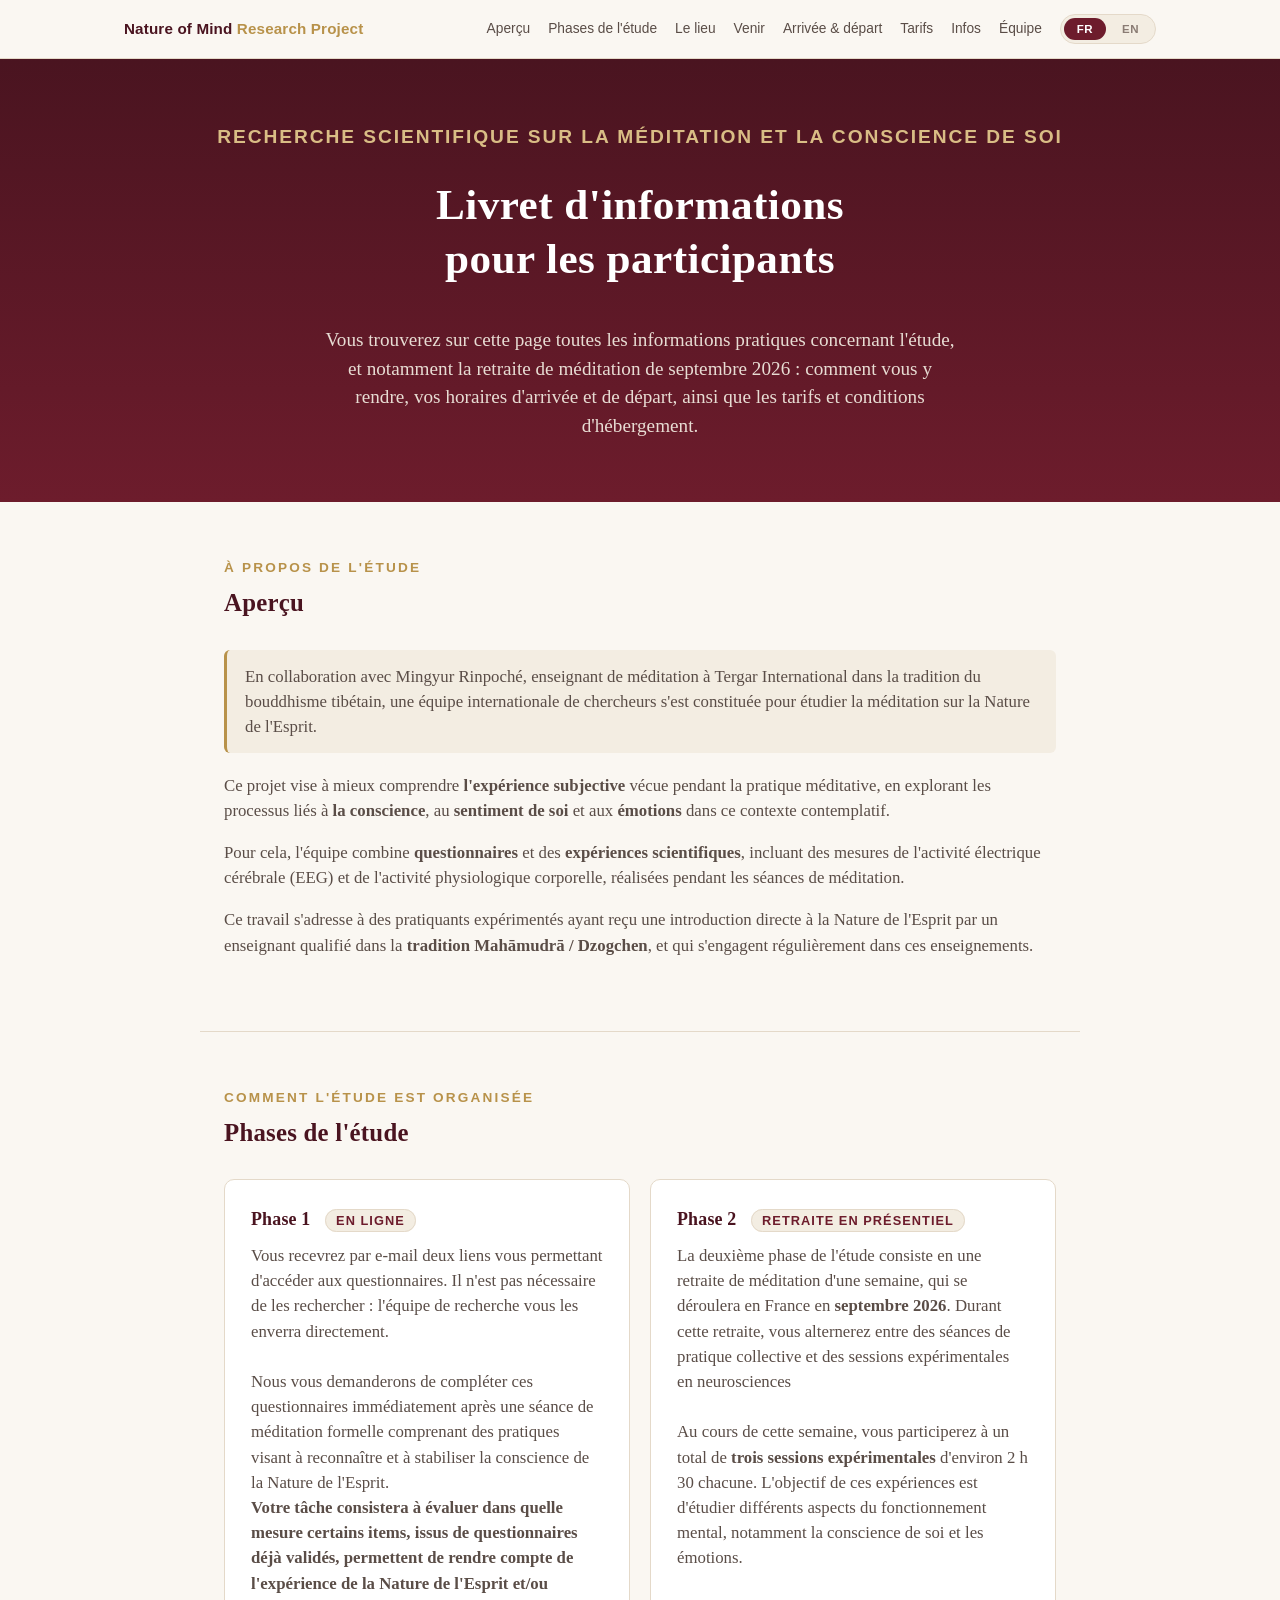
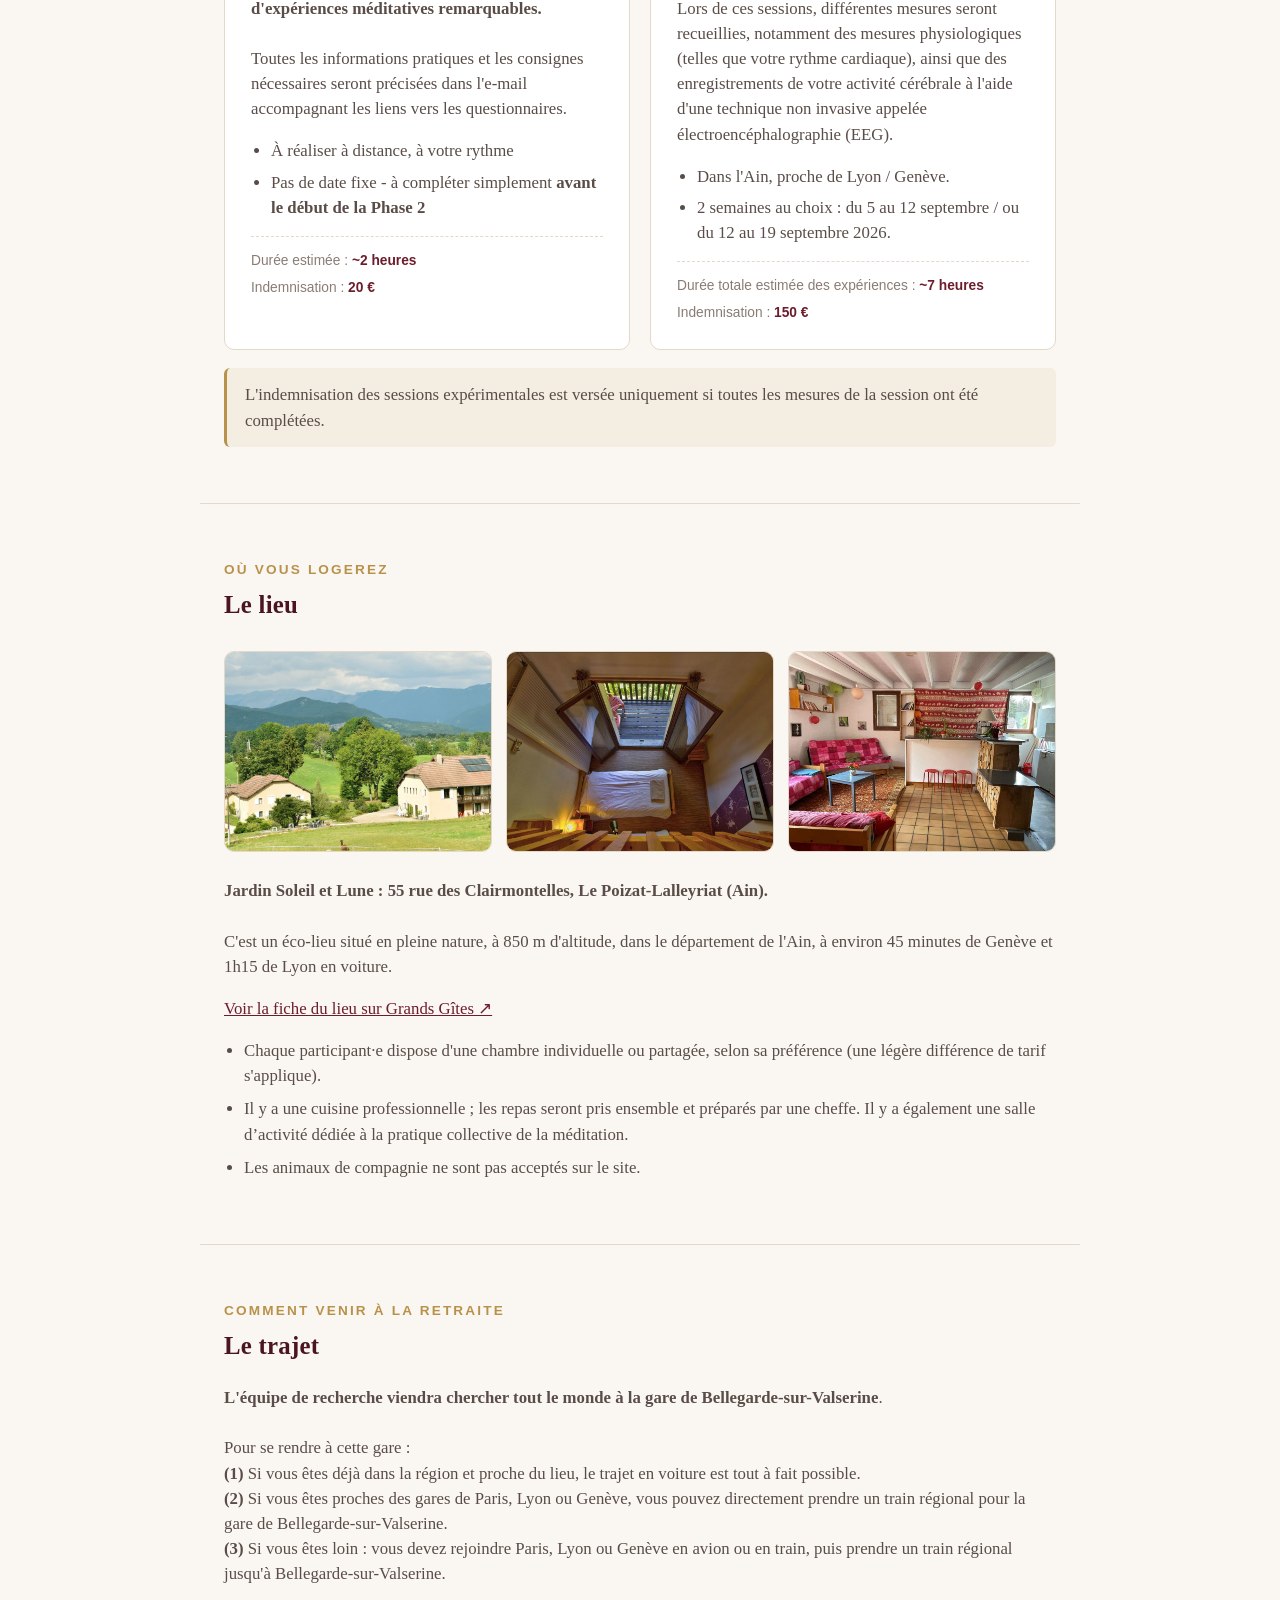
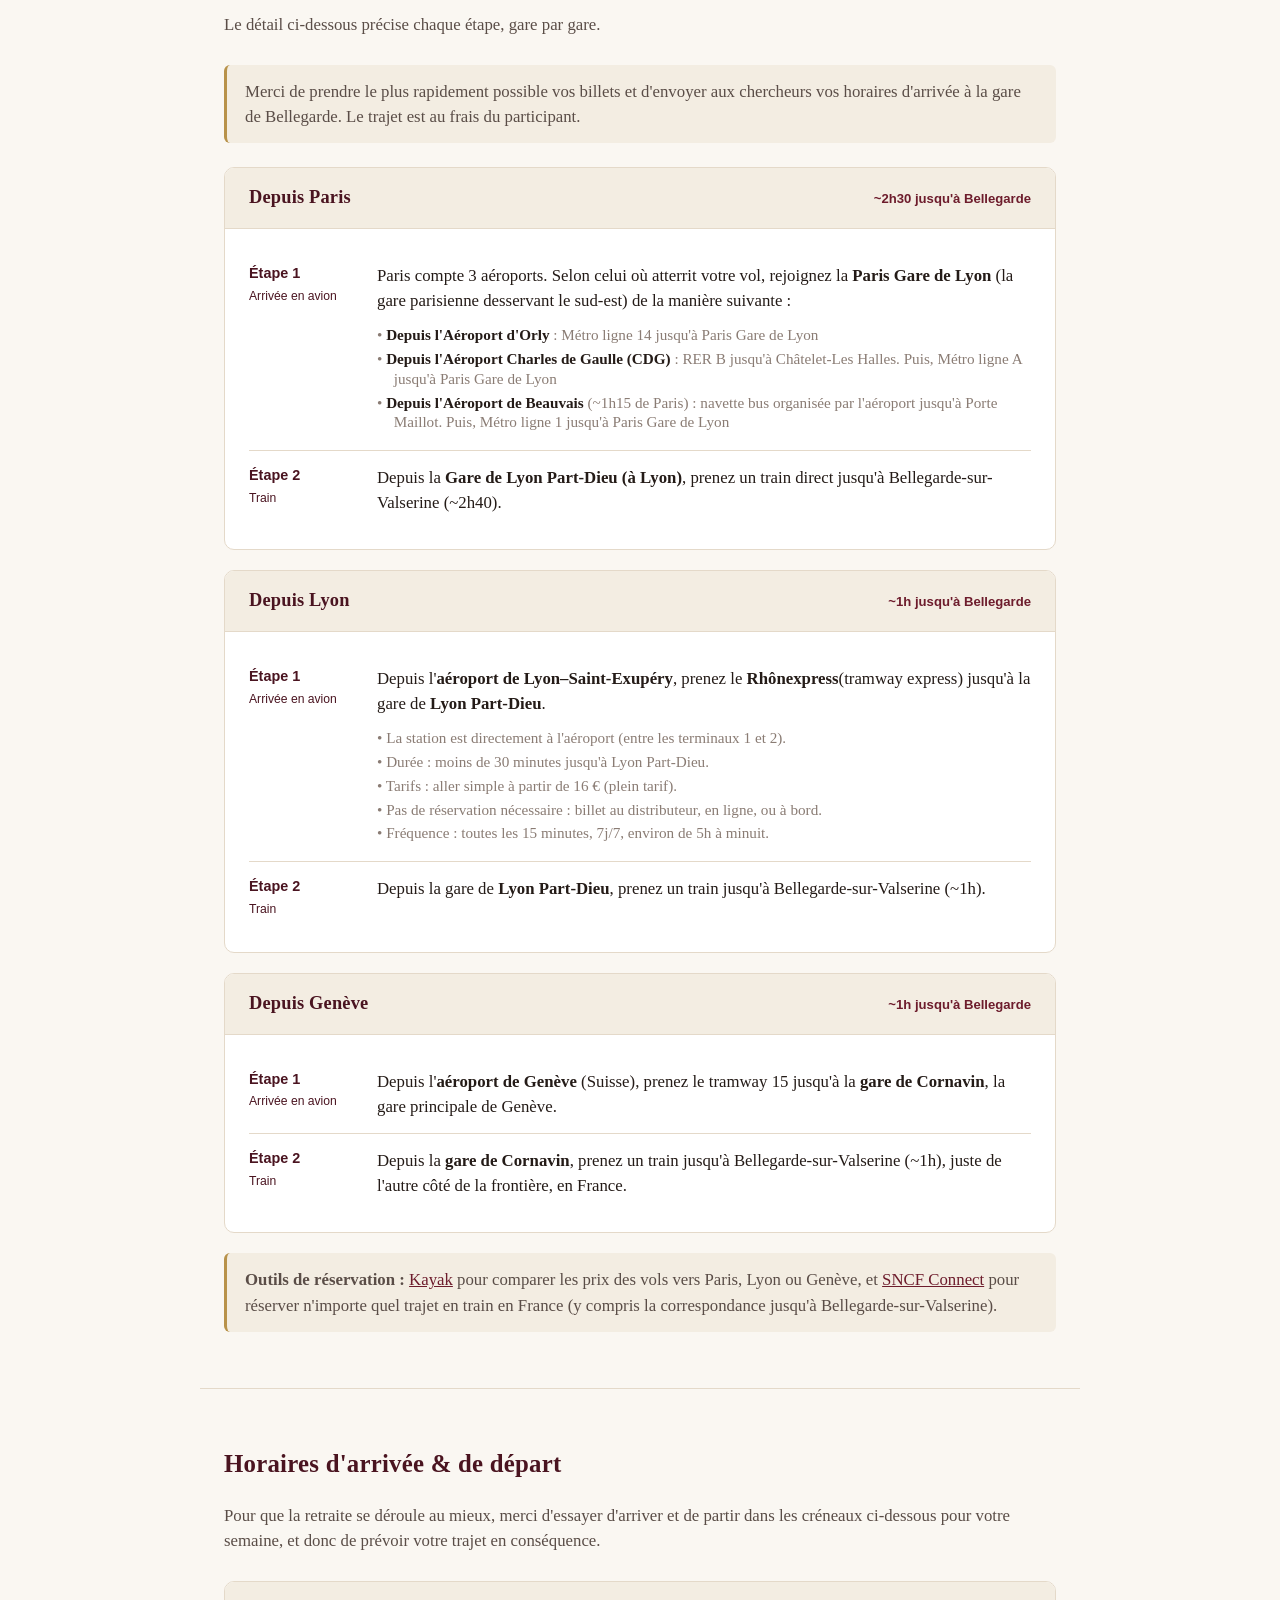
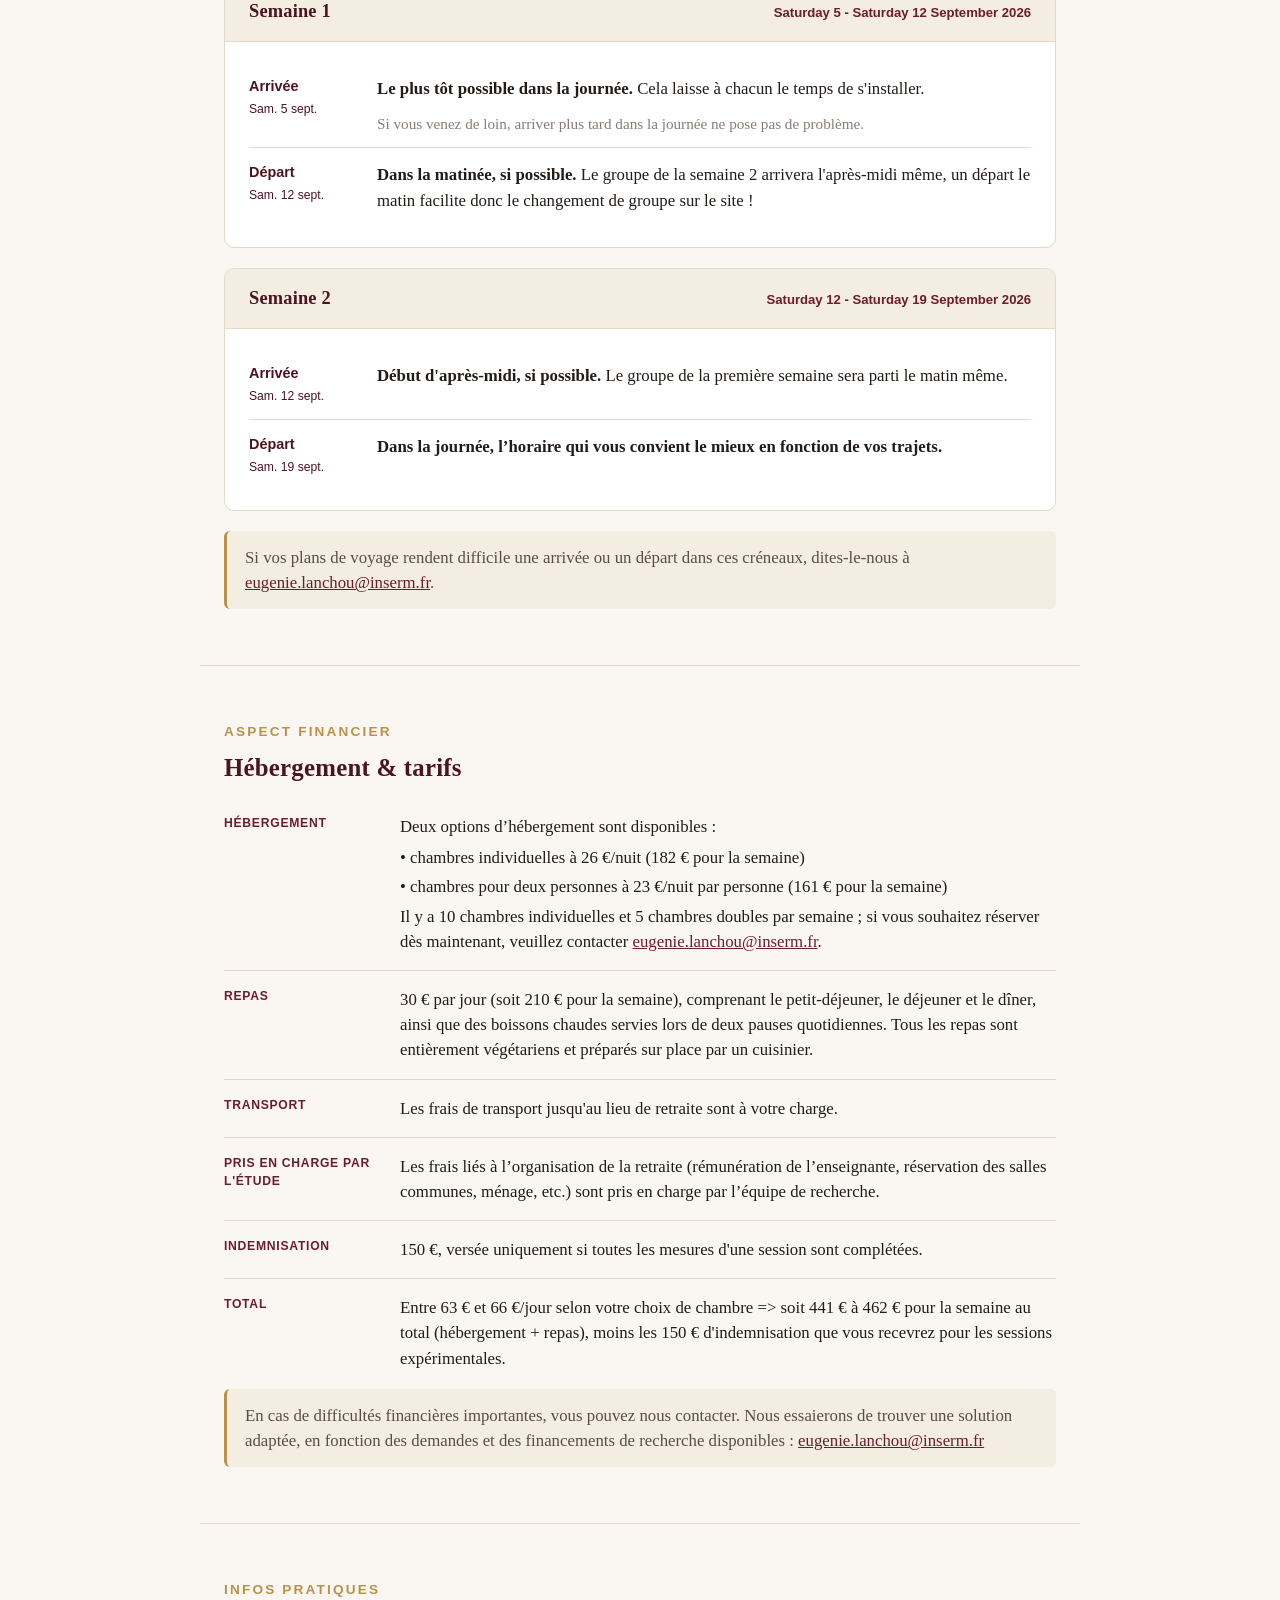
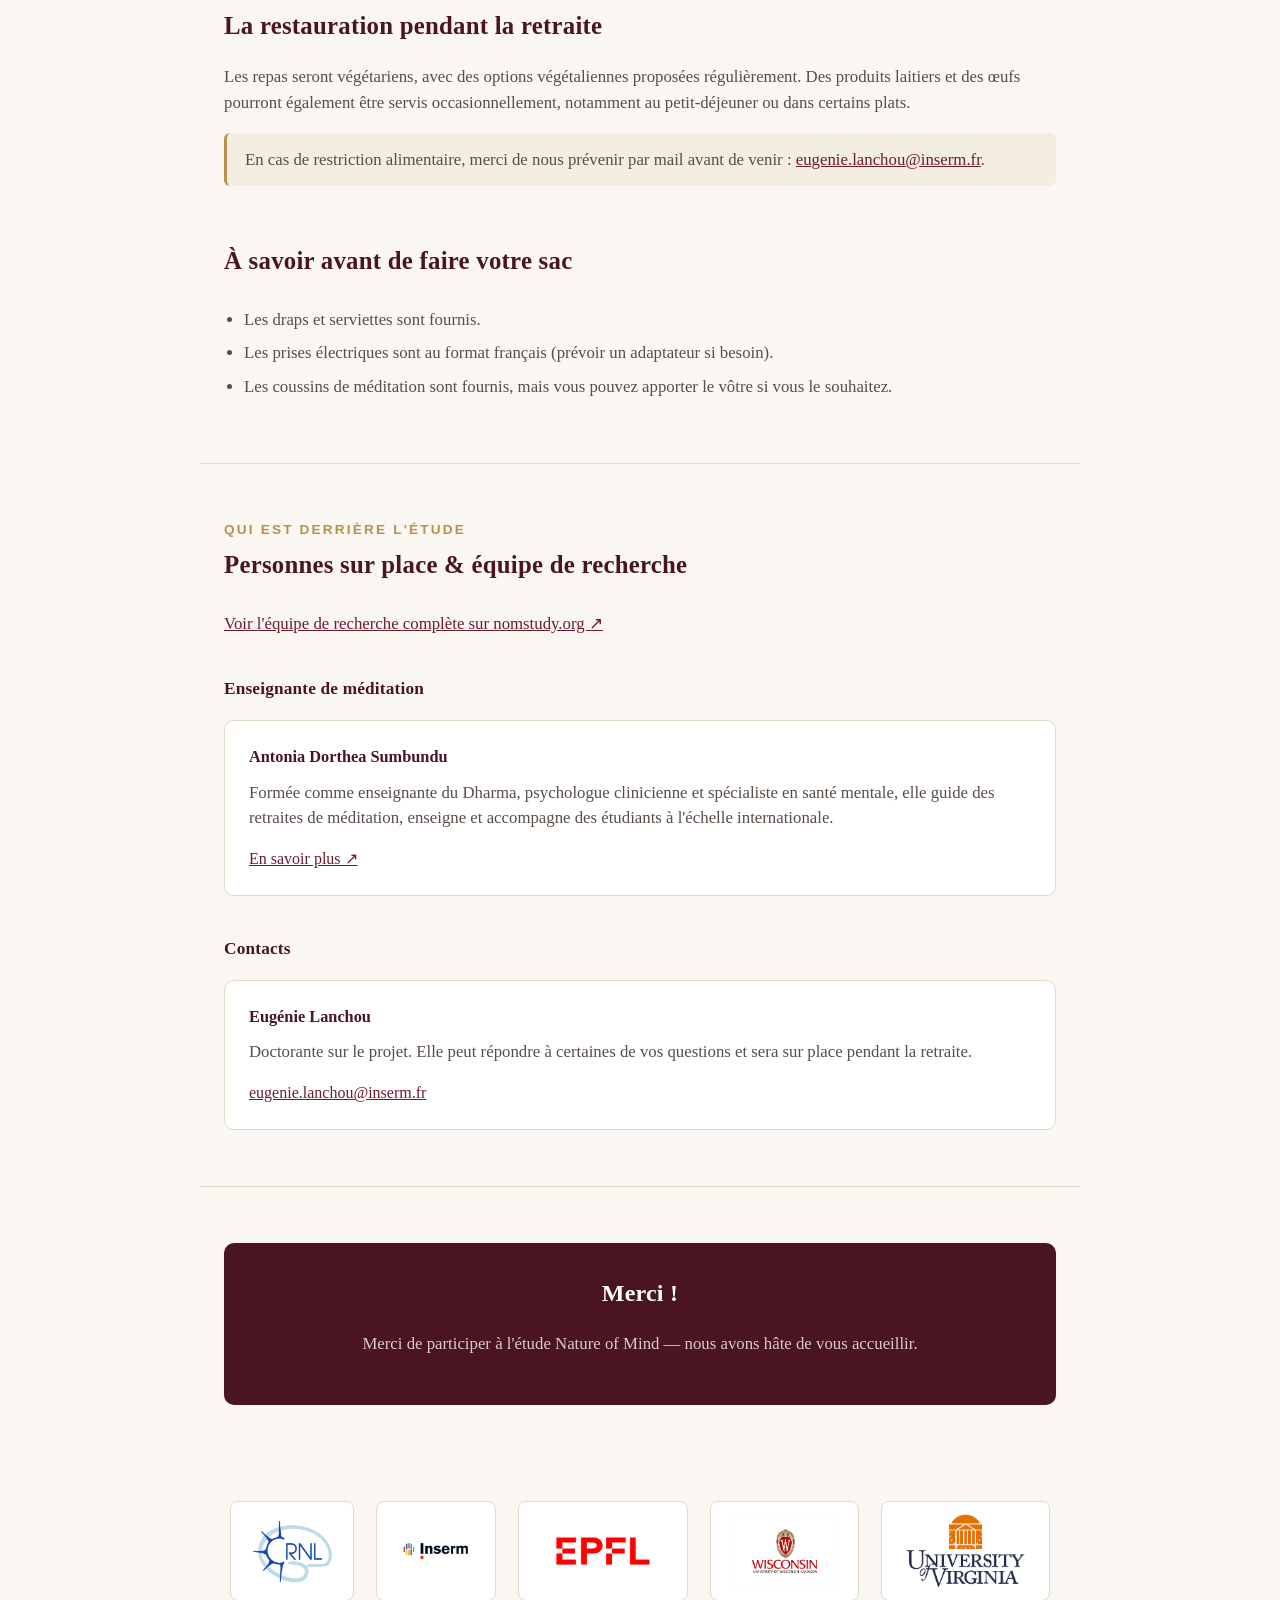
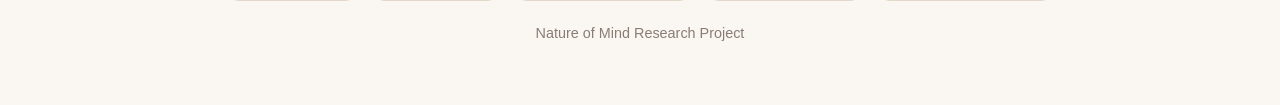
==== index.html @ e98a4f3d "Initial commit: Nature of Mind retreat participant info page Bilingual FR/EN HTML notice for the Nat" ====
<!DOCTYPE html>
<html lang="fr">
<head>
<meta charset="UTF-8">
<meta name="viewport" content="width=device-width, initial-scale=1.0">
<title>Nature of Mind Research Project — Participant Information / Livret d'informations</title>
<style>
  :root {
    --maroon-900: #4a1420;
    --maroon-700: #6d1c2c;
    --maroon-600: #7f2436;
    --gold-500: #b8924a;
    --gold-300: #d9bd85;
    --cream-50: #faf7f2;
    --cream-100: #f3ede2;
    --ink-900: #241b17;
    --ink-600: #5a4d47;
    --ink-400: #8a7c74;
    --line: #e4d9c9;
    --radius: 10px;
  }

  * { box-sizing: border-box; }

  html { scroll-behavior: smooth; }

  body {
    margin: 0;
    font-family: "Iowan Old Style", "Palatino Linotype", Palatino, Georgia, "Times New Roman", serif;
    color: var(--ink-900);
    background: var(--cream-50);
    line-height: 1.5;
  }

  a { color: var(--maroon-700); }

  h1, h2, h3, h4 {
    font-family: "Iowan Old Style", Georgia, "Times New Roman", serif;
    font-weight: 600;
    letter-spacing: 0.01em;
    color: var(--maroon-900);
    margin-top: 0;
  }

  .eyebrow {
    font-family: -apple-system, BlinkMacSystemFont, "Segoe UI", sans-serif;
    text-transform: uppercase;
    letter-spacing: 0.16em;
    font-size: 0.85rem;
    font-weight: 600;
    color: var(--gold-500);
  }

  /* ---------- Language toggle ---------- */
  /* !important: .only-en/.only-fr must always win over any other class's own
     display rule (e.g. .sub, .note both set display:block with higher specificity) */
  body[data-lang="fr"] .only-en { display: none !important; }
  body[data-lang="en"] .only-fr { display: none !important; }

  .lang-switch {
    display: flex;
    gap: 3px;
    background: var(--cream-100);
    border: 1px solid var(--line);
    border-radius: 999px;
    padding: 3px;
  }
  .lang-btn {
    font-family: -apple-system, BlinkMacSystemFont, "Segoe UI", sans-serif;
    font-size: 0.72rem;
    font-weight: 700;
    letter-spacing: 0.04em;
    border: none;
    background: transparent;
    color: var(--ink-400);
    padding: 5px 13px;
    border-radius: 999px;
    cursor: pointer;
  }
  .lang-btn.active { background: var(--maroon-700); color: #fff; }

  /* ---------- Top bar / nav ---------- */
  .topbar {
    position: sticky;
    top: 0;
    z-index: 100;
    background: rgba(250, 247, 242, 0.94);
    backdrop-filter: blur(6px);
    border-bottom: 1px solid var(--line);
  }
  .topbar-inner {
    max-width: 1080px;
    margin: 0 auto;
    padding: 14px 24px;
    display: flex;
    align-items: center;
    justify-content: space-between;
    gap: 16px;
    flex-wrap: wrap;
  }
  .brand {
    font-family: -apple-system, BlinkMacSystemFont, "Segoe UI", sans-serif;
    font-weight: 700;
    font-size: 0.95rem;
    color: var(--maroon-900);
    letter-spacing: 0.01em;
    white-space: nowrap;
  }
  .brand span { color: var(--gold-500); }
  .topbar-right { display: flex; align-items: center; gap: 18px; flex-wrap: wrap; }
  nav.links {
    display: flex;
    gap: 18px;
    flex-wrap: wrap;
    font-family: -apple-system, BlinkMacSystemFont, "Segoe UI", sans-serif;
  }
  nav.links a {
    font-size: 0.86rem;
    text-decoration: none;
    color: var(--ink-600);
    font-weight: 500;
  }
  nav.links a:hover { color: var(--maroon-700); }

  /* ---------- Hero ---------- */
  .hero {
    background: linear-gradient(180deg, var(--maroon-900) 0%, var(--maroon-700) 100%);
    color: var(--cream-100);
    padding: 64px 24px 56px;
  }
  .hero-inner {
    max-width: 880px;
    margin: 0 auto;
    text-align: center;
  }
  .hero .eyebrow { display: block; color: var(--gold-300); margin-bottom: 26px; font-size: 1.2rem; letter-spacing: 0.1em; }
  .hero h1 {
    color: #fff;
    font-size: clamp(1.9rem, 3.4vw, 2.7rem);
    margin-bottom: 40px;
    line-height: 1.25;
  }
  .hero p.lead {
    font-size: 1.2rem;
    color: var(--cream-100);
    max-width: 640px;
    margin: 0 auto 5px;
    opacity: 0.92;
  }

  /* ---------- Sections ---------- */
  section {
    max-width: 880px;
    margin: 0 auto;
    padding: 56px 24px;
  }
  section + section { border-top: 1px solid var(--line); }
  .section-head { margin-bottom: 28px; }
  .section-head h2 { font-size: 1.55rem; }
  .section-head h3 { font-size: 1.5rem; }
  .section-head .eyebrow { margin-bottom: 6px; display: block; }

  p { color: var(--ink-600); font-size: 1.05rem; }

  /* ---------- Cards ---------- */
  .grid-2 {
    display: grid;
    grid-template-columns: 1fr 1fr;
    gap: 20px;
  }
  @media (max-width: 700px) { .grid-2 { grid-template-columns: 1fr; } }

  .card {
    background: #fff;
    border: 1px solid var(--line);
    border-radius: var(--radius);
    padding: 26px;
  }

  .card h3 {
    font-size: 1.12rem;
    margin-bottom: 10px;
    display: flex;
    align-items: center;
    gap: 10px;
  }
  .card .tag {
    font-family: -apple-system, BlinkMacSystemFont, "Segoe UI", sans-serif;
    font-size: 0.8rem;
    text-transform: uppercase;
    letter-spacing: 0.08em;
    font-weight: 700;
    color: var(--maroon-700);
    background: var(--cream-100);
    border: 1px solid var(--line);
    padding: 3px 10px;
    border-radius: 999px;
    margin-left: 10px;
  }
  .card ul { margin: 10px 0 0; padding-left: 20px; color: var(--ink-600); font-size: 1.05rem; }
  .card li { margin-bottom: 6px; }
  .card .meta {
    margin-top: 16px;
    padding-top: 14px;
    border-top: 1px dashed var(--line);
    font-family: -apple-system, BlinkMacSystemFont, "Segoe UI", sans-serif;
    font-size: 0.86rem;
    color: var(--ink-400);
    display: flex;
    flex-direction: column;
    gap: 6px;
  }
  .card .meta b { color: var(--maroon-700); }

  /* ---------- Photo gallery ---------- */
  .photo-grid {
    display: grid;
    grid-template-columns: repeat(3, 1fr);
    gap: 14px;
    margin-bottom: 26px;
  }
  @media (max-width: 700px) { .photo-grid { grid-template-columns: 1fr; } }
  .photo-frame {
    position: relative;
    aspect-ratio: 4 / 3;
    border-radius: var(--radius);
    overflow: hidden;
    background: var(--cream-100);
    border: 1px solid var(--line);
  }
  .photo-frame img { width: 100%; height: 100%; object-fit: cover; display: block; }
  .photo-frame .photo-caption {
    display: none;
    position: absolute;
    inset: 0;
    align-items: center;
    justify-content: center;
    text-align: center;
    padding: 12px;
    font-family: -apple-system, BlinkMacSystemFont, "Segoe UI", sans-serif;
    font-size: 0.76rem;
    color: var(--ink-400);
  }
  .photo-frame.img-missing img { display: none; }
  .photo-frame.img-missing .photo-caption { display: flex; }

  /* ---------- Travel route list ---------- */
  .route-list { list-style: none; margin: 10px 0 0; padding: 0; }
  .route-list li { padding: 10px 0; border-top: 1px solid var(--line); }
  .route-list li:first-child { border-top: none; padding-top: 0; }
  .route-list .route-from { font-weight: 700; color: var(--maroon-900); font-size: 0.95rem; }
  .route-list .route-steps { color: var(--ink-600); font-size: 1.05rem; margin-top: 2px; }

  .plain-list { padding-left: 20px; color: var(--ink-600); margin: 10px 0 0; font-size: 1.05rem; }
  .plain-list li { margin-bottom: 8px; }

  .dash-list { list-style: none; padding-left: 0; margin: 6px 0 0; }
  .dash-list li { padding-left: 1.1em; text-indent: -1.1em; margin-bottom: 4px; }
  .dash-list li::before { content: "\2022\a0"; }

  /* ---------- Arrival / departure timeline ---------- */
  .week-card {
    background: #fff;
    border: 1px solid var(--line);
    border-radius: var(--radius);
    overflow: hidden;
    margin-bottom: 20px;
  }
  .week-card .week-head {
    background: var(--cream-100);
    padding: 16px 24px;
    display: flex;
    justify-content: space-between;
    align-items: baseline;
    flex-wrap: wrap;
    gap: 8px;
    border-bottom: 1px solid var(--line);
  }
  .week-card .week-head h3 { margin: 0; font-size: 1.15rem; }
  .week-card .week-head .dates {
    font-family: -apple-system, BlinkMacSystemFont, "Segoe UI", sans-serif;
    font-size: 0.82rem;
    color: var(--maroon-700);
    font-weight: 600;
  }
  .week-body { padding: 20px 24px; }
  .timeline-row {
    display: grid;
    grid-template-columns: 110px 1fr;
    gap: 18px;
    padding: 14px 0;
  }
  .timeline-row + .timeline-row { border-top: 1px solid var(--line); }
  .timeline-row .point {
    font-family: -apple-system, BlinkMacSystemFont, "Segoe UI", sans-serif;
    font-weight: 700;
    font-size: 0.9rem;
    color: var(--maroon-900);
  }
  .timeline-row .point .sub {
    display: block;
    font-weight: 500;
    color: var(--maroon-900);
    font-size: 0.76rem;
    margin-top: 2px;
  }
  .timeline-row .detail { font-size: 1.05rem; }
  .timeline-row .detail strong { color: var(--ink-900); }
  .timeline-row .detail .note {
    display: block;
    margin-top: 12px;
    font-size: 0.95rem;
    line-height: 1.3;
    color: var(--ink-400);
  }

  .callout {
    background: var(--cream-100);
    border-left: 3px solid var(--gold-500);
    border-radius: 6px;
    padding: 14px 18px;
    font-size: 1.05rem;
    color: var(--ink-600);
    margin-top: 18px;
  }

  /* ---------- Practical info ---------- */
  .info-list {
    list-style: none;
    margin: 0;
    padding: 0;
    display: grid;
    gap: 16px;
  }
  .info-list > li {
    display: grid;
    grid-template-columns: 160px 1fr;
    gap: 16px;
    padding-bottom: 16px;
    border-bottom: 1px solid var(--line);
    font-size: 1.05rem;
  }
  .info-list > li:last-child { border-bottom: none; padding-bottom: 0; }
  .info-list .label {
    font-family: -apple-system, BlinkMacSystemFont, "Segoe UI", sans-serif;
    font-size: 0.76rem;
    text-transform: uppercase;
    letter-spacing: 0.06em;
    font-weight: 700;
    color: var(--maroon-700);
  }
  @media (max-width: 600px) {
    .info-list > li { grid-template-columns: 1fr; gap: 4px; }
  }

  /* ---------- Team ---------- */
  .team-grid {
    display: grid;
    grid-template-columns: 1fr 1fr;
    gap: 14px;
  }
  @media (max-width: 700px) { .team-grid { grid-template-columns: 1fr; } }
  .team-member {
    border: 1px solid var(--line);
    background: #fff;
    border-radius: var(--radius);
    padding: 16px 18px;
  }
  .team-member .name { font-weight: 700; color: var(--maroon-900); font-size: 0.98rem; }
  .team-member .role {
    font-family: -apple-system, BlinkMacSystemFont, "Segoe UI", sans-serif;
    font-size: 0.82rem;
    color: var(--ink-400);
    margin-top: 2px;
  }
  .coordinator-badge {
    display: inline-block;
    margin-top: 8px;
    font-family: -apple-system, BlinkMacSystemFont, "Segoe UI", sans-serif;
    font-size: 0.68rem;
    text-transform: uppercase;
    letter-spacing: 0.06em;
    font-weight: 700;
    color: var(--gold-500);
    border: 1px solid var(--gold-300);
    border-radius: 999px;
    padding: 2px 10px;
  }

  .teacher-card {
    background: #fff;
    border: 1px solid var(--line);
    border-radius: var(--radius);
    padding: 24px;
    margin-top: 18px;
  }
  .teacher-card .name { font-weight: 700; color: var(--maroon-900); font-size: 1.02rem; }
  .teacher-card p { margin-top: 10px; }
  .subhead { margin-top: 40px; margin-bottom: 16px; }
  .subhead h3 { font-size: 1.08rem; }

  /* ---------- Contact ---------- */
  .contact-box {
    background: var(--maroon-900);
    color: var(--cream-100);
    border-radius: var(--radius);
    padding: 32px;
    text-align: center;
  }
  .contact-box h2 { color: #fff; }
  .contact-box p { color: var(--cream-100); opacity: 0.85; }
  .contact-box .btn-row {
    display: flex;
    justify-content: center;
    gap: 12px;
    flex-wrap: wrap;
    margin-top: 14px;
  }
  .contact-box a.btn {
    display: inline-block;
    background: var(--gold-500);
    color: var(--maroon-900);
    font-family: -apple-system, BlinkMacSystemFont, "Segoe UI", sans-serif;
    font-weight: 700;
    font-size: 0.88rem;
    text-decoration: none;
    padding: 11px 26px;
    border-radius: 999px;
  }
  .contact-box a.btn-outline {
    background: transparent;
    color: var(--gold-300);
    border: 1px solid var(--gold-300);
  }

  /* ---------- Footer / logos ---------- */
  footer {
    max-width: 1080px;
    margin: 0 auto;
    padding: 40px 24px 60px;
    text-align: center;
  }
  .logo-row {
    display: flex;
    justify-content: center;
    align-items: center;
    gap: 22px;
    flex-wrap: wrap;
    margin-bottom: 22px;
  }
  .logo-row img {
    height: 100px;
    width: auto;
    object-fit: contain;
    background: #fff;
    padding: 12px 18px;
    border-radius: 8px;
    border: 1px solid var(--line);
  }
  footer .fine-print {
    font-family: -apple-system, BlinkMacSystemFont, "Segoe UI", sans-serif;
    font-size: 0.9rem;
    color: var(--ink-400);
  }
</style>
</head>
<body data-lang="fr">

  <div class="topbar">
    <div class="topbar-inner">
      <div class="brand">Nature of Mind <span>Research Project</span></div>
      <div class="topbar-right">
        <nav class="links">
          <a href="#overview"><span class="only-en">Overview</span><span class="only-fr">Aperçu</span></a>
          <a href="#phases"><span class="only-en">Study Phases</span><span class="only-fr">Phases de l'étude</span></a>
          <a href="#venue"><span class="only-en">Venue</span><span class="only-fr">Le lieu</span></a>
          <a href="#travel"><span class="only-en">Getting There</span><span class="only-fr">Venir</span></a>
          <a href="#schedule"><span class="only-en">Arrival &amp; Departure</span><span class="only-fr">Arrivée &amp; départ</span></a>
          <a href="#costs"><span class="only-en">Costs</span><span class="only-fr">Tarifs</span></a>
          <a href="#practical"><span class="only-en">Info</span><span class="only-fr">Infos</span></a>
          <a href="#team"><span class="only-en">Team</span><span class="only-fr">Équipe</span></a>
        </nav>
        <div class="lang-switch">
          <button type="button" class="lang-btn" data-set-lang="fr">FR</button>
          <button type="button" class="lang-btn" data-set-lang="en">EN</button>
        </div>
      </div>
    </div>
  </div>

  <header class="hero">
    <div class="hero-inner">
      <span class="eyebrow only-en">Scientific Research on Meditation and Self-Awareness</span>
      <span class="eyebrow only-fr">Recherche scientifique sur la méditation et la conscience de soi</span>
      <h1 class="only-en">Participant Information Booklet</h1>
      <h1 class="only-fr">Livret d'informations<br>pour les participants</h1>
      <p class="lead only-en">
        On this page you'll find all the practical information about the study, and in particular the September 2026 meditation retreat: 
        how to get there, your arrival and departure times, as well as rates and accommodation conditions.
      </p>
      <p class="lead only-fr">
        Vous trouverez sur cette page toutes les informations pratiques concernant l'étude, et notamment la retraite de méditation de septembre 2026 : comment vous y rendre, 
        vos horaires d'arrivée et de départ, ainsi que les tarifs et conditions d'hébergement.
      </p>
    </div>
  </header>

  <section id="overview">
    <div class="section-head">
      <span class="eyebrow only-en">About the study</span>
      <span class="eyebrow only-fr">À propos de l'étude</span>
      <h2 class="only-en">Overview</h2>
      <h2 class="only-fr">Aperçu</h2>
    </div>
    <div class="callout" style="margin-top:0; margin-bottom:20px;">
      <span class="only-en">In collaboration with Mingyur Rinpoche, a meditation teacher at Tergar International 
        in the Tibetan Buddhist tradition, an international team of researchers has come together to study meditation on the Nature of Mind.</span>
      <span class="only-fr">En collaboration avec Mingyur Rinpoché, enseignant de méditation à Tergar International dans la tradition du bouddhisme tibétain, 
        une équipe internationale de chercheurs s'est constituée pour étudier la méditation sur la Nature de l'Esprit.</span>
    </div>
    <p class="only-en">
      This project aims to better understand the <strong>subjective experience</strong> during meditative practice,
      exploring processes related to <strong>consciousness</strong>, <strong>sense of self</strong>, and <strong>emotions</strong> within this contemplative context.
    </p>
    <p class="only-fr">
      Ce projet vise à mieux comprendre <strong>l'expérience subjective</strong> vécue pendant la pratique 
      méditative, en explorant les processus liés à <strong>la conscience</strong>, au <strong>sentiment de soi</strong> et aux <strong>émotions</strong> dans ce contexte contemplatif.
    </p>
    <p class="only-en">
      To this end, the team combines <strong>questionnaires</strong> with <strong>scientific experiments</strong>, including 
      measures of brain electrical activity (EEG) and bodily physiological activity, recorded during meditation sessions.
    </p>
    <p class="only-fr">
      Pour cela, l'équipe combine <strong>questionnaires</strong> et des <strong>expériences scientifiques</strong>, 
      incluant des mesures de l'activité électrique cérébrale (EEG) et de l'activité physiologique 
      corporelle, réalisées pendant les séances de méditation.
    </p>
    <p class="only-en">
      This study is aimed at experienced practitioners who have received direct 
      introduction to the Nature of Mind from a qualified teacher in the <strong>Mahāmudrā / Dzogchen</strong> 
      tradition, and who engage regularly in these teachings.
    </p>
    <p class="only-fr">
      Ce travail s'adresse à des pratiquants expérimentés ayant reçu une introduction directe à 
      la Nature de l'Esprit par un enseignant qualifié dans la <strong>tradition Mahāmudrā / Dzogchen</strong>, 
      et qui s'engagent régulièrement dans ces enseignements.
    </p>
  </section>

  <section id="phases">
    <div class="section-head">
      <span class="eyebrow only-en">How the study is organized</span>
      <span class="eyebrow only-fr">Comment l'étude est organisée</span>
      <h2 class="only-en">Study Phases</h2>
      <h2 class="only-fr">Phases de l'étude</h2>
    </div>
    <div class="grid-2">
      <div class="card">
        <h3>
          <span class="only-en">Phase 1 <span class="tag">Online</span></span>
          <span class="only-fr">Phase 1 <span class="tag">En ligne</span></span>
        </h3>
        <p class="only-en" style="margin-top:0;">
          You will receive two emails containing links to the questionnaires. There is no need to look for them, as the research team will send them directly to you.
            <br><br>We will ask you to complete these questionnaires immediately after a formal meditation session involving practices aimed at recognizing and stabilizing awareness of the Nature of Mind.
            <br><strong>Your task will be to evaluate the extent to which selected items from previously validated questionnaires adequately capture the experience of the Nature of Mind and/or other notable meditation experiences.</strong>
            <br><br>All practical information and necessary instructions will be provided in the email accompanying the questionnaire links.

        </p>
        <p class="only-fr" style="margin-top:0;">
          Vous recevrez par e-mail deux liens vous permettant d'accéder aux questionnaires. 
          Il n'est pas nécessaire de les rechercher : l'équipe de recherche vous les enverra directement.
          <br><br>Nous vous demanderons de compléter ces questionnaires immédiatement après une séance de méditation formelle comprenant des 
          pratiques visant à reconnaître et à stabiliser la conscience de la Nature de l'Esprit. 
          <br><strong>Votre tâche consistera à évaluer 
          dans quelle mesure certains items, issus de questionnaires déjà validés, permettent de rendre compte de l'expérience de la Nature de 
          l'Esprit et/ou d'expériences méditatives remarquables.</strong>
          <br><br>Toutes les informations pratiques et les consignes nécessaires seront précisées dans l'e-mail accompagnant les liens vers les questionnaires.
        </p>
        <ul>
          <li class="only-en">Completed remotely, at your own pace</li>
          <li class="only-fr">À réaliser à distance, à votre rythme</li>
          <li class="only-en">No fixed date - simply complete it <strong>before Phase 2</strong> begins</li>
          <li class="only-fr">Pas de date fixe - à compléter simplement <strong>avant le début de la Phase 2</strong></li>
        </ul>
        <div class="meta">
          <span class="only-en">Estimated time: <b>~2 hours</b></span>
          <span class="only-fr">Durée estimée : <b>~2 heures</b></span>
          <span class="only-en">Compensation: <b>€20</b></span>
          <span class="only-fr">Indemnisation : <b>20 €</b></span>
        </div>
      </div>
      <div class="card">
        <h3>
          <span class="only-en">Phase 2 <span class="tag">In-person retreat</span></span>
          <span class="only-fr">Phase 2 <span class="tag">Retraite en présentiel</span></span>
        </h3>
        <p class="only-en" style="margin-top:0;">
          The second phase of the study consists of a one-week meditation retreat, which will take place in France in <strong>September 2026</strong>. 
          During this retreat, you will alternate between group meditation practice sessions and experimental neuroscience sessions.
          <br><br>Over the course of the week, you will take part in a total of <strong>three experimental sessions</strong>, each lasting approximately 2.5 hours. 
          The aim of these experiments is to investigate different aspects of mental functioning, including self-awareness and emotions.
          <br><br>During these sessions, various measurements will be collected, including physiological data (such as your heart rate), as well as recordings of 
          brain activity using a non-invasive technique called electroencephalography (EEG).
        </p>
        <p class="only-fr" style="margin-top:0;">
          La deuxième phase de l'étude consiste en une retraite de méditation d'une semaine, qui se déroulera en France en <strong>septembre 2026</strong>. 
          Durant cette retraite, vous alternerez entre des séances de pratique collective et des sessions expérimentales en neurosciences
          <br><br>Au cours de cette semaine, vous participerez à un total de <strong>trois sessions expérimentales</strong> d'environ 2 h 30 chacune. L'objectif de ces expériences 
          est d'étudier différents aspects du fonctionnement mental, notamment la conscience de soi et les émotions.
          <br><br>Lors de ces sessions, différentes mesures seront recueillies, notamment des mesures physiologiques (telles que votre rythme cardiaque), ainsi que des 
          enregistrements de votre activité cérébrale à l'aide d'une technique non invasive appelée électroencéphalographie (EEG).
          
        </p>
        <ul>
          <li class="only-en">In the Ain (France), near Lyon / Geneva.</li>
          <li class="only-fr">Dans l'Ain, proche de Lyon / Genève.</li>
          <li class="only-en">Two possible weeks: from September 5 to 12 / or from September 12 to 19, 2026.</li>
          <li class="only-fr">2 semaines au choix : du 5 au 12 septembre / ou du 12 au 19 septembre 2026.</li>
        </ul>
        <div class="meta">
          <span class="only-en">Total estimated time of the experiments : <b>~7 hours</b></span>
          <span class="only-fr">Durée totale estimée des expériences : <b>~7 heures </b></span>
          <span class="only-en">Compensation : <b>€150</b></span>
          <span class="only-fr">Indemnisation : <b>150 €</b></span>
        </div>
      </div>
    </div>
    <div class="callout only-en">
      Compensation for the experimental sessions is paid only if all measurements for that
      session are completed.
    </div>
    <div class="callout only-fr">
      L'indemnisation des sessions expérimentales est versée uniquement si toutes les mesures de
      la session ont été complétées.
    </div>
  </section>

  <section id="venue">
    <div class="section-head">
      <span class="eyebrow only-en">Where you'll be staying</span>
      <span class="eyebrow only-fr">Où vous logerez</span>
      <h2 class="only-en">The Venue</h2>
      <h2 class="only-fr">Le lieu</h2>
    </div>

    <div class="photo-grid">
      <div class="photo-frame">
        <img src="assets/venue-landscape.jpg" alt="Vue aérienne du Jardin Soleil et Lune" onerror="this.closest('.photo-frame').classList.add('img-missing')">
        <span class="photo-caption only-en">Photo coming soon</span>
        <span class="photo-caption only-fr">Photo à venir</span>
      </div>
      <div class="photo-frame">
        <img src="assets/venue-room.jpg" alt="Exemple de chambre" onerror="this.closest('.photo-frame').classList.add('img-missing')">
        <span class="photo-caption only-en">Photo coming soon</span>
        <span class="photo-caption only-fr">Photo à venir</span>
      </div>
      <div class="photo-frame">
        <img src="assets/venue-dining.jpg" alt="Salle commune / restaurant" onerror="this.closest('.photo-frame').classList.add('img-missing')">
        <span class="photo-caption only-en">Photo coming soon</span>
        <span class="photo-caption only-fr">Photo à venir</span>
      </div>
    </div>

    <p class="only-en">
      <strong>Jardin Soleil et Lune : 55 rue des Clairmontelles, Le Poizat-Lalleyriat, France (Ain)</strong>. 
      <br><br>It is an eco-friendly retreat center set in open countryside, at 850&nbsp;m of altitude, in the Ain department, roughly 45 minutes from Geneva and 1h15 from Lyon by car.
    </p>
    <p class="only-fr">
      <strong>Jardin Soleil et Lune : 55 rue des Clairmontelles, Le Poizat-Lalleyriat (Ain).</strong> 
      <br><br>C'est un éco-lieu situé en pleine nature, à 850&nbsp;m d'altitude, dans le département de l'Ain, à environ 45 minutes de Genève et 1h15 de Lyon en voiture.
    </p>
    <p>
      <a href="https://www.grandsgites.com/gite-01-jardins-soleil-lune-6982.htm" target="_blank" rel="noopener">
        <span class="only-en">See the venue's listing on Grands Gîtes ↗</span>
        <span class="only-fr">Voir la fiche du lieu sur Grands Gîtes ↗</span>
      </a>
    </p>
    <ul class="plain-list only-en">
      <li>Each participant has a single or shared room, depending on their preference (a slight price difference applies).</li>
      <li>There is a professional kitchen; meals will be shared and prepared by a cook. There is also a dedicated activity room for group meditation practice.</li>
      <li>Pets are not allowed on the premises.</li>
    </ul>
    <ul class="plain-list only-fr">
      <li>Chaque participant·e dispose d'une chambre individuelle ou partagée, selon sa préférence (une légère différence de tarif s'applique).</li>
      <li>Il y a une cuisine professionnelle ; les repas seront pris ensemble et préparés par une cheffe. Il y a également une salle d’activité dédiée à la pratique collective de la méditation.</li>
      <li>Les animaux de compagnie ne sont pas acceptés sur le site.</li>
    </ul>
  </section>

  <section id="travel">
    <div class="section-head">
      <span class="eyebrow only-en">Getting to the Retreat</span>
      <span class="eyebrow only-fr">Comment venir à la retraite</span>
      <h2 class="only-en">Directions</h2>
      <h2 class="only-fr">Le trajet</h2>
      <p class="only-en">
        <strong>The research team will pick everyone up at Bellegarde-sur-Valserine train station.</strong>
        <br><br> To get to this station: <br> 
        <strong>(1)</strong> If you are already in the region and nearby, traveling by car is entirely possible. <br>
        <strong>(2)</strong> If you are near Paris, Lyon, or Geneva train stations, you can take a regional train directly to Bellegarde-sur-Valserine station. <br>
        <strong>(3)</strong> If you are coming from farther away: you should first travel to Paris, Lyon, or Geneva by plane or train, and then take a regional train to Bellegarde-sur-Valserine.
        <br><br>The details below outline each step, station by station.
      </p>
      <p class="only-fr">
        <strong>L'équipe de recherche viendra chercher tout le monde à la gare de Bellegarde-sur-Valserine</strong>. 
        <br><br> Pour se rendre à cette gare : <br> 
        <strong>(1)</strong> Si vous êtes déjà dans la région et proche du lieu, le trajet en voiture est tout à fait possible. <br>
        <strong>(2)</strong> Si vous êtes proches des gares de Paris, Lyon ou Genève, vous pouvez directement prendre un train régional pour la gare de Bellegarde-sur-Valserine. <br>
        <strong>(3)</strong> Si vous êtes loin : vous devez rejoindre Paris, Lyon ou Genève en avion ou en train, puis prendre un train régional jusqu'à Bellegarde-sur-Valserine.
        <br><br>Le détail ci-dessous précise chaque étape, gare par gare.
      </p>
    </div>

    <div class="callout only-en" style="margin-bottom:24px;">
      Please book your tickets as soon as possible and send the research team your arrival time
      at the station. Travel costs are covered by the participant.
    </div>
    <div class="callout only-fr" style="margin-bottom:24px;">
      Merci de prendre le plus rapidement possible vos billets et d'envoyer aux chercheurs vos horaires d'arrivée à la gare de Bellegarde. Le trajet est au frais du participant.
    </div>

    <div class="week-card">
      <div class="week-head">
        <h3><span class="only-en">Coming from Paris</span><span class="only-fr">Depuis Paris</span></h3>
        <span class="dates only-en">~2h30 to Bellegarde</span>
        <span class="dates only-fr">~2h30 jusqu'à Bellegarde</span>
      </div>
      <div class="week-body">
        <div class="timeline-row">
          <div class="point"><span class="only-en">Step 1</span><span class="only-fr">Étape 1</span><span class="sub only-en">Arrival by plane</span><span class="sub only-fr">Arrivée en avion</span></div>
          <div class="detail only-en">
            Paris has 3 airports. Depending on where your flight lands, here's how to reach <strong>Gare de Lyon</strong> (the Paris train station serving the southeast):
            <ul class="note dash-list">
              <li><strong>From Orly Airport</strong> : Metro line 14 (subway) to Paris Gare de Lyon station</li>
              <li><strong>From Charles de Gaulle Airport (CDG)</strong> : RER B (suburban express train) to Châtelet-Les Halles. Then, Metro line A (subway) to Paris Gare de Lyon station</li>
              <li><strong>From Beauvais Airport</strong> (~1h15 outside Paris): shuttle bus organized by the airport to Porte Maillot. Then, Metro line 1 (subway) to Paris Gare de Lyon station.</li>
            </ul>
          </div>
          <div class="detail only-fr">
            Paris compte 3 aéroports. Selon celui où atterrit votre vol, rejoignez la <strong>Paris Gare de Lyon</strong> (la gare parisienne desservant le sud-est) de la manière suivante :
            <ul class="note dash-list">
              <li><strong>Depuis l'Aéroport d'Orly</strong> : Métro ligne 14 jusqu'à Paris Gare de Lyon</li>
              <li><strong>Depuis l'Aéroport Charles de Gaulle (CDG)</strong> : RER B jusqu'à Châtelet-Les Halles. Puis, Métro ligne A jusqu'à Paris Gare de Lyon</li>
              <li><strong>Depuis l'Aéroport de Beauvais</strong> (~1h15 de Paris) : navette bus organisée par l'aéroport jusqu'à Porte Maillot. Puis, Métro ligne 1 jusqu'à Paris Gare de Lyon</li>
            </ul>
          </div>
        </div>
        <div class="timeline-row">
          <div class="point"><span class="only-en">Step 2</span><span class="only-fr">Étape 2</span><span class="sub only-en">Train</span><span class="sub only-fr">Train</span></div>
          <div class="detail only-en">
            From <strong>Gare de Lyon Part-Dieu (in Lyon)</strong>, take a direct train to Bellegarde-sur-Valserine (~2h40).
          </div>
          <div class="detail only-fr">
            Depuis la <strong>Gare de Lyon Part-Dieu (à Lyon)</strong>, prenez un train direct jusqu'à
            Bellegarde-sur-Valserine (~2h40).
          </div>
        </div>
      </div>
    </div>

    <div class="week-card">
      <div class="week-head">
        <h3><span class="only-en">Coming from Lyon</span><span class="only-fr">Depuis Lyon</span></h3>
        <span class="dates only-en">~1h to Bellegarde</span>
        <span class="dates only-fr">~1h jusqu'à Bellegarde</span>
      </div>
      <div class="week-body">
        <div class="timeline-row">
          <div class="point"><span class="only-en">Step 1</span><span class="only-fr">Étape 1</span><span class="sub only-en">Arrival by plane</span><span class="sub only-fr">Arrivée en avion</span></div>
          <div class="detail only-en">
            From <strong>Lyon–Saint-Exupéry Airport</strong>, take the <strong>Rhônexpress</strong>(an express tram service) to <strong>Lyon Part-Dieu</strong> train station.
            <ul class="note dash-list">
              <li>The station is directly at the airport (between terminals 1 and 2).</li>
              <li>Duration: less than 30 minutes to Lyon Part-Dieu.</li>
              <li>Fares: one-way from €16 (full fare).</li>
              <li>No reservation needed: buy your ticket at the machine, online, or on board.</li>
              <li>Frequency: every 15 minutes, 7 days a week, roughly from 5am to midnight.</li>
            </ul>
          </div>
          <div class="detail only-fr">
            Depuis l'<strong>aéroport de Lyon–Saint-Exupéry</strong>, prenez le <strong>Rhônexpress</strong>(tramway express) jusqu'à la gare de <strong>Lyon Part-Dieu</strong>.
            <ul class="note dash-list">
              <li>La station est directement à l'aéroport (entre les terminaux 1 et 2).</li>
              <li>Durée : moins de 30 minutes jusqu'à Lyon Part-Dieu.</li>
              <li>Tarifs : aller simple à partir de 16 € (plein tarif).</li>
              <li>Pas de réservation nécessaire : billet au distributeur, en ligne, ou à bord.</li>
              <li>Fréquence : toutes les 15 minutes, 7j/7, environ de 5h à minuit.</li>
            </ul>
          </div>
        </div>
        <div class="timeline-row">
          <div class="point"><span class="only-en">Step 2</span><span class="only-fr">Étape 2</span><span class="sub only-en">Train</span><span class="sub only-fr">Train</span></div>
          <div class="detail only-en">
            From <strong>Lyon Part-Dieu</strong> station, take a train to Bellegarde-sur-Valserine
            (~1h).
          </div>
          <div class="detail only-fr">
            Depuis la gare de <strong>Lyon Part-Dieu</strong>, prenez un train jusqu'à
            Bellegarde-sur-Valserine (~1h).
          </div>
        </div>
      </div>
    </div>

    <div class="week-card">
      <div class="week-head">
        <h3><span class="only-en">Coming from Geneva</span><span class="only-fr">Depuis Genève</span></h3>
        <span class="dates only-en">~1h to Bellegarde</span>
        <span class="dates only-fr">~1h jusqu'à Bellegarde</span>
      </div>
      <div class="week-body">
        <div class="timeline-row">
          <div class="point"><span class="only-en">Step 1</span><span class="only-fr">Étape 1</span><span class="sub only-en">Arrival by plane</span><span class="sub only-fr">Arrivée en avion</span></div>
          <div class="detail only-en">
            From <strong>Geneva Airport</strong> (Switzerland), take Tram 15 (tramway) to
            <strong>Gare de Cornavin</strong>, Geneva's main train station.
          </div>
          <div class="detail only-fr">
            Depuis l'<strong>aéroport de Genève</strong> (Suisse), prenez le tramway 15 jusqu'à la
            <strong>gare de Cornavin</strong>, la gare principale de Genève.
          </div>
        </div>
        <div class="timeline-row">
          <div class="point"><span class="only-en">Step 2</span><span class="only-fr">Étape 2</span><span class="sub only-en">Train</span><span class="sub only-fr">Train</span></div>
          <div class="detail only-en">
            From <strong>Gare de Cornavin</strong>, take a train to Bellegarde-sur-Valserine
            (~1h), it's just across the border in France.
          </div>
          <div class="detail only-fr">
            Depuis la <strong>gare de Cornavin</strong>, prenez un train jusqu'à
            Bellegarde-sur-Valserine (~1h), juste de l'autre côté de la frontière, en France.
          </div>
        </div>
      </div>
    </div>

    <div class="callout only-en">
      <strong>Booking tools:</strong>
      <a href="https://www.kayak.fr" target="_blank" rel="noopener">Kayak</a> to compare flight
      prices into Paris, Lyon, or Geneva, and
      <a href="https://www.sncf-connect.com" target="_blank" rel="noopener">SNCF Connect</a> to
      book any train in France (including the connection to Bellegarde-sur-Valserine). 
    </div>
    <div class="callout only-fr">
      <strong>Outils de réservation :</strong>
      <a href="https://www.kayak.fr" target="_blank" rel="noopener">Kayak</a> pour comparer les
      prix des vols vers Paris, Lyon ou Genève, et
      <a href="https://www.sncf-connect.com" target="_blank" rel="noopener">SNCF Connect</a> pour
      réserver n'importe quel trajet en train en France (y compris la correspondance jusqu'à
      Bellegarde-sur-Valserine). 
    </div>
  </section>


  <section id="schedule">
    <div class="section-head">
      <h2 class="only-en">Arrival &amp; Departure Schedule</h2>
      <h2 class="only-fr">Horaires d'arrivée &amp; de départ</h2>
      <p class="only-en">To ensure the retreat runs smoothly, please try to arrive and depart within the time slots 
        listed below for your week, and plan your travel accordingly.</p>
      <p class="only-fr">Pour que la retraite se déroule au mieux, merci d'essayer d'arriver et de partir dans les créneaux ci-dessous 
        pour votre semaine, et donc de prévoir votre trajet en conséquence.</p>
    </div>

    <div class="week-card">
      <div class="week-head">
        <h3><span class="only-en">Week 1</span><span class="only-fr">Semaine 1</span></h3>
        <span class="dates">Saturday 5 - Saturday 12 September 2026</span>
      </div>
      <div class="week-body">
        <div class="timeline-row">
          <div class="point"><span class="only-en">Arrival</span><span class="only-fr">Arrivée</span><span class="sub only-en">Sat 5 Sept</span><span class="sub only-fr">Sam. 5 sept.</span></div>
          <div class="detail">
            <strong class="only-en">As early as possible in the day.</strong>
            <strong class="only-fr">Le plus tôt possible dans la journée.</strong>
            <span class="only-en"> This gives everyone time to settle in.</span>
            <span class="only-fr"> Cela laisse à chacun le temps de s'installer.</span>
            <span class="note only-en">If you are travelling from far away, arriving later in the day
              is fine too. </span>
            <span class="note only-fr">Si vous venez de loin, arriver plus tard dans la journée
              ne pose pas de problème. </span>
          </div>
        </div>
        <div class="timeline-row">
          <div class="point"><span class="only-en">Departure</span><span class="only-fr">Départ</span><span class="sub only-en">Sat 12 Sept</span><span class="sub only-fr">Sam. 12 sept.</span></div>
          <div class="detail">
            <strong class="only-en">In the morning, if possible.</strong>
            <strong class="only-fr">Dans la matinée, si possible.</strong>
            <span class="only-en"> The Week 2 group will be arriving that same
            afternoon, so a morning departure helps with the changeover at the venue !</span>
            <span class="only-fr"> Le groupe de la semaine 2 arrivera l'après-midi même, un
            départ le matin facilite donc le changement de groupe sur le site !</span>
          </div>
        </div>
      </div>
    </div>

    <div class="week-card">
      <div class="week-head">
        <h3><span class="only-en">Week 2</span><span class="only-fr">Semaine 2</span></h3>
        <span class="dates">Saturday 12 - Saturday 19 September 2026</span>
      </div>
      <div class="week-body">
        <div class="timeline-row">
          <div class="point"><span class="only-en">Arrival</span><span class="only-fr">Arrivée</span><span class="sub only-en">Sat 12 Sept</span><span class="sub only-fr">Sam. 12 sept.</span></div>
          <div class="detail">
            <strong class="only-en">Early afternoon, if possible.</strong>
            <strong class="only-fr">Début d'après-midi, si possible.</strong>
            <span class="only-en"> The first week group will have departed that same
            morning.</span>
            <span class="only-fr"> Le groupe de la première semaine sera parti le matin même.</span>
          </div>
        </div>
        <div class="timeline-row">
          <div class="point"><span class="only-en">Departure</span><span class="only-fr">Départ</span><span class="sub only-en">Sat 19 Sept</span><span class="sub only-fr">Sam. 19 sept.</span></div>
          <div class="detail">
            <strong class="only-en">During the day, at the time that best suits your travel plans.</strong>
            <strong class="only-fr">Dans la journée, l’horaire qui vous convient le mieux en fonction de vos trajets.</strong>
          </div>
        </div>
      </div>
    </div>

    <div class="callout only-en">
      If your travel plans make it difficult to arrive or depart within these windows, let us know at
      <a href="mailto:eugenie.lanchou@inserm.fr">eugenie.lanchou@inserm.fr</a>.
    </div>
    <div class="callout only-fr">
      Si vos plans de voyage rendent difficile une arrivée ou un départ dans ces créneaux, dites-le-nous à
      <a href="mailto:eugenie.lanchou@inserm.fr">eugenie.lanchou@inserm.fr</a>.
    </div>
  </section>
  <section id="costs">
    <div class="section-head">
      <span class="eyebrow only-en">Financial aspect</span>
      <span class="eyebrow only-fr">Aspect financier</span>
      <h2 class="only-en">Accommodation &amp; Costs</h2>
      <h2 class="only-fr">Hébergement &amp; tarifs</h2>
    </div>

    <ul class="info-list" style="margin-top:20px;">
      <li>
        <span class="label only-en">Accomodation</span><span class="label only-fr">Hébergement</span>
        <div class="only-en">
          Two accommodation options are available:
          <ul class="dash-list">
            <li>single rooms at €26/night (€182 for the week)</li>
            <li>double rooms at €23/night per person (€161 for the week)</li>
          </ul>
          There are 10 single rooms and 5 double rooms available per week, so if you would like to book in advance, please contact <a href="mailto:eugenie.lanchou@inserm.fr">eugenie.lanchou@inserm.fr</a>.
        </div>
        <div class="only-fr">
          Deux options d’hébergement sont disponibles :
          <ul class="dash-list">
            <li>chambres individuelles à 26 €/nuit (182 € pour la semaine)</li>
            <li>chambres pour deux personnes à 23 €/nuit par personne (161 € pour la semaine)</li>
          </ul>
          Il y a 10 chambres individuelles et 5 chambres doubles par semaine ; si vous souhaitez réserver dès maintenant, veuillez contacter <a href="mailto:eugenie.lanchou@inserm.fr">eugenie.lanchou@inserm.fr</a>.
        </div>
      </li>
      <li>
        <span class="label only-en">Meals</span><span class="label only-fr">Repas</span>
        <span class="only-en">€30 per day (€210 for the week) including breakfast, lunch, and dinner, as well as hot drinks served during two daily breaks. All meals are fully vegetarian and prepared on site by a cook.</span>
        <span class="only-fr">30 € par jour (soit 210 € pour la semaine), comprenant le petit-déjeuner, le déjeuner et le dîner, ainsi que des boissons chaudes servies lors de deux pauses quotidiennes. Tous les repas sont entièrement végétariens et préparés sur place par un cuisinier.</span>
      </li>
      <li>
        <span class="label only-en">Travel</span><span class="label only-fr">Transport</span>
        <span class="only-en">Travel costs to and from the venue are at your own expense.</span>
        <span class="only-fr">Les frais de transport jusqu'au lieu de retraite sont à votre charge.</span>
      </li>
      <li>
        <span class="label only-en">Covered by the study</span><span class="label only-fr">Pris en charge par l'étude</span>
        <span class="only-en">The costs related to organizing the retreat (compensation for the teacher, booking of shared spaces, cleaning, etc.) are covered by the research team.</span>
        <span class="only-fr">Les frais liés à l’organisation de la retraite (rémunération de l’enseignante, réservation des salles communes, ménage, etc.) sont pris en charge par l’équipe de recherche.</span>
      </li>
      <li>
        <span class="label only-en">Compensation</span><span class="label only-fr">Indemnisation</span>
        <span class="only-en">€150 for the experimental sessions, paid only once all measurements for a session are completed.</span>
        <span class="only-fr">150 €, versée uniquement si toutes les mesures d'une session sont complétées.</span>
      </li>
      <li>
        <span class="label only-en">Total</span><span class="label only-fr">Total</span>
        <span class="only-en">Between €63 and €66/day depending on your room choice => €441 to €462 for the week in total (accommodation + meals), minus the €150 compensation you will receive for the experimental sessions.</span>
        <span class="only-fr">Entre 63 € et 66 €/jour selon votre choix de chambre => soit 441 € à 462 € pour la semaine au total (hébergement + repas), moins les 150 € d'indemnisation que vous recevrez pour les sessions expérimentales.</span>
      </li>
    </ul>

    <div class="callout only-en">
      In the event of significant financial difficulties, you may contact us. We will try to find a suitable solution, depending on the requests and the available 
      research funding : <a href="mailto:eugenie.lanchou@inserm.fr">eugenie.lanchou@inserm.fr</a>
    </div>
    <div class="callout only-fr">
      En cas de difficultés financières importantes, vous pouvez nous contacter. Nous essaierons de trouver une solution adaptée, en fonction des demandes 
      et des financements de recherche disponibles : <a href="mailto:eugenie.lanchou@inserm.fr">eugenie.lanchou@inserm.fr</a>
    </div>
  </section>

  <section id="practical">
    <div class="section-head" style="margin-bottom:14px;">
      <span class="eyebrow only-en">Practical Information</span>
      <span class="eyebrow only-fr">Infos pratiques</span>
      <h2 class="only-en">Food during the retreat</h2>
      <h2 class="only-fr">La restauration pendant la retraite</h2>
    </div>
    <p class="only-en">
      Meals are mostly vegetarian, with vegan options offered regularly. Dairy and eggs may
      occasionally appear, particularly at breakfast or in certain dishes.
    </p>
    <p class="only-fr">
      Les repas seront végétariens, avec des options végétaliennes proposées
      régulièrement. Des produits laitiers et des œufs pourront également être servis
      occasionnellement, notamment au petit-déjeuner ou dans certains plats.
    </p>
    <div class="callout only-en">
      If you have any dietary restrictions, please let us know by email before you arrive: <a href="mailto:eugenie.lanchou@inserm.fr">eugenie.lanchou@inserm.fr</a>.
    </div>
    <div class="callout only-fr">
      En cas de restriction alimentaire, merci de nous prévenir par mail avant de venir : <a href="mailto:eugenie.lanchou@inserm.fr">eugenie.lanchou@inserm.fr</a>.
    </div>

    <div class="section-head" style="margin-top:56px;">
      <h2 class="only-en">Good to know before you pack</h2>
      <h2 class="only-fr">À savoir avant de faire votre sac</h2>
    </div>
    <ul class="plain-list">
      <li><span class="only-en">Bed linens and towels are provided.</span><span class="only-fr">Les draps et serviettes sont fournis.</span></li>
      <li><span class="only-en">Electrical outlets are the standard French/European type : bring an adapter if your devices need one.</span><span class="only-fr">Les prises électriques sont au format français (prévoir un adaptateur si besoin).</span></li>
      <li><span class="only-en">Meditation cushions are provided, but you are welcome to bring your own if you prefer.</span><span class="only-fr">Les coussins de méditation sont fournis, mais vous pouvez apporter le vôtre si vous le souhaitez.</span></li>
    </ul>
  </section>

  <section id="team">
    <div class="section-head">
      <span class="eyebrow only-en">Who is behind the study</span>
      <span class="eyebrow only-fr">Qui est derrière l'étude</span>
      <h2 class="only-en">People on Site &amp; Research Team</h2>
      <h2 class="only-fr">Personnes sur place &amp; équipe de recherche</h2>
    </div>

    <p>
      <a href="https://www.nomstudy.org/en/team/" target="_blank" rel="noopener">
        <span class="only-en">See the full research team on nomstudy.org ↗</span>
        <span class="only-fr">Voir l'équipe de recherche complète sur nomstudy.org ↗</span>
      </a>
    </p>

    <div class="subhead">
      <h3 class="only-en">Meditation Teacher</h3>
      <h3 class="only-fr">Enseignante de méditation</h3>
    </div>
    <div class="teacher-card">
      <div class="name">Antonia Dorthea Sumbundu</div>
      <p class="only-en">
        Trained as a Dharma teacher, clinical psychologist, and mental health specialist, she
        leads meditation retreats, and teaches and mentors students internationally.
      </p>
      <p class="only-fr">
        Formée comme enseignante du Dharma, psychologue clinicienne et spécialiste en santé
        mentale, elle guide des retraites de méditation, enseigne et accompagne des étudiants à
        l'échelle internationale.
      </p>
      <a href="https://www.nomstudy.org/person/antonia-dorthea-sumbundu/" target="_blank" rel="noopener">
        <span class="only-en">Read more ↗</span><span class="only-fr">En savoir plus ↗</span>
      </a>
    </div>

    <div class="subhead">
      <h3>Contacts</h3>
    </div>
    <div class="teacher-card">
      <div class="name">Eugénie Lanchou</div>
      <p class="only-en">
        PhD student on the project. She can answer some of your questions and will be on site
        during the retreat.
      </p>
      <p class="only-fr">
        Doctorante sur le projet. Elle peut répondre à certaines de vos questions et sera sur
        place pendant la retraite.
      </p>
      <a href="mailto:eugenie.lanchou@inserm.fr">eugenie.lanchou@inserm.fr</a>
    </div>
  </section>

  <section>
    <div class="contact-box">
      <h2 class="only-en">Thank you!</h2>
      <h2 class="only-fr">Merci !</h2>
      <p class="only-en">Thank you for taking part in the Nature of Mind study — we look forward to welcoming you.</p>
      <p class="only-fr">Merci de participer à l'étude Nature of Mind — nous avons hâte de vous accueillir.</p>
    </div>
  </section>

  <footer>
    <div class="logo-row">
      <img src="assets/logo-crnl.png" alt="Lyon Neuroscience Research Center (CRNL)" onerror="this.style.display='none'">
      <img src="assets/logo-inserm.png" alt="Inserm" onerror="this.style.display='none'">
      <img src="assets/logo-epfl.png" alt="EPFL" onerror="this.style.display='none'">
      <img src="assets/logo-wisconsin.png" alt="University of Wisconsin–Madison" onerror="this.style.display='none'">
      <img src="assets/logo-uva.png" alt="University of Virginia" onerror="this.style.display='none'">
    </div>
    <div class="fine-print">
      <span class="only-en">Nature of Mind Research Project.</span>
      <span class="only-fr">Nature of Mind Research Project</span>
    </div>
  </footer>

  <script>
    (function () {
      var buttons = document.querySelectorAll('.lang-btn');
      function applyLang(lang) {
        document.body.setAttribute('data-lang', lang);
        document.documentElement.setAttribute('lang', lang);
        buttons.forEach(function (b) {
          b.classList.toggle('active', b.getAttribute('data-set-lang') === lang);
        });
        localStorage.setItem('nom-lang', lang);
      }
      buttons.forEach(function (b) {
        b.addEventListener('click', function () { applyLang(b.getAttribute('data-set-lang')); });
      });
      var saved = localStorage.getItem('nom-lang');
      applyLang(saved === 'en' ? 'en' : 'fr');
    })();
  </script>

</body>
</html>
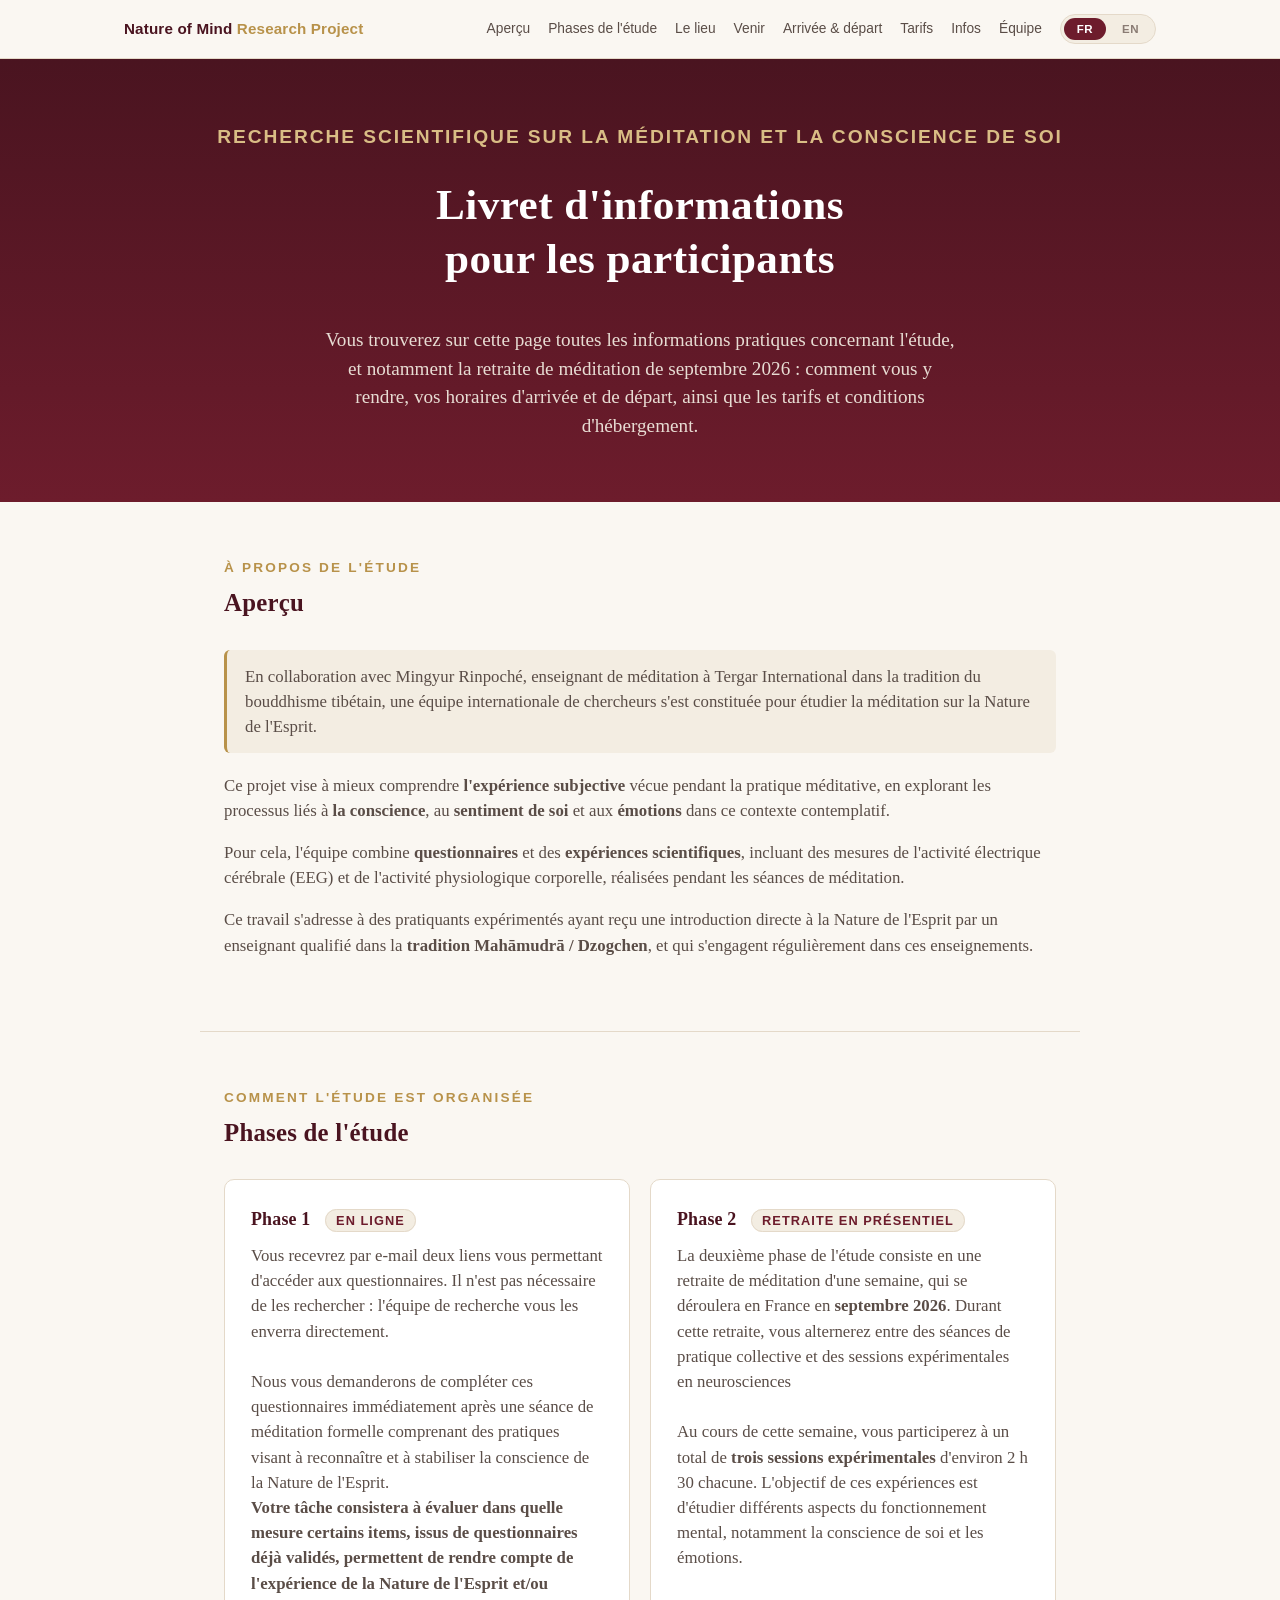
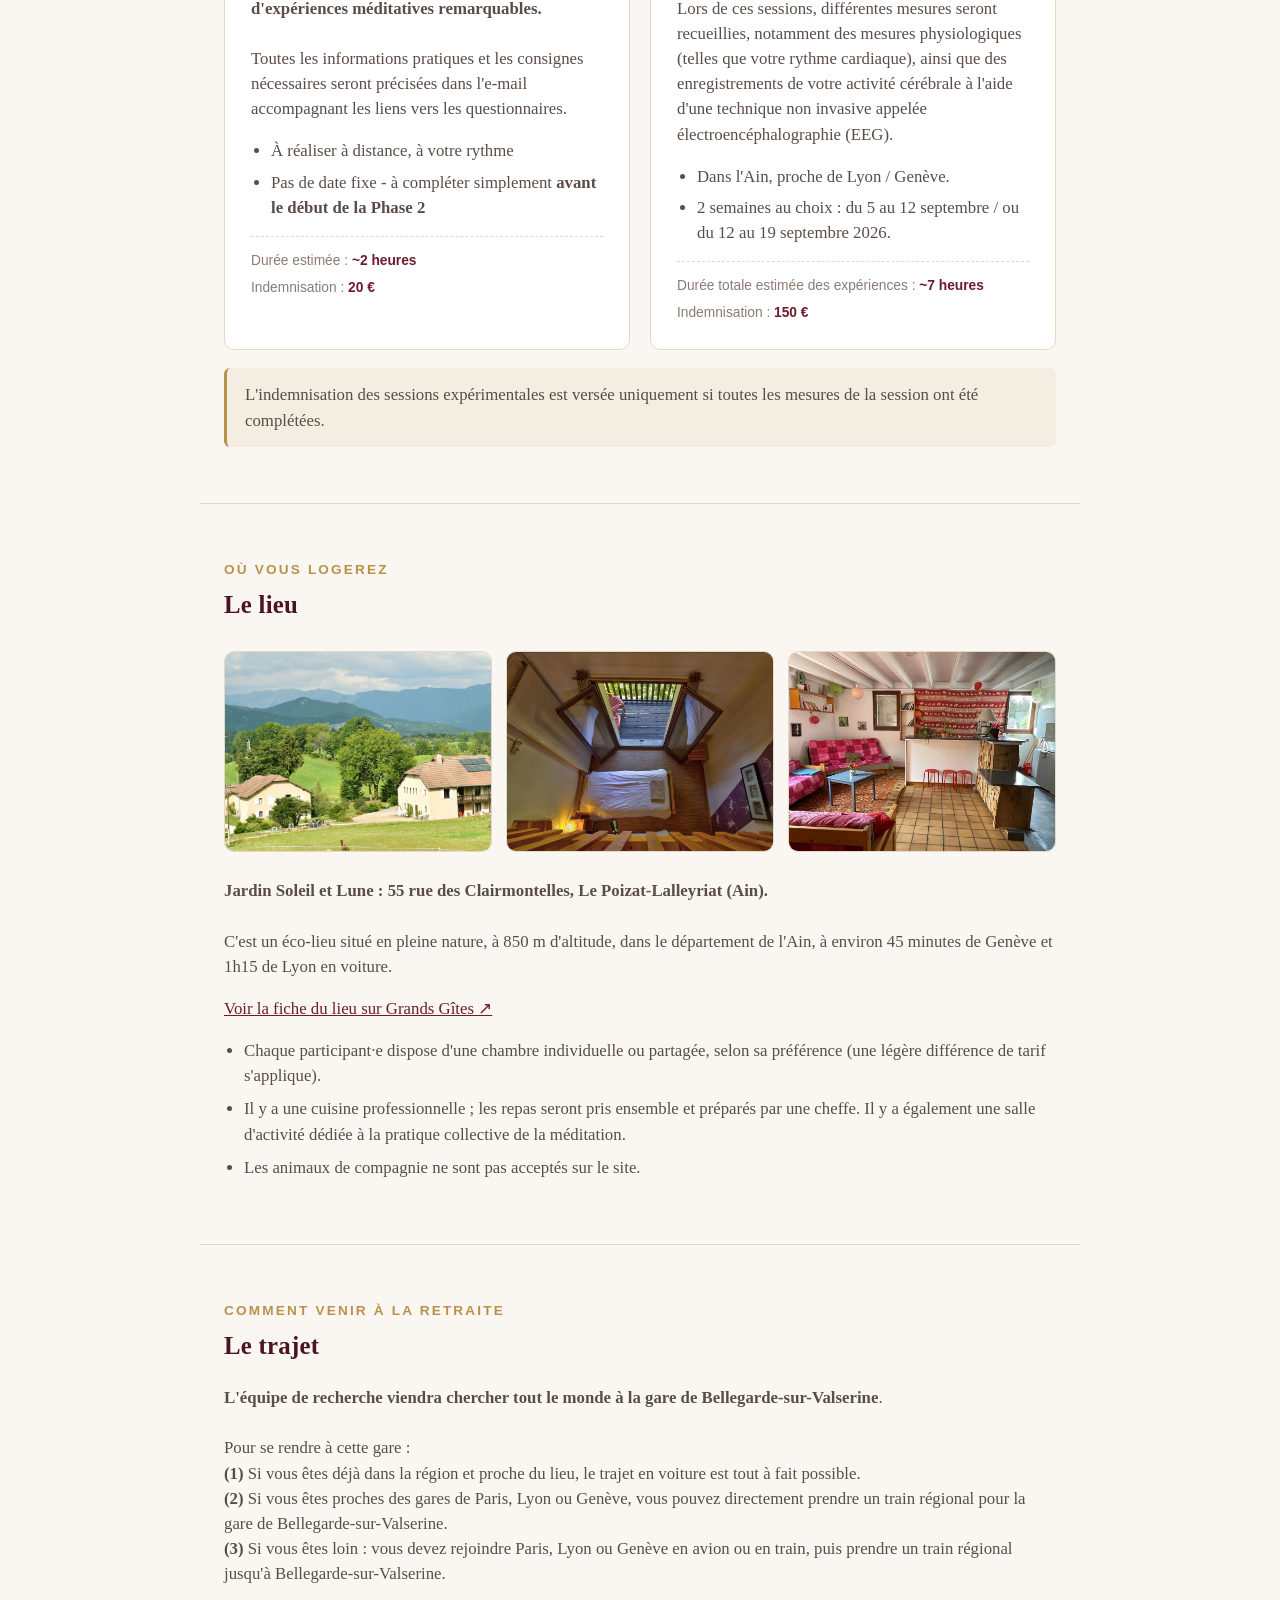
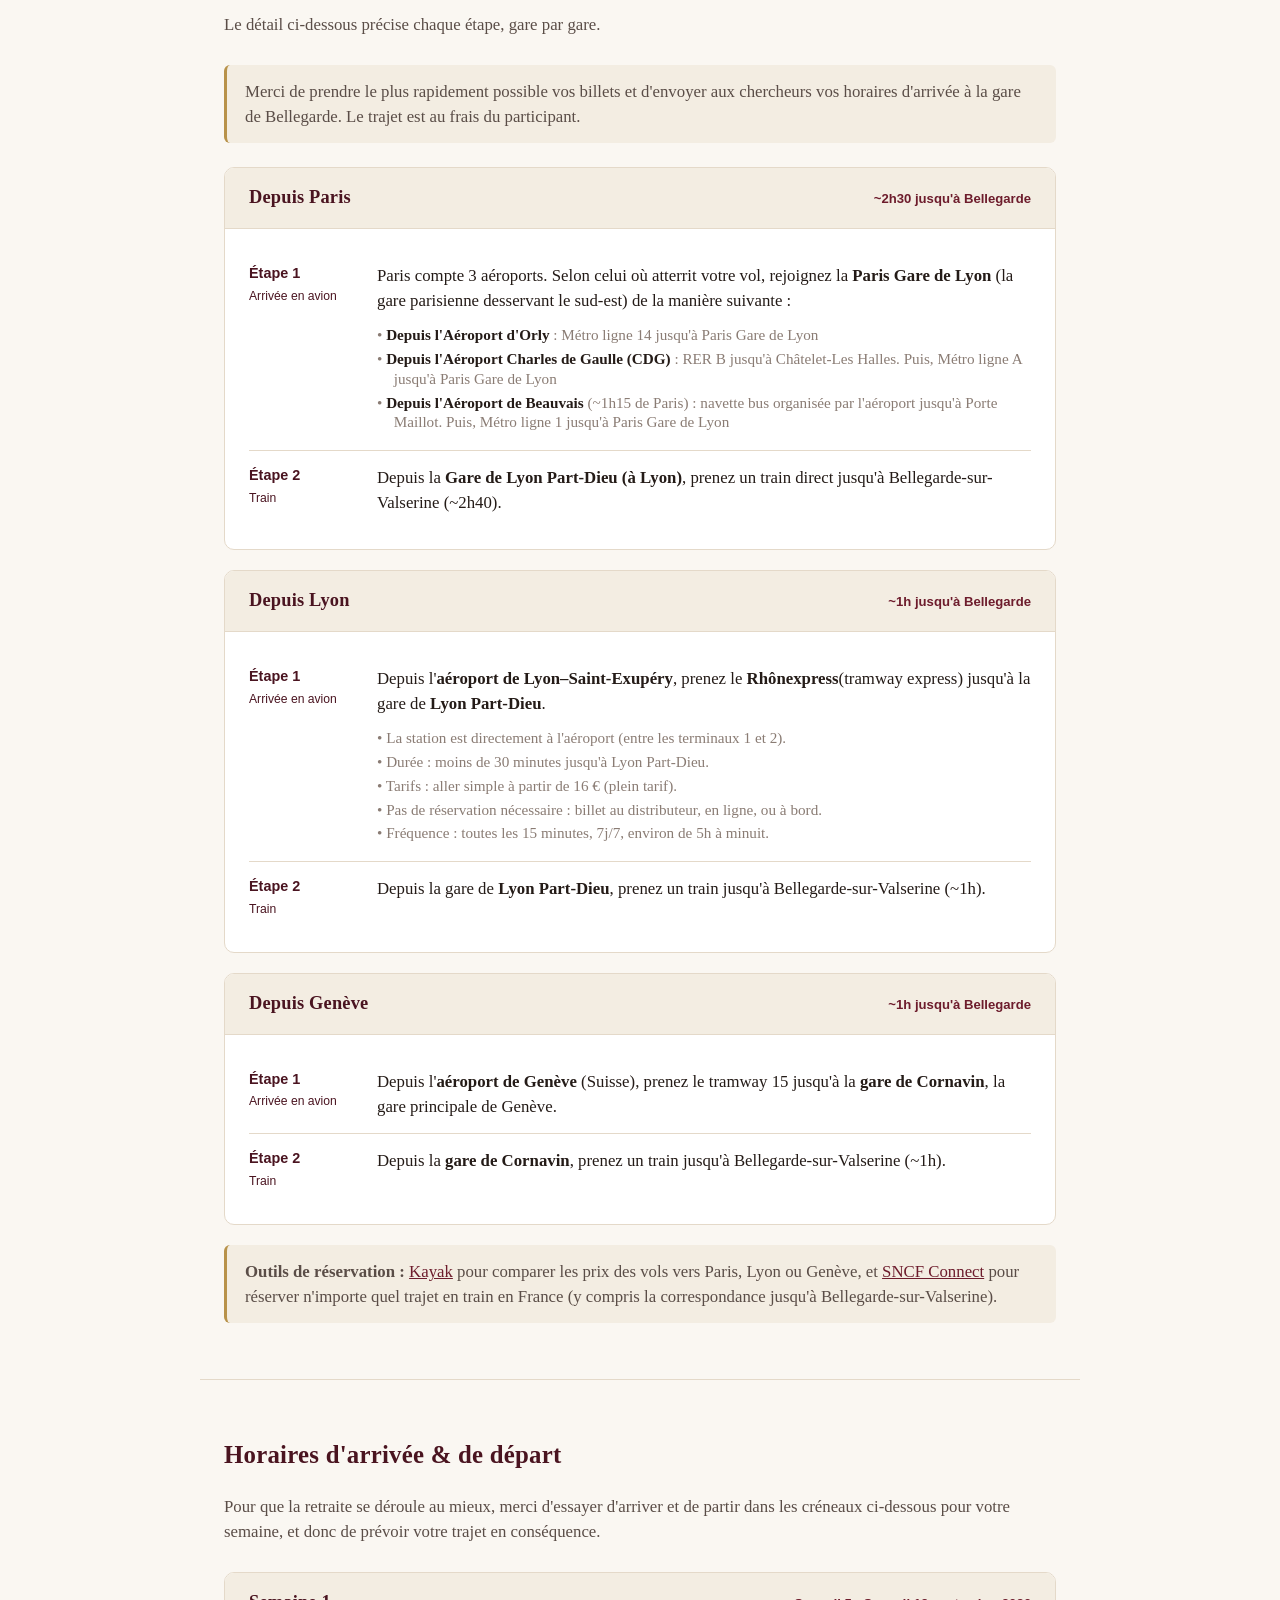
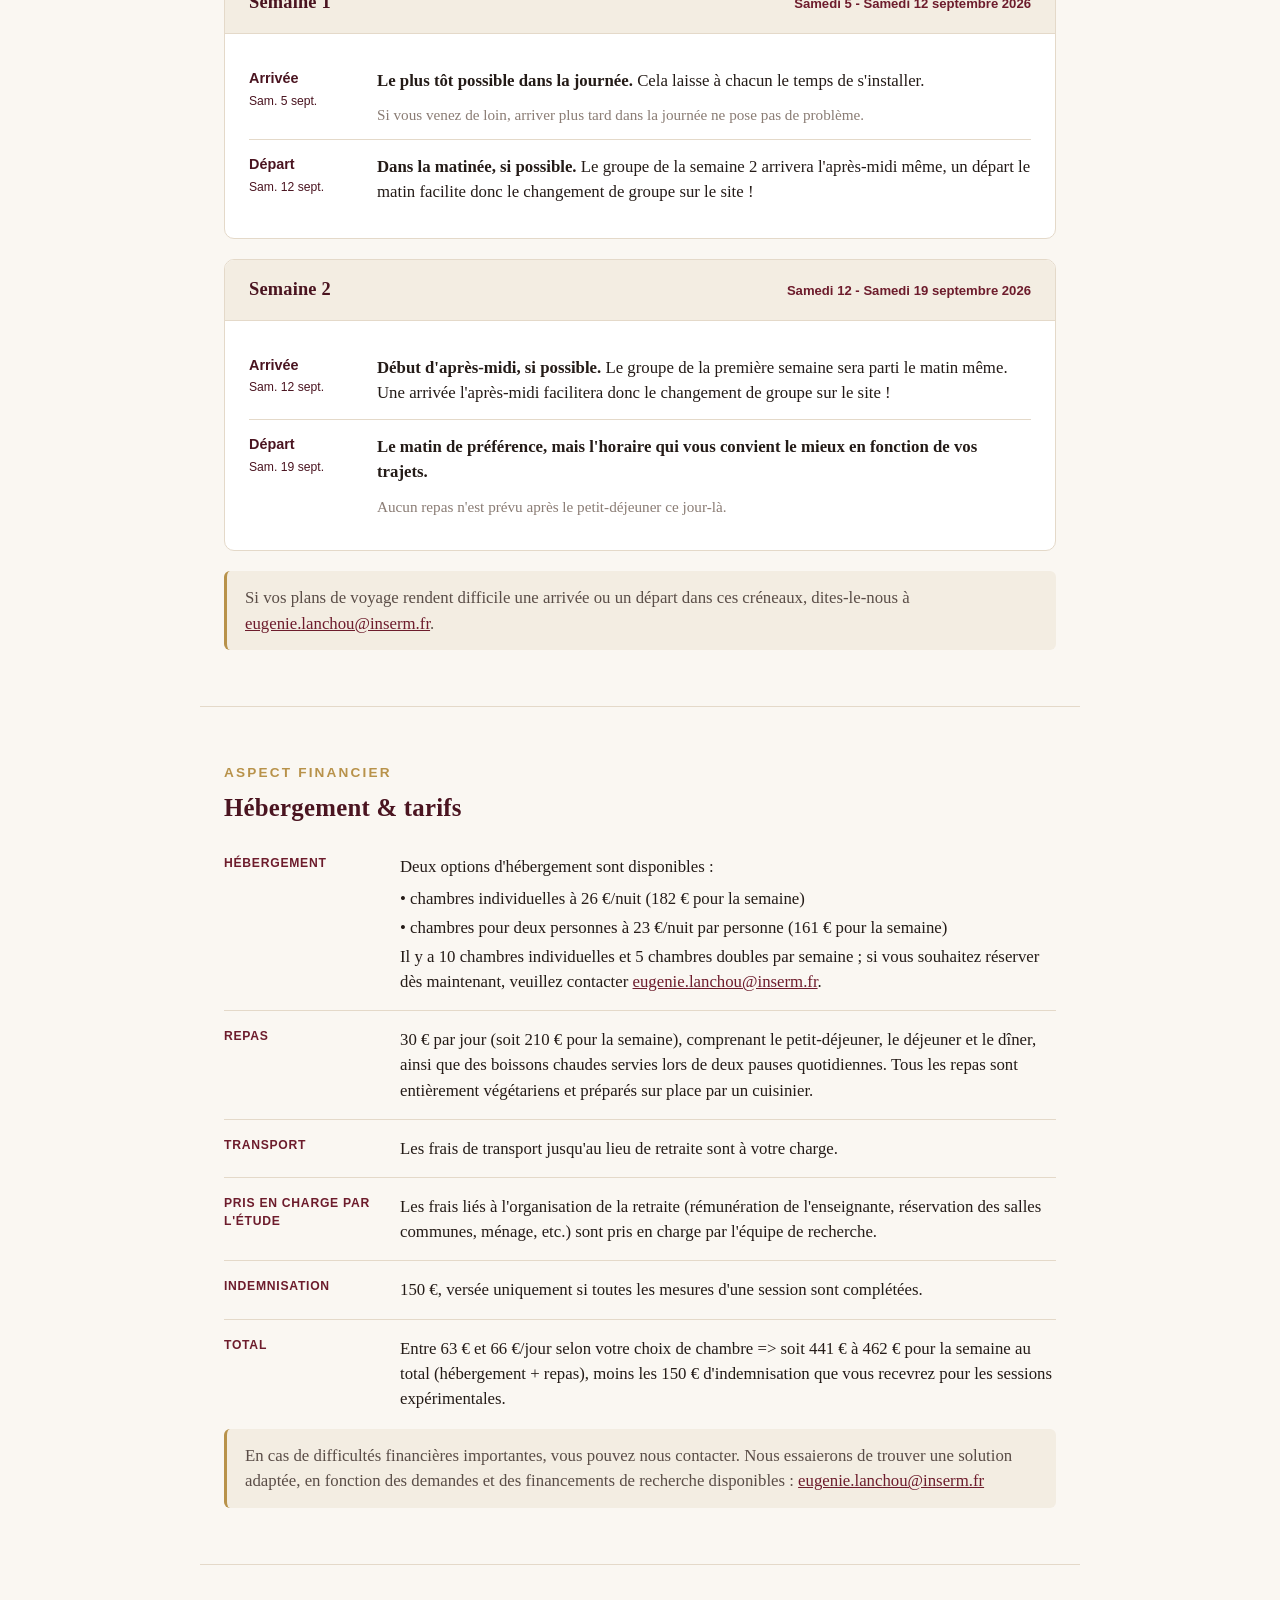
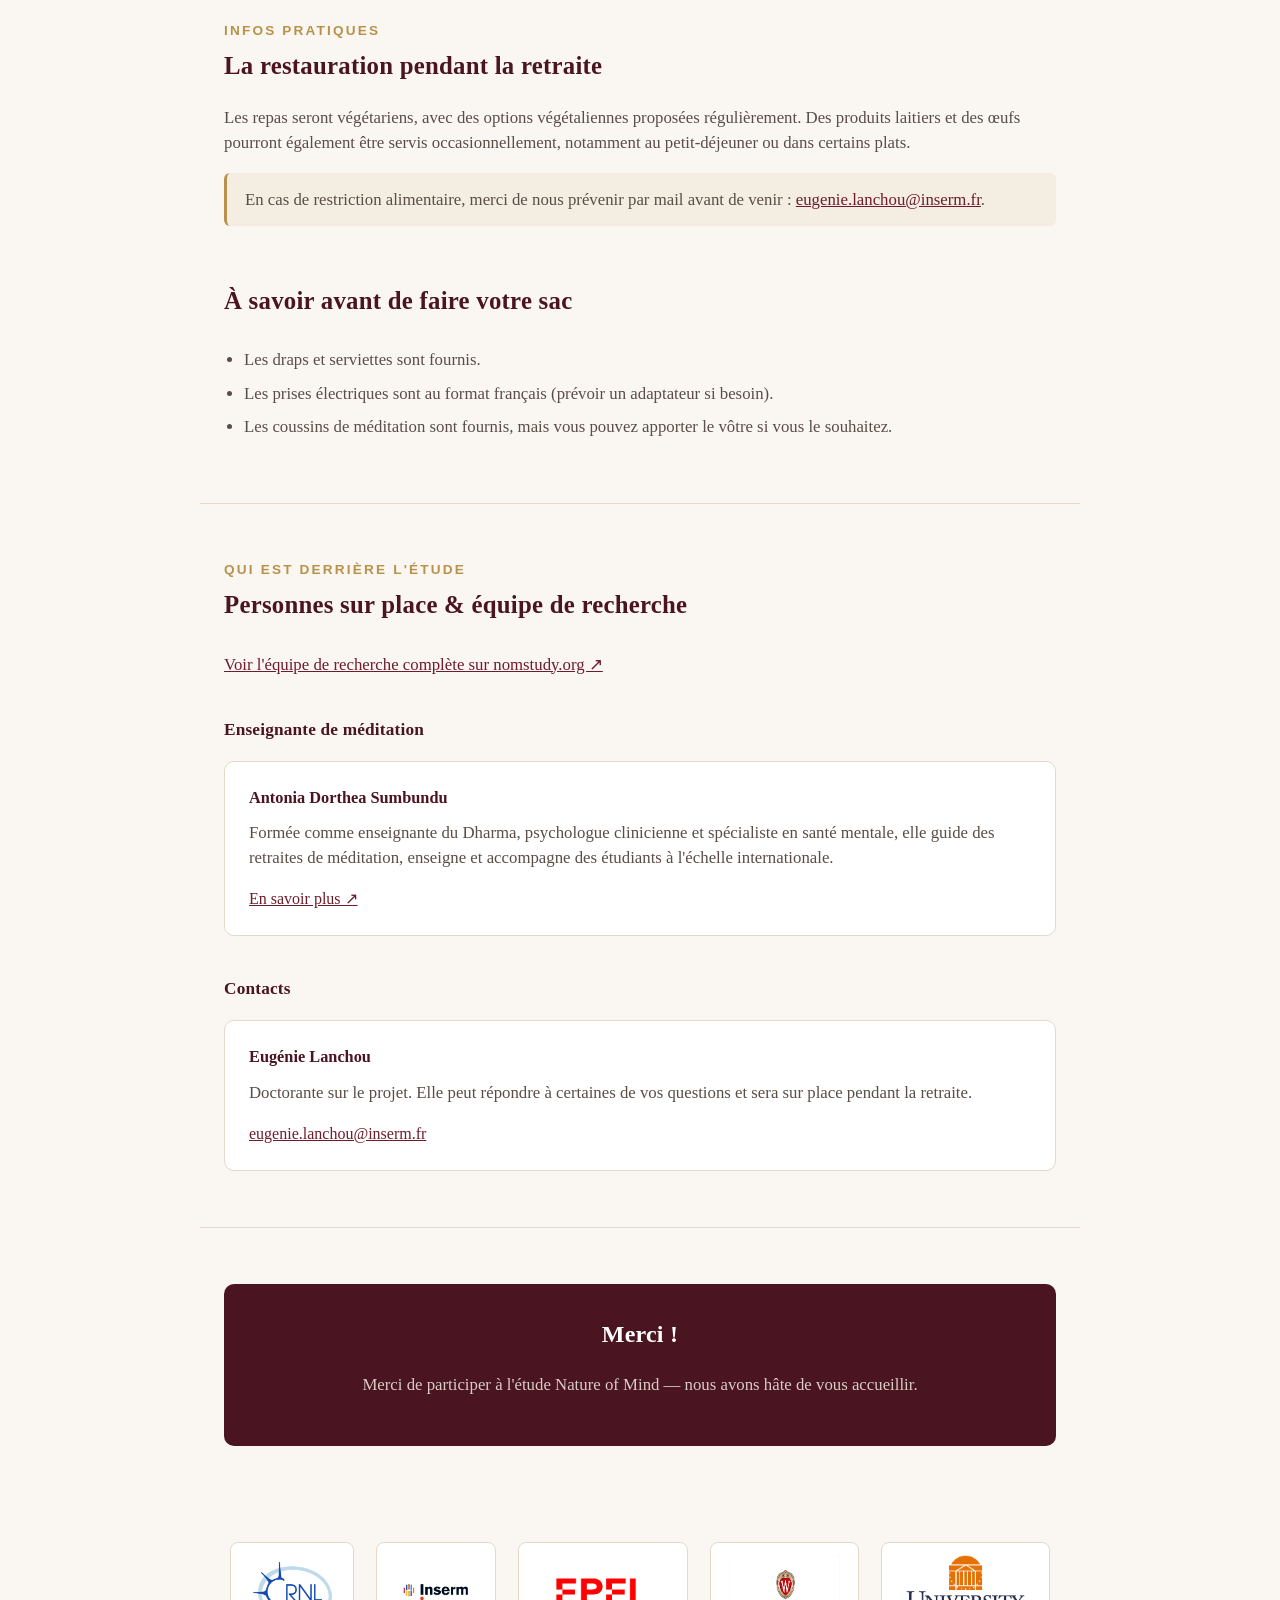
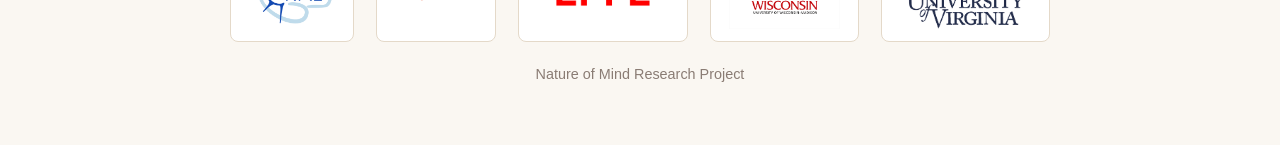
==== commit 7ff9381a: "Fix FR typography, add missing FR dates, and refine week-2 arrival/departure copy Co-Authored-By: Cl" ====
--- a/index.html
+++ b/index.html
@@ -481,7 +481,7 @@
           <a href="#team"><span class="only-en">Team</span><span class="only-fr">Équipe</span></a>
         </nav>
         <div class="lang-switch">
-          <button type="button" class="lang-btn" data-set-lang="fr">FR</button>
+          <button type="button" class="lang-btn active" data-set-lang="fr">FR</button>
           <button type="button" class="lang-btn" data-set-lang="en">EN</button>
         </div>
       </div>
@@ -683,7 +683,7 @@
     </ul>
     <ul class="plain-list only-fr">
       <li>Chaque participant·e dispose d'une chambre individuelle ou partagée, selon sa préférence (une légère différence de tarif s'applique).</li>
-      <li>Il y a une cuisine professionnelle ; les repas seront pris ensemble et préparés par une cheffe. Il y a également une salle d’activité dédiée à la pratique collective de la méditation.</li>
+      <li>Il y a une cuisine professionnelle ; les repas seront pris ensemble et préparés par une cheffe. Il y a également une salle d'activité dédiée à la pratique collective de la méditation.</li>
       <li>Les animaux de compagnie ne sont pas acceptés sur le site.</li>
     </ul>
   </section>
@@ -825,11 +825,11 @@
           <div class="point"><span class="only-en">Step 2</span><span class="only-fr">Étape 2</span><span class="sub only-en">Train</span><span class="sub only-fr">Train</span></div>
           <div class="detail only-en">
             From <strong>Gare de Cornavin</strong>, take a train to Bellegarde-sur-Valserine
-            (~1h), it's just across the border in France.
+            (~1h).
           </div>
           <div class="detail only-fr">
             Depuis la <strong>gare de Cornavin</strong>, prenez un train jusqu'à
-            Bellegarde-sur-Valserine (~1h), juste de l'autre côté de la frontière, en France.
+            Bellegarde-sur-Valserine (~1h).
           </div>
         </div>
       </div>
@@ -866,7 +866,8 @@
     <div class="week-card">
       <div class="week-head">
         <h3><span class="only-en">Week 1</span><span class="only-fr">Semaine 1</span></h3>
-        <span class="dates">Saturday 5 - Saturday 12 September 2026</span>
+        <span class="dates only-en">Saturday 5 - Saturday 12 September 2026</span>
+        <span class="dates only-fr">Samedi 5 - Samedi 12 septembre 2026</span>
       </div>
       <div class="week-body">
         <div class="timeline-row">
@@ -899,7 +900,8 @@
     <div class="week-card">
       <div class="week-head">
         <h3><span class="only-en">Week 2</span><span class="only-fr">Semaine 2</span></h3>
-        <span class="dates">Saturday 12 - Saturday 19 September 2026</span>
+        <span class="dates only-en">Saturday 12 - Saturday 19 September 2026</span>
+        <span class="dates only-fr">Samedi 12 - Samedi 19 septembre 2026</span>
       </div>
       <div class="week-body">
         <div class="timeline-row">
@@ -908,15 +910,17 @@
             <strong class="only-en">Early afternoon, if possible.</strong>
             <strong class="only-fr">Début d'après-midi, si possible.</strong>
             <span class="only-en"> The first week group will have departed that same
-            morning.</span>
-            <span class="only-fr"> Le groupe de la première semaine sera parti le matin même.</span>
+            morning, so an afternoon arrival helps with the changeover at the venue!</span>
+            <span class="only-fr"> Le groupe de la première semaine sera parti le matin même. Une arrivée l'après-midi facilitera donc le changement de groupe sur le site !</span>
           </div>
         </div>
         <div class="timeline-row">
           <div class="point"><span class="only-en">Departure</span><span class="only-fr">Départ</span><span class="sub only-en">Sat 19 Sept</span><span class="sub only-fr">Sam. 19 sept.</span></div>
           <div class="detail">
-            <strong class="only-en">During the day, at the time that best suits your travel plans.</strong>
-            <strong class="only-fr">Dans la journée, l’horaire qui vous convient le mieux en fonction de vos trajets.</strong>
+            <strong class="only-en">In the morning if possible, but whatever time best suits your travel plans.</strong>
+            <strong class="only-fr">Le matin de préférence, mais l'horaire qui vous convient le mieux en fonction de vos trajets.</strong>
+            <span class="note only-en">No meal is served after breakfast that day.</span>
+            <span class="note only-fr">Aucun repas n'est prévu après le petit-déjeuner ce jour-là.</span>
           </div>
         </div>
       </div>
@@ -951,7 +955,7 @@
           There are 10 single rooms and 5 double rooms available per week, so if you would like to book in advance, please contact <a href="mailto:eugenie.lanchou@inserm.fr">eugenie.lanchou@inserm.fr</a>.
         </div>
         <div class="only-fr">
-          Deux options d’hébergement sont disponibles :
+          Deux options d'hébergement sont disponibles :
           <ul class="dash-list">
             <li>chambres individuelles à 26 €/nuit (182 € pour la semaine)</li>
             <li>chambres pour deux personnes à 23 €/nuit par personne (161 € pour la semaine)</li>
@@ -972,7 +976,7 @@
       <li>
         <span class="label only-en">Covered by the study</span><span class="label only-fr">Pris en charge par l'étude</span>
         <span class="only-en">The costs related to organizing the retreat (compensation for the teacher, booking of shared spaces, cleaning, etc.) are covered by the research team.</span>
-        <span class="only-fr">Les frais liés à l’organisation de la retraite (rémunération de l’enseignante, réservation des salles communes, ménage, etc.) sont pris en charge par l’équipe de recherche.</span>
+        <span class="only-fr">Les frais liés à l'organisation de la retraite (rémunération de l'enseignante, réservation des salles communes, ménage, etc.) sont pris en charge par l'équipe de recherche.</span>
       </li>
       <li>
         <span class="label only-en">Compensation</span><span class="label only-fr">Indemnisation</span>
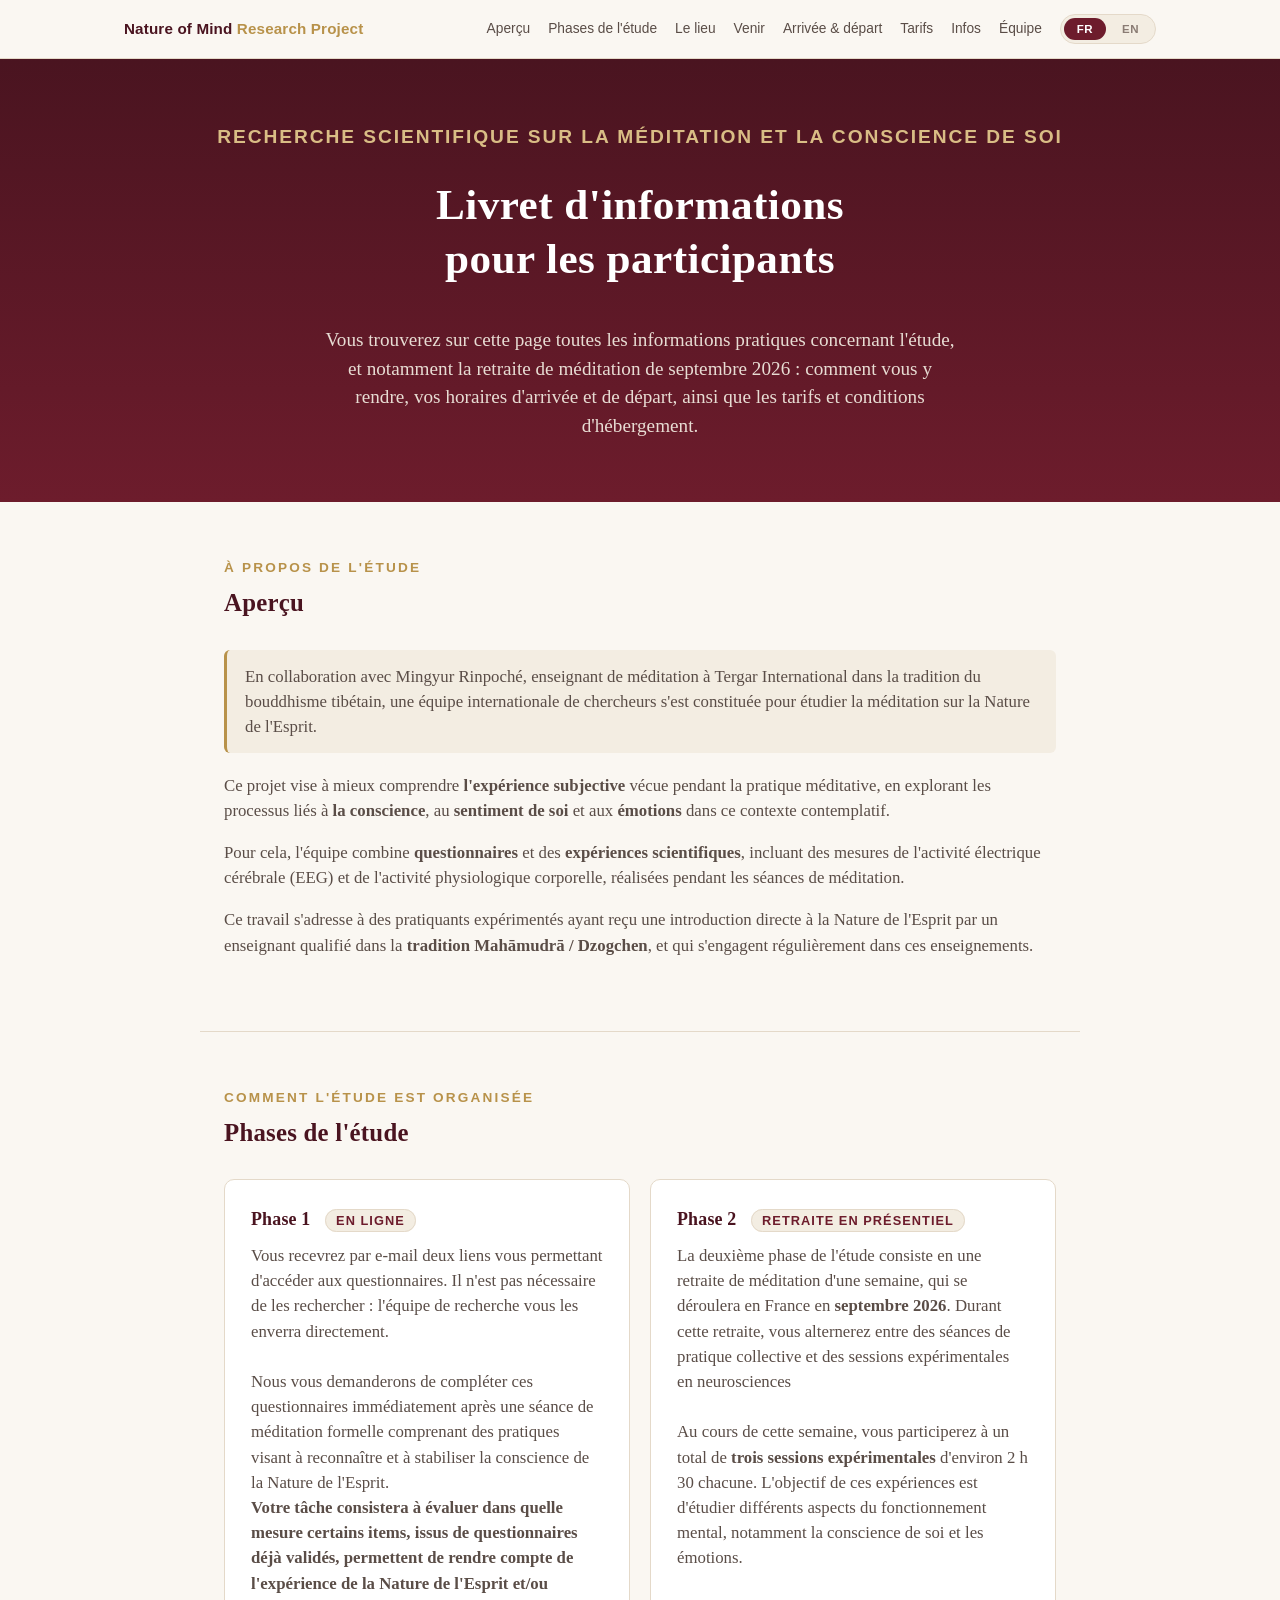
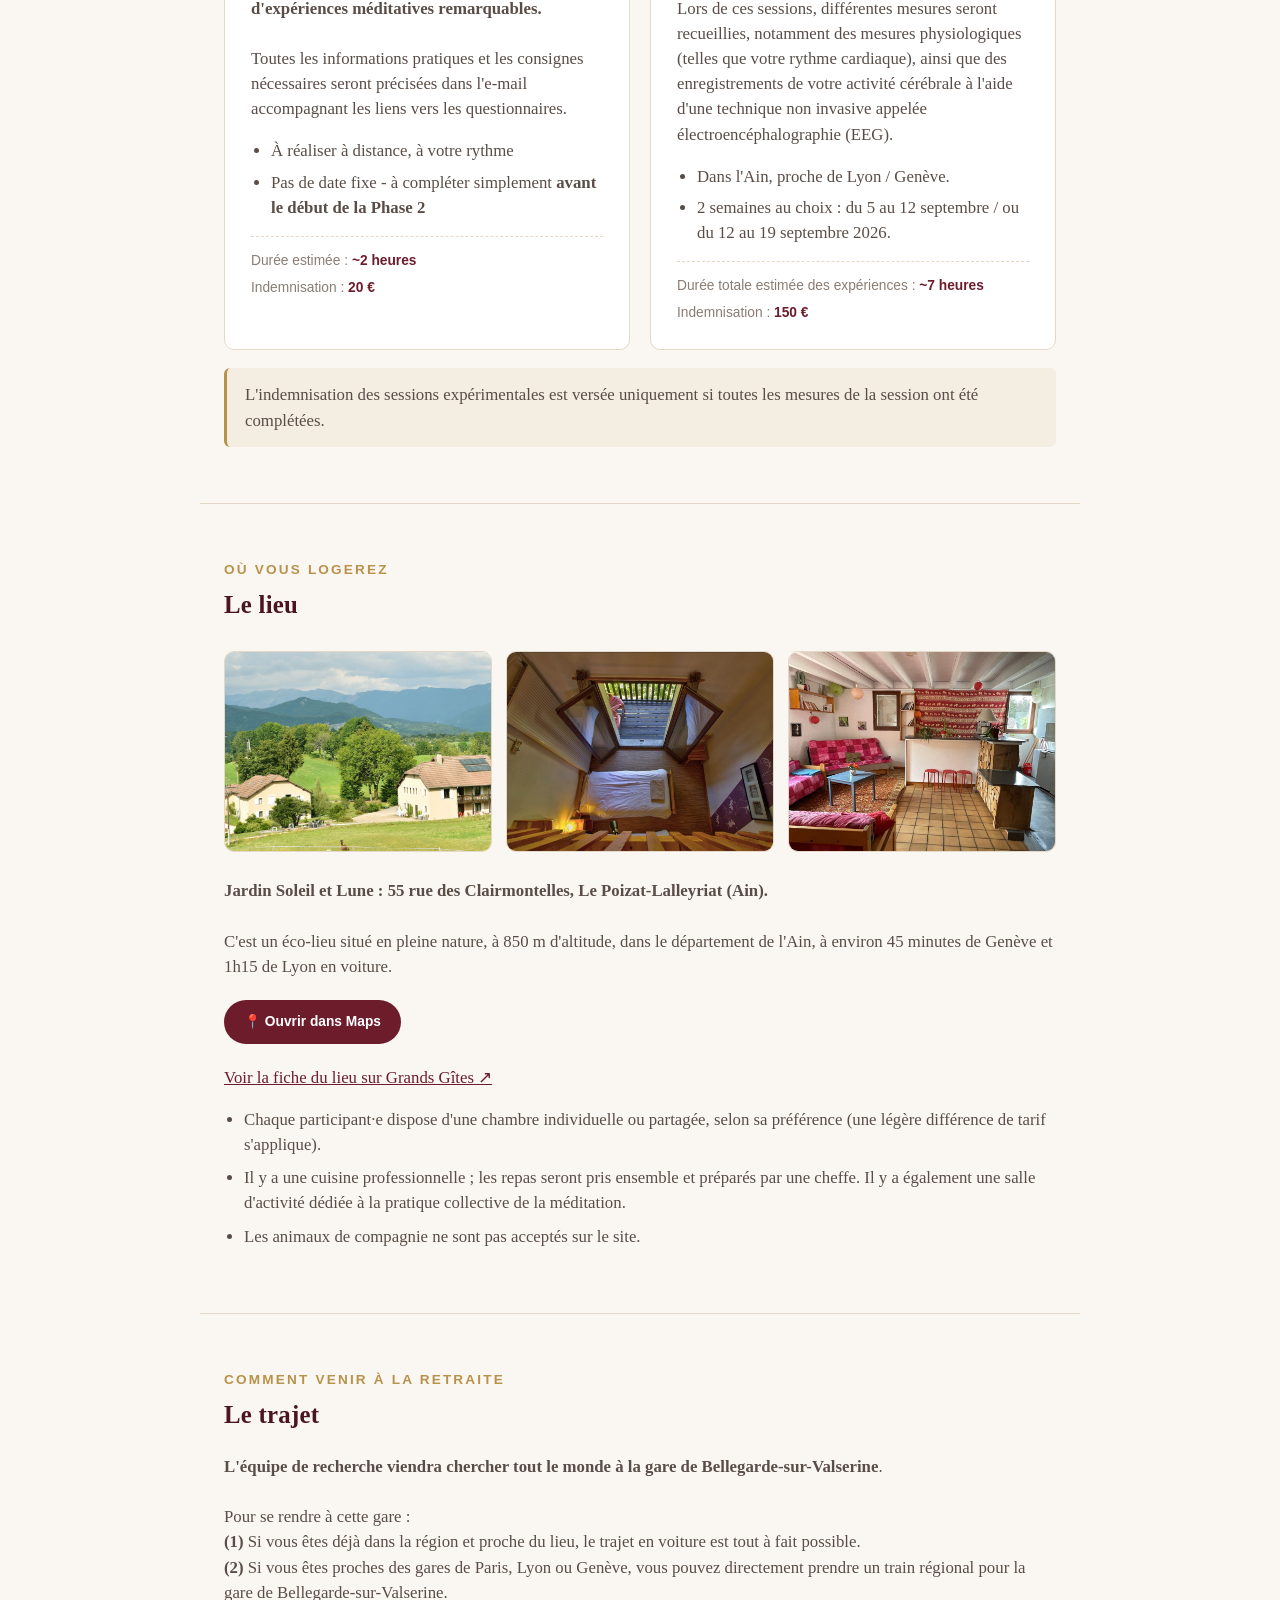
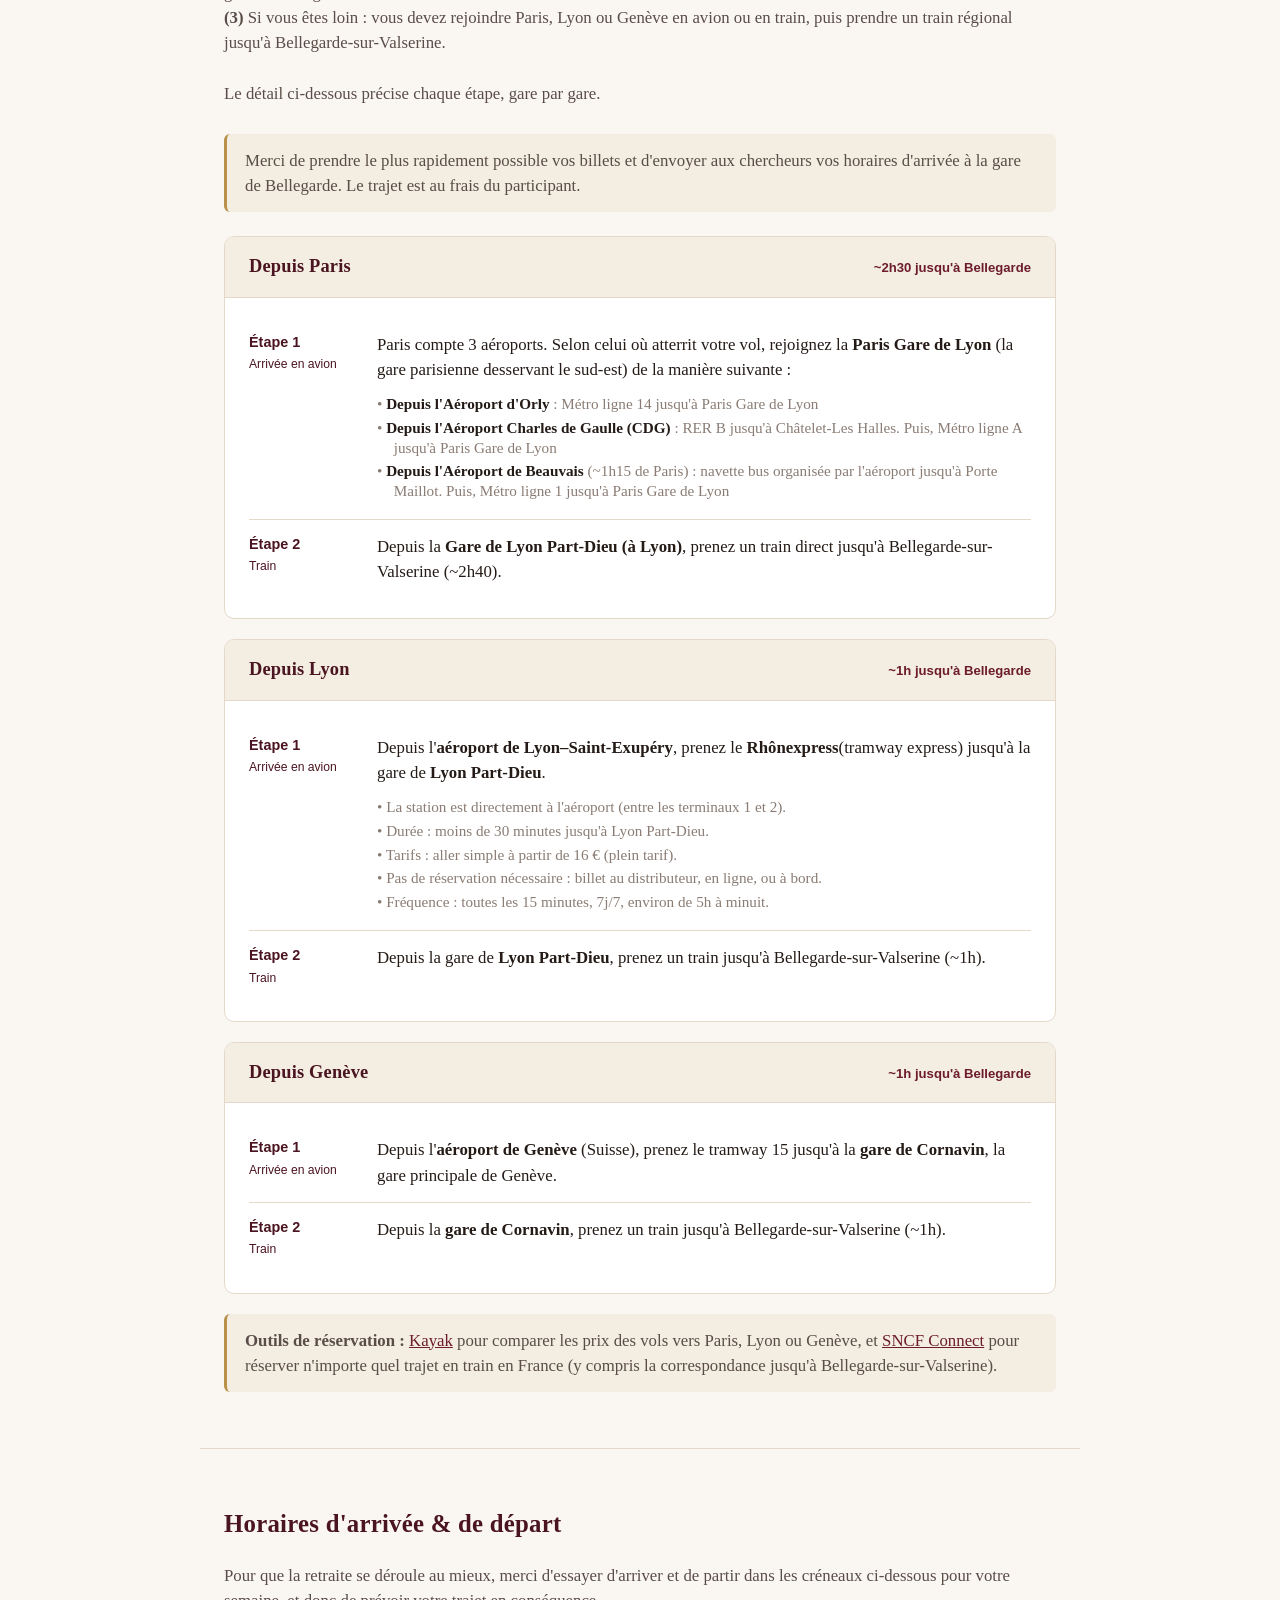
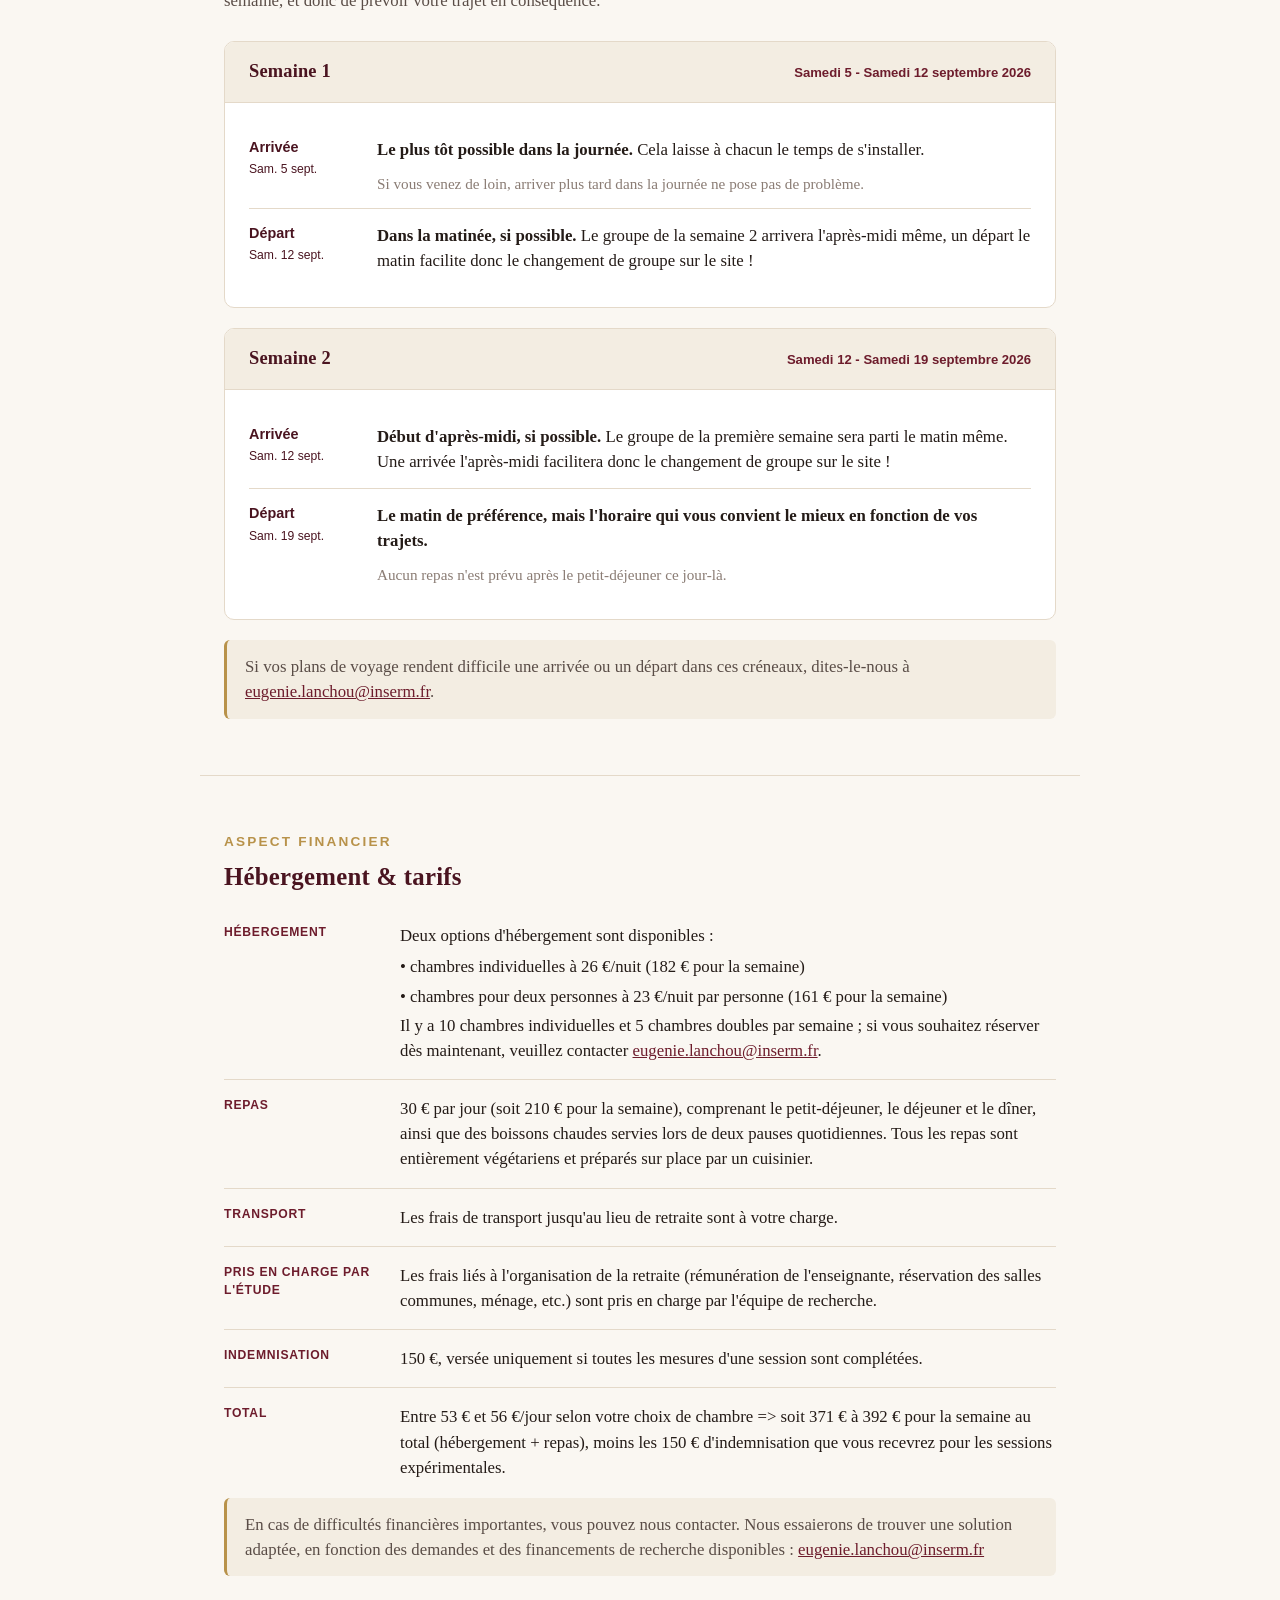
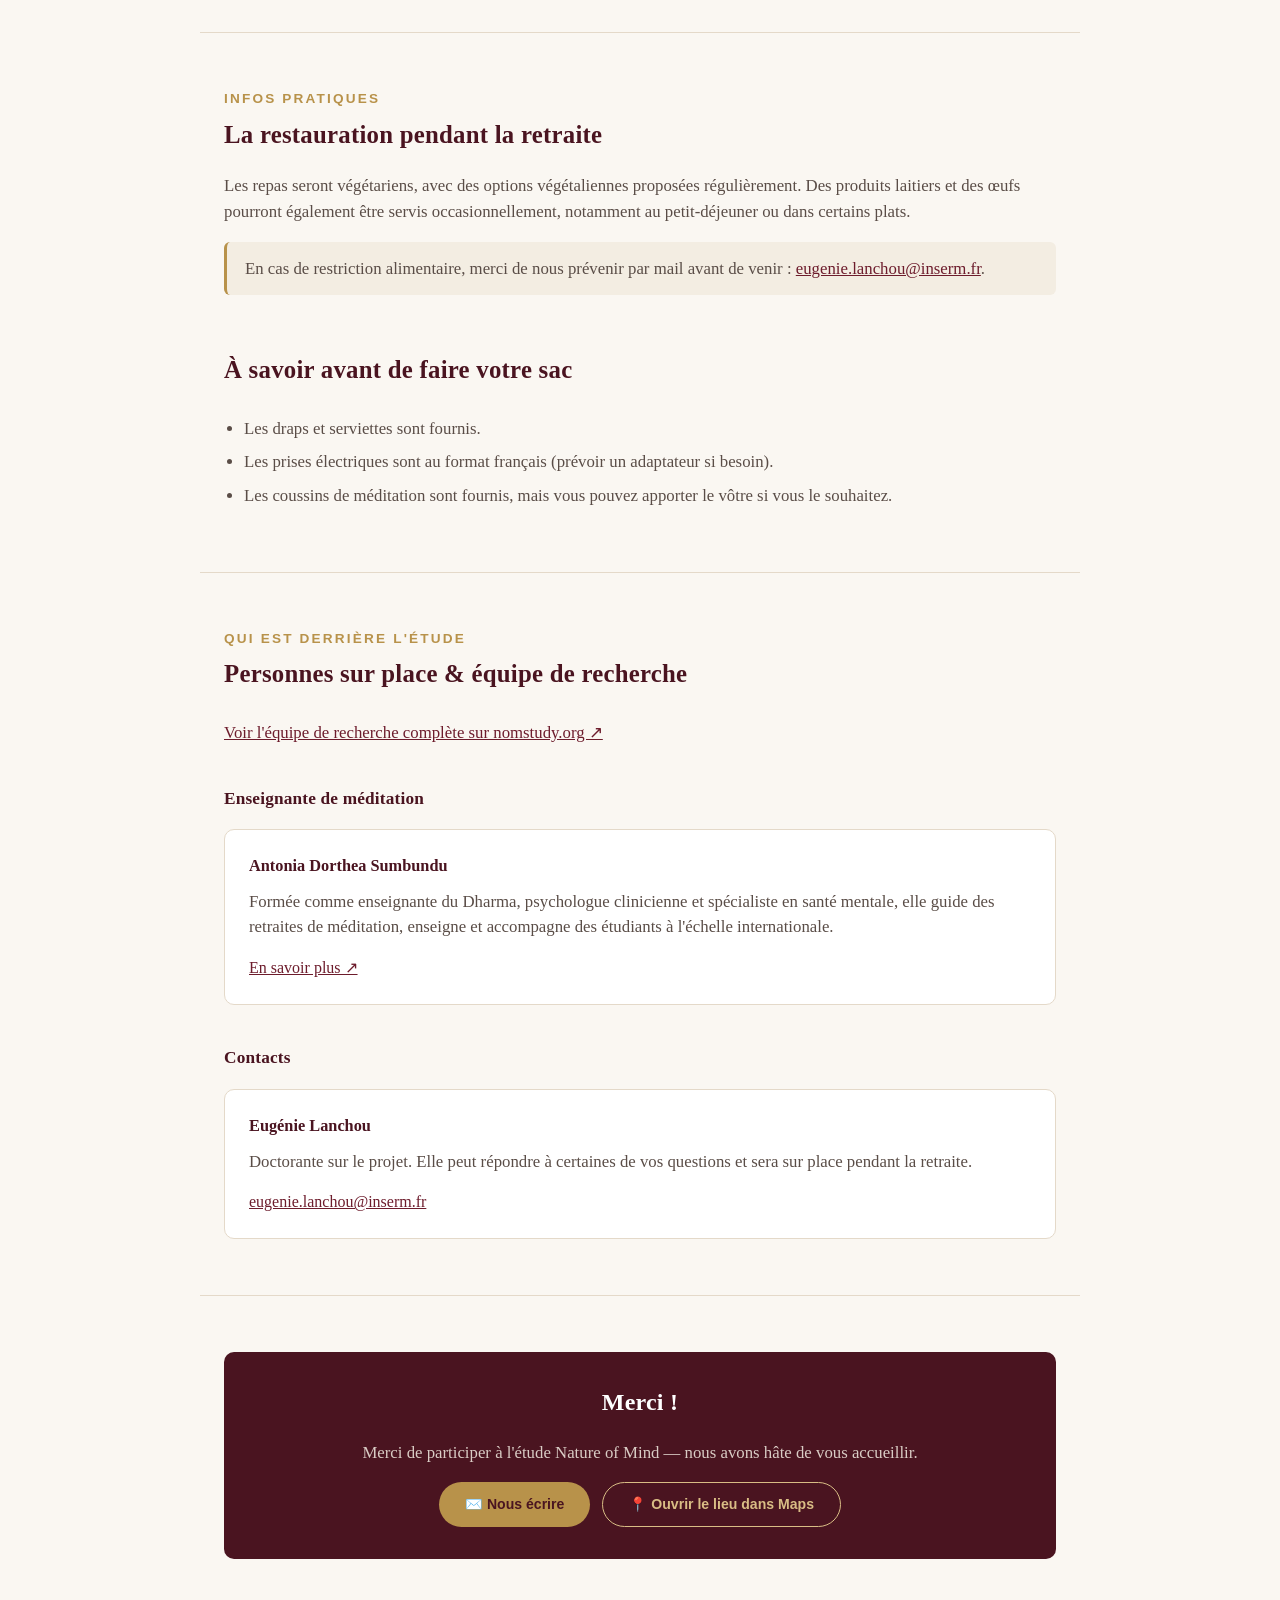
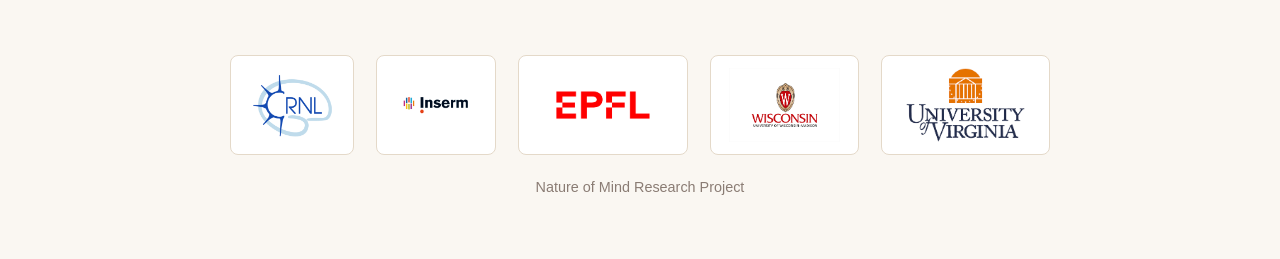
==== commit 72fa683a: "Adapt to mobile" ====
--- a/index.html
+++ b/index.html
@@ -119,6 +119,8 @@
     text-decoration: none;
     color: var(--ink-600);
     font-weight: 500;
+    display: inline-block;
+    padding: 4px 0;
   }
   nav.links a:hover { color: var(--maroon-700); }
 
@@ -183,6 +185,7 @@
     display: flex;
     align-items: center;
     gap: 10px;
+    flex-wrap: wrap;
   }
   .card .tag {
     font-family: -apple-system, BlinkMacSystemFont, "Segoe UI", sans-serif;
@@ -244,6 +247,22 @@
   .photo-frame.img-missing img { display: none; }
   .photo-frame.img-missing .photo-caption { display: flex; }
 
+  .maps-link {
+    display: inline-flex;
+    align-items: center;
+    gap: 6px;
+    background: var(--maroon-700);
+    color: #fff;
+    text-decoration: none;
+    font-family: -apple-system, BlinkMacSystemFont, "Segoe UI", sans-serif;
+    font-weight: 700;
+    font-size: 0.86rem;
+    padding: 11px 20px;
+    border-radius: 999px;
+    margin: 4px 0 4px;
+    min-height: 44px;
+  }
+
   /* ---------- Travel route list ---------- */
   .route-list { list-style: none; margin: 10px 0 0; padding: 0; }
   .route-list li { padding: 10px 0; border-top: 1px solid var(--line); }
@@ -426,6 +445,9 @@
     text-decoration: none;
     padding: 11px 26px;
     border-radius: 999px;
+    min-height: 44px;
+    display: inline-flex;
+    align-items: center;
   }
   .contact-box a.btn-outline {
     background: transparent;
@@ -461,6 +483,48 @@
     font-family: -apple-system, BlinkMacSystemFont, "Segoe UI", sans-serif;
     font-size: 0.9rem;
     color: var(--ink-400);
+  }
+
+  /* ==========================================================
+     Mobile tuning — same design, same content, adapted below 700px:
+     bigger tap targets, single-column stacking everywhere,
+     tighter spacing so there's less scrolling on a phone.
+     ========================================================== */
+  @media (max-width: 700px) {
+    .topbar-inner { padding: 10px 16px; gap: 10px; }
+    .topbar-right { width: 100%; flex-direction: column; align-items: flex-start; gap: 10px; }
+    nav.links { width: 100%; gap: 4px 14px; overflow-x: auto; }
+    nav.links a { font-size: 0.84rem; padding: 6px 0; }
+    .lang-switch { align-self: flex-end; }
+    .lang-btn { padding: 9px 16px; min-height: 40px; }
+
+    .hero { padding: 40px 18px 34px; }
+    .hero h1 { font-size: 1.6rem; margin-bottom: 22px; }
+    .hero .eyebrow { margin-bottom: 16px; font-size: 0.95rem; }
+    .hero p.lead { font-size: 1rem; }
+
+    section { padding: 36px 18px; }
+    .section-head { margin-bottom: 20px; }
+    .section-head h2, .section-head h3 { font-size: 1.3rem; }
+
+    p { font-size: 1rem; }
+
+    .card { padding: 20px; }
+    .week-card .week-head, .week-body { padding-left: 18px; padding-right: 18px; }
+
+    .timeline-row {
+      grid-template-columns: 1fr;
+      gap: 4px;
+    }
+    .timeline-row .point .sub { display: inline-block; margin-left: 6px; margin-top: 0; }
+
+    .photo-frame { aspect-ratio: 16 / 10; }
+
+    .contact-box { padding: 24px 18px; }
+    .contact-box .btn-row { flex-direction: column; }
+    .contact-box a.btn { display: flex; justify-content: center; width: 100%; padding: 13px 20px; }
+
+    .logo-row img { height: 64px; padding: 8px 12px; }
   }
 </style>
 </head>
@@ -495,11 +559,11 @@
       <h1 class="only-en">Participant Information Booklet</h1>
       <h1 class="only-fr">Livret d'informations<br>pour les participants</h1>
       <p class="lead only-en">
-        On this page you'll find all the practical information about the study, and in particular the September 2026 meditation retreat: 
+        On this page you'll find all the practical information about the study, and in particular the September 2026 meditation retreat:
         how to get there, your arrival and departure times, as well as rates and accommodation conditions.
       </p>
       <p class="lead only-fr">
-        Vous trouverez sur cette page toutes les informations pratiques concernant l'étude, et notamment la retraite de méditation de septembre 2026 : comment vous y rendre, 
+        Vous trouverez sur cette page toutes les informations pratiques concernant l'étude, et notamment la retraite de méditation de septembre 2026 : comment vous y rendre,
         vos horaires d'arrivée et de départ, ainsi que les tarifs et conditions d'hébergement.
       </p>
     </div>
@@ -513,9 +577,9 @@
       <h2 class="only-fr">Aperçu</h2>
     </div>
     <div class="callout" style="margin-top:0; margin-bottom:20px;">
-      <span class="only-en">In collaboration with Mingyur Rinpoche, a meditation teacher at Tergar International 
+      <span class="only-en">In collaboration with Mingyur Rinpoche, a meditation teacher at Tergar International
         in the Tibetan Buddhist tradition, an international team of researchers has come together to study meditation on the Nature of Mind.</span>
-      <span class="only-fr">En collaboration avec Mingyur Rinpoché, enseignant de méditation à Tergar International dans la tradition du bouddhisme tibétain, 
+      <span class="only-fr">En collaboration avec Mingyur Rinpoché, enseignant de méditation à Tergar International dans la tradition du bouddhisme tibétain,
         une équipe internationale de chercheurs s'est constituée pour étudier la méditation sur la Nature de l'Esprit.</span>
     </div>
     <p class="only-en">
@@ -523,26 +587,26 @@
       exploring processes related to <strong>consciousness</strong>, <strong>sense of self</strong>, and <strong>emotions</strong> within this contemplative context.
     </p>
     <p class="only-fr">
-      Ce projet vise à mieux comprendre <strong>l'expérience subjective</strong> vécue pendant la pratique 
+      Ce projet vise à mieux comprendre <strong>l'expérience subjective</strong> vécue pendant la pratique
       méditative, en explorant les processus liés à <strong>la conscience</strong>, au <strong>sentiment de soi</strong> et aux <strong>émotions</strong> dans ce contexte contemplatif.
     </p>
     <p class="only-en">
-      To this end, the team combines <strong>questionnaires</strong> with <strong>scientific experiments</strong>, including 
+      To this end, the team combines <strong>questionnaires</strong> with <strong>scientific experiments</strong>, including
       measures of brain electrical activity (EEG) and bodily physiological activity, recorded during meditation sessions.
     </p>
     <p class="only-fr">
-      Pour cela, l'équipe combine <strong>questionnaires</strong> et des <strong>expériences scientifiques</strong>, 
-      incluant des mesures de l'activité électrique cérébrale (EEG) et de l'activité physiologique 
+      Pour cela, l'équipe combine <strong>questionnaires</strong> et des <strong>expériences scientifiques</strong>,
+      incluant des mesures de l'activité électrique cérébrale (EEG) et de l'activité physiologique
       corporelle, réalisées pendant les séances de méditation.
     </p>
     <p class="only-en">
-      This study is aimed at experienced practitioners who have received direct 
-      introduction to the Nature of Mind from a qualified teacher in the <strong>Mahāmudrā / Dzogchen</strong> 
+      This study is aimed at experienced practitioners who have received direct
+      introduction to the Nature of Mind from a qualified teacher in the <strong>Mahāmudrā / Dzogchen</strong>
       tradition, and who engage regularly in these teachings.
     </p>
     <p class="only-fr">
-      Ce travail s'adresse à des pratiquants expérimentés ayant reçu une introduction directe à 
-      la Nature de l'Esprit par un enseignant qualifié dans la <strong>tradition Mahāmudrā / Dzogchen</strong>, 
+      Ce travail s'adresse à des pratiquants expérimentés ayant reçu une introduction directe à
+      la Nature de l'Esprit par un enseignant qualifié dans la <strong>tradition Mahāmudrā / Dzogchen</strong>,
       et qui s'engagent régulièrement dans ces enseignements.
     </p>
   </section>
@@ -565,15 +629,14 @@
             <br><br>We will ask you to complete these questionnaires immediately after a formal meditation session involving practices aimed at recognizing and stabilizing awareness of the Nature of Mind.
             <br><strong>Your task will be to evaluate the extent to which selected items from previously validated questionnaires adequately capture the experience of the Nature of Mind and/or other notable meditation experiences.</strong>
             <br><br>All practical information and necessary instructions will be provided in the email accompanying the questionnaire links.
-
         </p>
         <p class="only-fr" style="margin-top:0;">
-          Vous recevrez par e-mail deux liens vous permettant d'accéder aux questionnaires. 
+          Vous recevrez par e-mail deux liens vous permettant d'accéder aux questionnaires.
           Il n'est pas nécessaire de les rechercher : l'équipe de recherche vous les enverra directement.
-          <br><br>Nous vous demanderons de compléter ces questionnaires immédiatement après une séance de méditation formelle comprenant des 
-          pratiques visant à reconnaître et à stabiliser la conscience de la Nature de l'Esprit. 
-          <br><strong>Votre tâche consistera à évaluer 
-          dans quelle mesure certains items, issus de questionnaires déjà validés, permettent de rendre compte de l'expérience de la Nature de 
+          <br><br>Nous vous demanderons de compléter ces questionnaires immédiatement après une séance de méditation formelle comprenant des
+          pratiques visant à reconnaître et à stabiliser la conscience de la Nature de l'Esprit.
+          <br><strong>Votre tâche consistera à évaluer
+          dans quelle mesure certains items, issus de questionnaires déjà validés, permettent de rendre compte de l'expérience de la Nature de
           l'Esprit et/ou d'expériences méditatives remarquables.</strong>
           <br><br>Toutes les informations pratiques et les consignes nécessaires seront précisées dans l'e-mail accompagnant les liens vers les questionnaires.
         </p>
@@ -596,21 +659,20 @@
           <span class="only-fr">Phase 2 <span class="tag">Retraite en présentiel</span></span>
         </h3>
         <p class="only-en" style="margin-top:0;">
-          The second phase of the study consists of a one-week meditation retreat, which will take place in France in <strong>September 2026</strong>. 
+          The second phase of the study consists of a one-week meditation retreat, which will take place in France in <strong>September 2026</strong>.
           During this retreat, you will alternate between group meditation practice sessions and experimental neuroscience sessions.
-          <br><br>Over the course of the week, you will take part in a total of <strong>three experimental sessions</strong>, each lasting approximately 2.5 hours. 
+          <br><br>Over the course of the week, you will take part in a total of <strong>three experimental sessions</strong>, each lasting approximately 2.5 hours.
           The aim of these experiments is to investigate different aspects of mental functioning, including self-awareness and emotions.
-          <br><br>During these sessions, various measurements will be collected, including physiological data (such as your heart rate), as well as recordings of 
+          <br><br>During these sessions, various measurements will be collected, including physiological data (such as your heart rate), as well as recordings of
           brain activity using a non-invasive technique called electroencephalography (EEG).
         </p>
         <p class="only-fr" style="margin-top:0;">
-          La deuxième phase de l'étude consiste en une retraite de méditation d'une semaine, qui se déroulera en France en <strong>septembre 2026</strong>. 
+          La deuxième phase de l'étude consiste en une retraite de méditation d'une semaine, qui se déroulera en France en <strong>septembre 2026</strong>.
           Durant cette retraite, vous alternerez entre des séances de pratique collective et des sessions expérimentales en neurosciences
-          <br><br>Au cours de cette semaine, vous participerez à un total de <strong>trois sessions expérimentales</strong> d'environ 2 h 30 chacune. L'objectif de ces expériences 
+          <br><br>Au cours de cette semaine, vous participerez à un total de <strong>trois sessions expérimentales</strong> d'environ 2 h 30 chacune. L'objectif de ces expériences
           est d'étudier différents aspects du fonctionnement mental, notamment la conscience de soi et les émotions.
-          <br><br>Lors de ces sessions, différentes mesures seront recueillies, notamment des mesures physiologiques (telles que votre rythme cardiaque), ainsi que des 
+          <br><br>Lors de ces sessions, différentes mesures seront recueillies, notamment des mesures physiologiques (telles que votre rythme cardiaque), ainsi que des
           enregistrements de votre activité cérébrale à l'aide d'une technique non invasive appelée électroencéphalographie (EEG).
-          
         </p>
         <ul>
           <li class="only-en">In the Ain (France), near Lyon / Geneva.</li>
@@ -663,12 +725,18 @@
     </div>
 
     <p class="only-en">
-      <strong>Jardin Soleil et Lune : 55 rue des Clairmontelles, Le Poizat-Lalleyriat, France (Ain)</strong>. 
+      <strong>Jardin Soleil et Lune : 55 rue des Clairmontelles, Le Poizat-Lalleyriat, France (Ain)</strong>.
       <br><br>It is an eco-friendly retreat center set in open countryside, at 850&nbsp;m of altitude, in the Ain department, roughly 45 minutes from Geneva and 1h15 from Lyon by car.
     </p>
     <p class="only-fr">
-      <strong>Jardin Soleil et Lune : 55 rue des Clairmontelles, Le Poizat-Lalleyriat (Ain).</strong> 
+      <strong>Jardin Soleil et Lune : 55 rue des Clairmontelles, Le Poizat-Lalleyriat (Ain).</strong>
       <br><br>C'est un éco-lieu situé en pleine nature, à 850&nbsp;m d'altitude, dans le département de l'Ain, à environ 45 minutes de Genève et 1h15 de Lyon en voiture.
+    </p>
+    <p>
+      <a class="maps-link" href="https://www.google.com/maps/search/?api=1&query=55+rue+des+Clairmontelles+Le+Poizat-Lalleyriat+France" target="_blank" rel="noopener">
+        <span class="only-en">📍 Open in Maps</span>
+        <span class="only-fr">📍 Ouvrir dans Maps</span>
+      </a>
     </p>
     <p>
       <a href="https://www.grandsgites.com/gite-01-jardins-soleil-lune-6982.htm" target="_blank" rel="noopener">
@@ -696,15 +764,15 @@
       <h2 class="only-fr">Le trajet</h2>
       <p class="only-en">
         <strong>The research team will pick everyone up at Bellegarde-sur-Valserine train station.</strong>
-        <br><br> To get to this station: <br> 
+        <br><br> To get to this station: <br>
         <strong>(1)</strong> If you are already in the region and nearby, traveling by car is entirely possible. <br>
         <strong>(2)</strong> If you are near Paris, Lyon, or Geneva train stations, you can take a regional train directly to Bellegarde-sur-Valserine station. <br>
         <strong>(3)</strong> If you are coming from farther away: you should first travel to Paris, Lyon, or Geneva by plane or train, and then take a regional train to Bellegarde-sur-Valserine.
         <br><br>The details below outline each step, station by station.
       </p>
       <p class="only-fr">
-        <strong>L'équipe de recherche viendra chercher tout le monde à la gare de Bellegarde-sur-Valserine</strong>. 
-        <br><br> Pour se rendre à cette gare : <br> 
+        <strong>L'équipe de recherche viendra chercher tout le monde à la gare de Bellegarde-sur-Valserine</strong>.
+        <br><br> Pour se rendre à cette gare : <br>
         <strong>(1)</strong> Si vous êtes déjà dans la région et proche du lieu, le trajet en voiture est tout à fait possible. <br>
         <strong>(2)</strong> Si vous êtes proches des gares de Paris, Lyon ou Genève, vous pouvez directement prendre un train régional pour la gare de Bellegarde-sur-Valserine. <br>
         <strong>(3)</strong> Si vous êtes loin : vous devez rejoindre Paris, Lyon ou Genève en avion ou en train, puis prendre un train régional jusqu'à Bellegarde-sur-Valserine.
@@ -840,7 +908,7 @@
       <a href="https://www.kayak.fr" target="_blank" rel="noopener">Kayak</a> to compare flight
       prices into Paris, Lyon, or Geneva, and
       <a href="https://www.sncf-connect.com" target="_blank" rel="noopener">SNCF Connect</a> to
-      book any train in France (including the connection to Bellegarde-sur-Valserine). 
+      book any train in France (including the connection to Bellegarde-sur-Valserine).
     </div>
     <div class="callout only-fr">
       <strong>Outils de réservation :</strong>
@@ -848,7 +916,7 @@
       prix des vols vers Paris, Lyon ou Genève, et
       <a href="https://www.sncf-connect.com" target="_blank" rel="noopener">SNCF Connect</a> pour
       réserver n'importe quel trajet en train en France (y compris la correspondance jusqu'à
-      Bellegarde-sur-Valserine). 
+      Bellegarde-sur-Valserine).
     </div>
   </section>
 
@@ -857,9 +925,9 @@
     <div class="section-head">
       <h2 class="only-en">Arrival &amp; Departure Schedule</h2>
       <h2 class="only-fr">Horaires d'arrivée &amp; de départ</h2>
-      <p class="only-en">To ensure the retreat runs smoothly, please try to arrive and depart within the time slots 
+      <p class="only-en">To ensure the retreat runs smoothly, please try to arrive and depart within the time slots
         listed below for your week, and plan your travel accordingly.</p>
-      <p class="only-fr">Pour que la retraite se déroule au mieux, merci d'essayer d'arriver et de partir dans les créneaux ci-dessous 
+      <p class="only-fr">Pour que la retraite se déroule au mieux, merci d'essayer d'arriver et de partir dans les créneaux ci-dessous
         pour votre semaine, et donc de prévoir votre trajet en conséquence.</p>
     </div>
 
@@ -985,17 +1053,17 @@
       </li>
       <li>
         <span class="label only-en">Total</span><span class="label only-fr">Total</span>
-        <span class="only-en">Between €63 and €66/day depending on your room choice => €441 to €462 for the week in total (accommodation + meals), minus the €150 compensation you will receive for the experimental sessions.</span>
-        <span class="only-fr">Entre 63 € et 66 €/jour selon votre choix de chambre => soit 441 € à 462 € pour la semaine au total (hébergement + repas), moins les 150 € d'indemnisation que vous recevrez pour les sessions expérimentales.</span>
+        <span class="only-en">Between €53 and €56/day depending on your room choice => €371 to €392 for the week in total (accommodation + meals), minus the €150 compensation you will receive for the experimental sessions.</span>
+        <span class="only-fr">Entre 53 € et 56 €/jour selon votre choix de chambre => soit 371 € à 392 € pour la semaine au total (hébergement + repas), moins les 150 € d'indemnisation que vous recevrez pour les sessions expérimentales.</span>
       </li>
     </ul>
 
     <div class="callout only-en">
-      In the event of significant financial difficulties, you may contact us. We will try to find a suitable solution, depending on the requests and the available 
+      In the event of significant financial difficulties, you may contact us. We will try to find a suitable solution, depending on the requests and the available
       research funding : <a href="mailto:eugenie.lanchou@inserm.fr">eugenie.lanchou@inserm.fr</a>
     </div>
     <div class="callout only-fr">
-      En cas de difficultés financières importantes, vous pouvez nous contacter. Nous essaierons de trouver une solution adaptée, en fonction des demandes 
+      En cas de difficultés financières importantes, vous pouvez nous contacter. Nous essaierons de trouver une solution adaptée, en fonction des demandes
       et des financements de recherche disponibles : <a href="mailto:eugenie.lanchou@inserm.fr">eugenie.lanchou@inserm.fr</a>
     </div>
   </section>
@@ -1092,6 +1160,16 @@
       <h2 class="only-fr">Merci !</h2>
       <p class="only-en">Thank you for taking part in the Nature of Mind study — we look forward to welcoming you.</p>
       <p class="only-fr">Merci de participer à l'étude Nature of Mind — nous avons hâte de vous accueillir.</p>
+      <div class="btn-row">
+        <a class="btn" href="mailto:eugenie.lanchou@inserm.fr">
+          <span class="only-en">✉️ Email us</span>
+          <span class="only-fr">✉️ Nous écrire</span>
+        </a>
+        <a class="btn btn-outline" href="https://www.google.com/maps/search/?api=1&query=55+rue+des+Clairmontelles+Le+Poizat-Lalleyriat+France" target="_blank" rel="noopener">
+          <span class="only-en">📍 Open venue in Maps</span>
+          <span class="only-fr">📍 Ouvrir le lieu dans Maps</span>
+        </a>
+      </div>
     </div>
   </section>
 
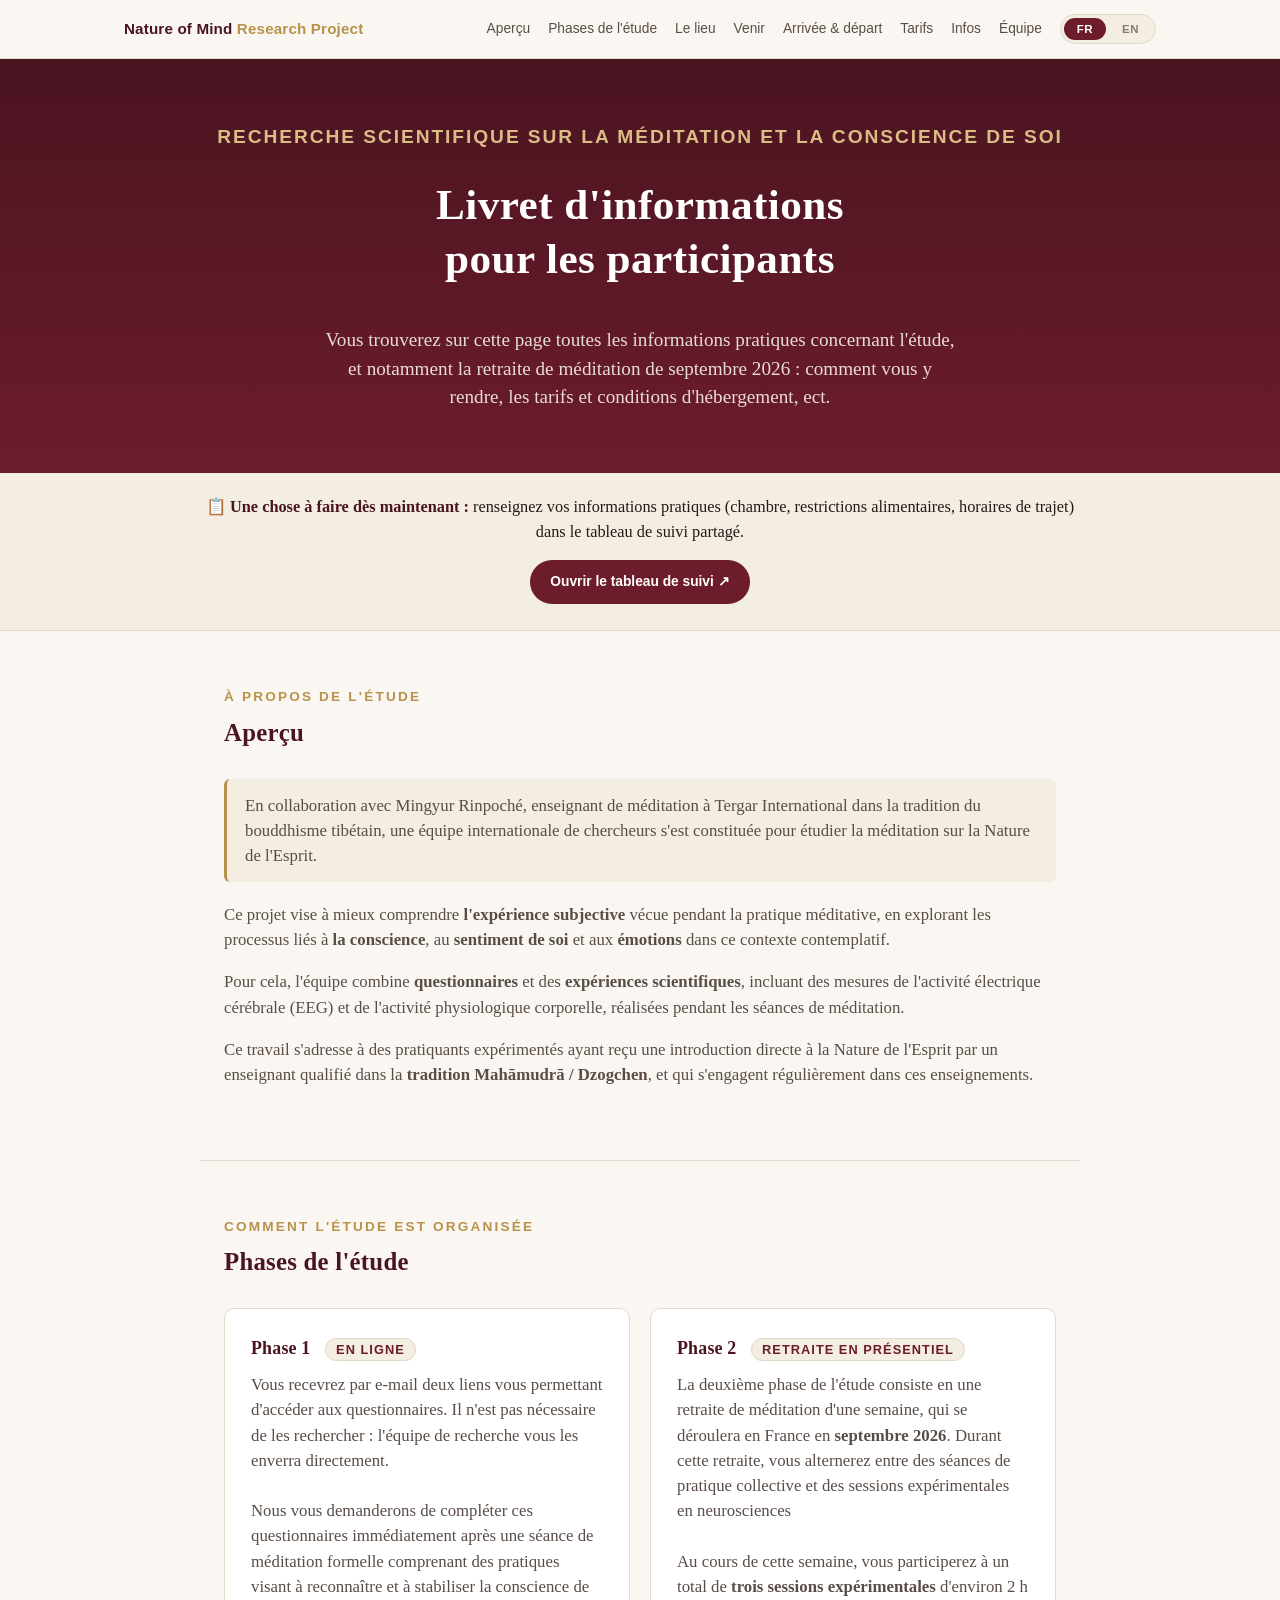
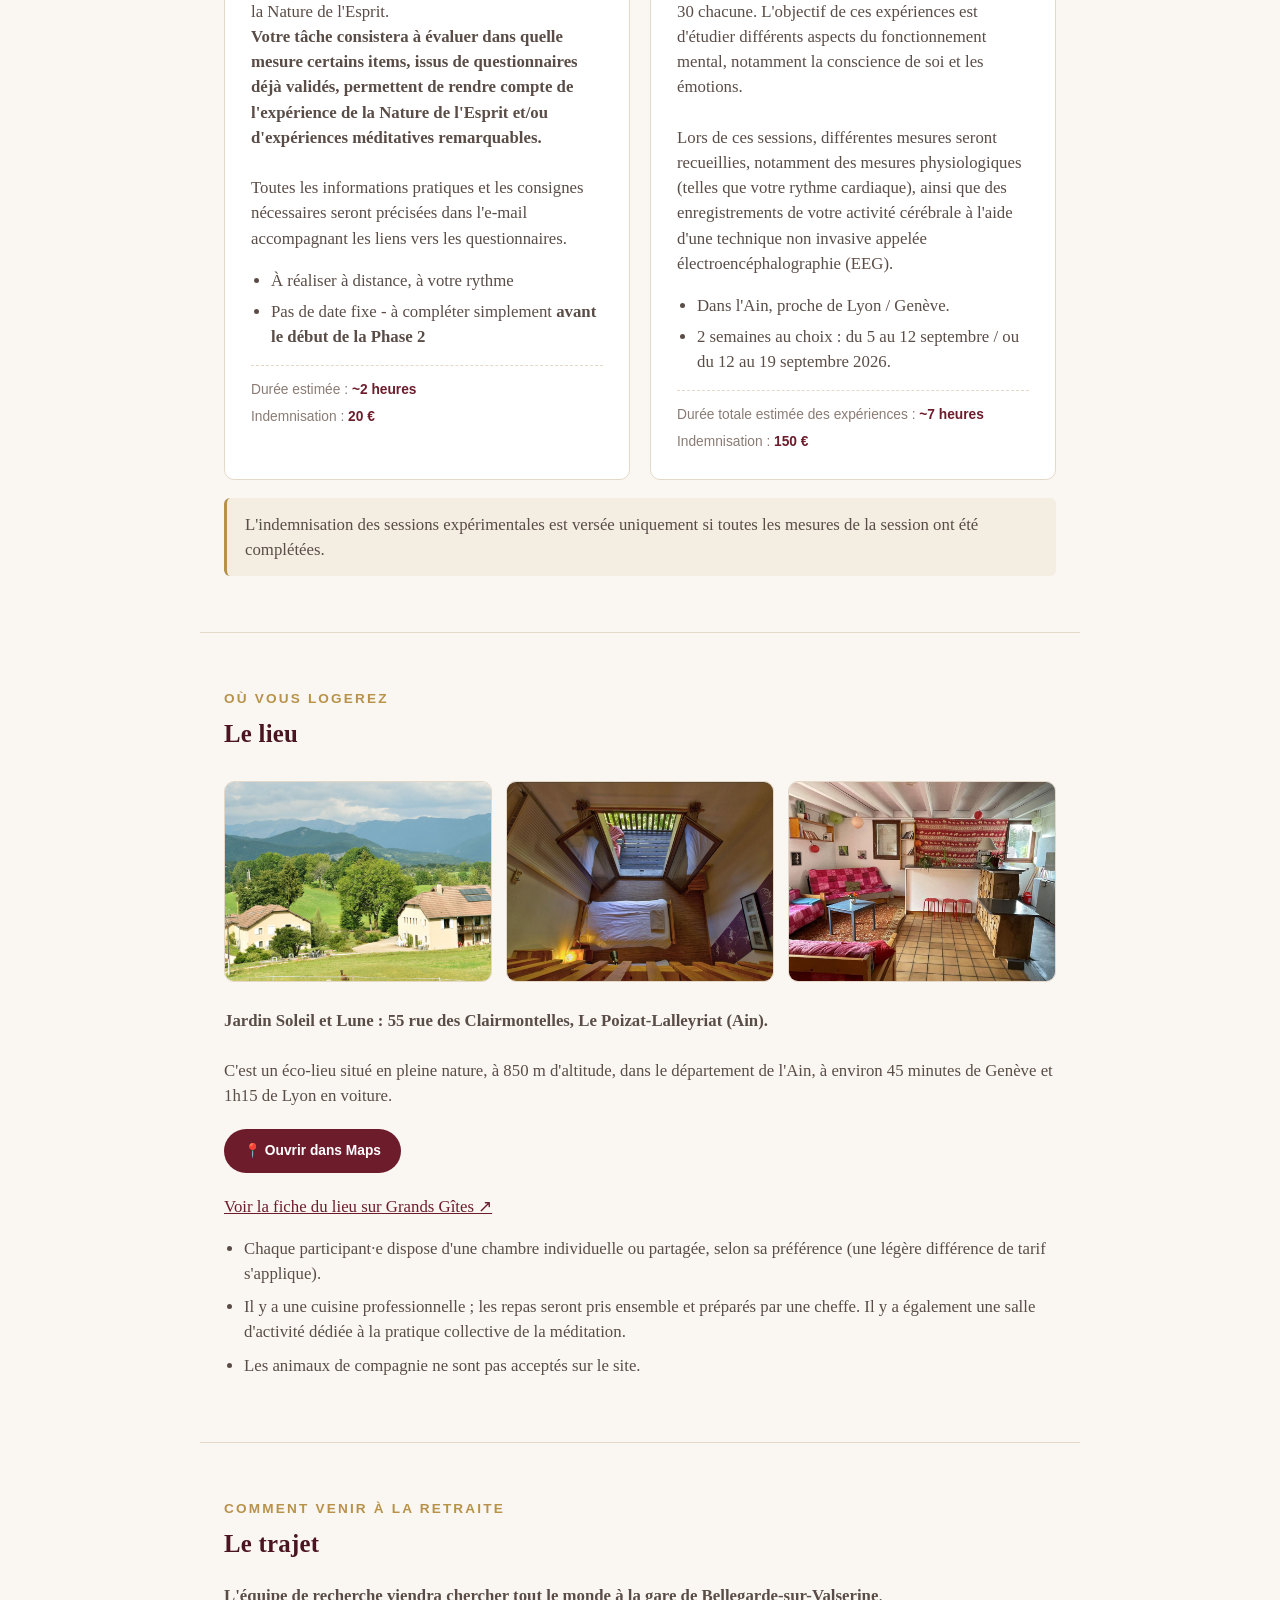
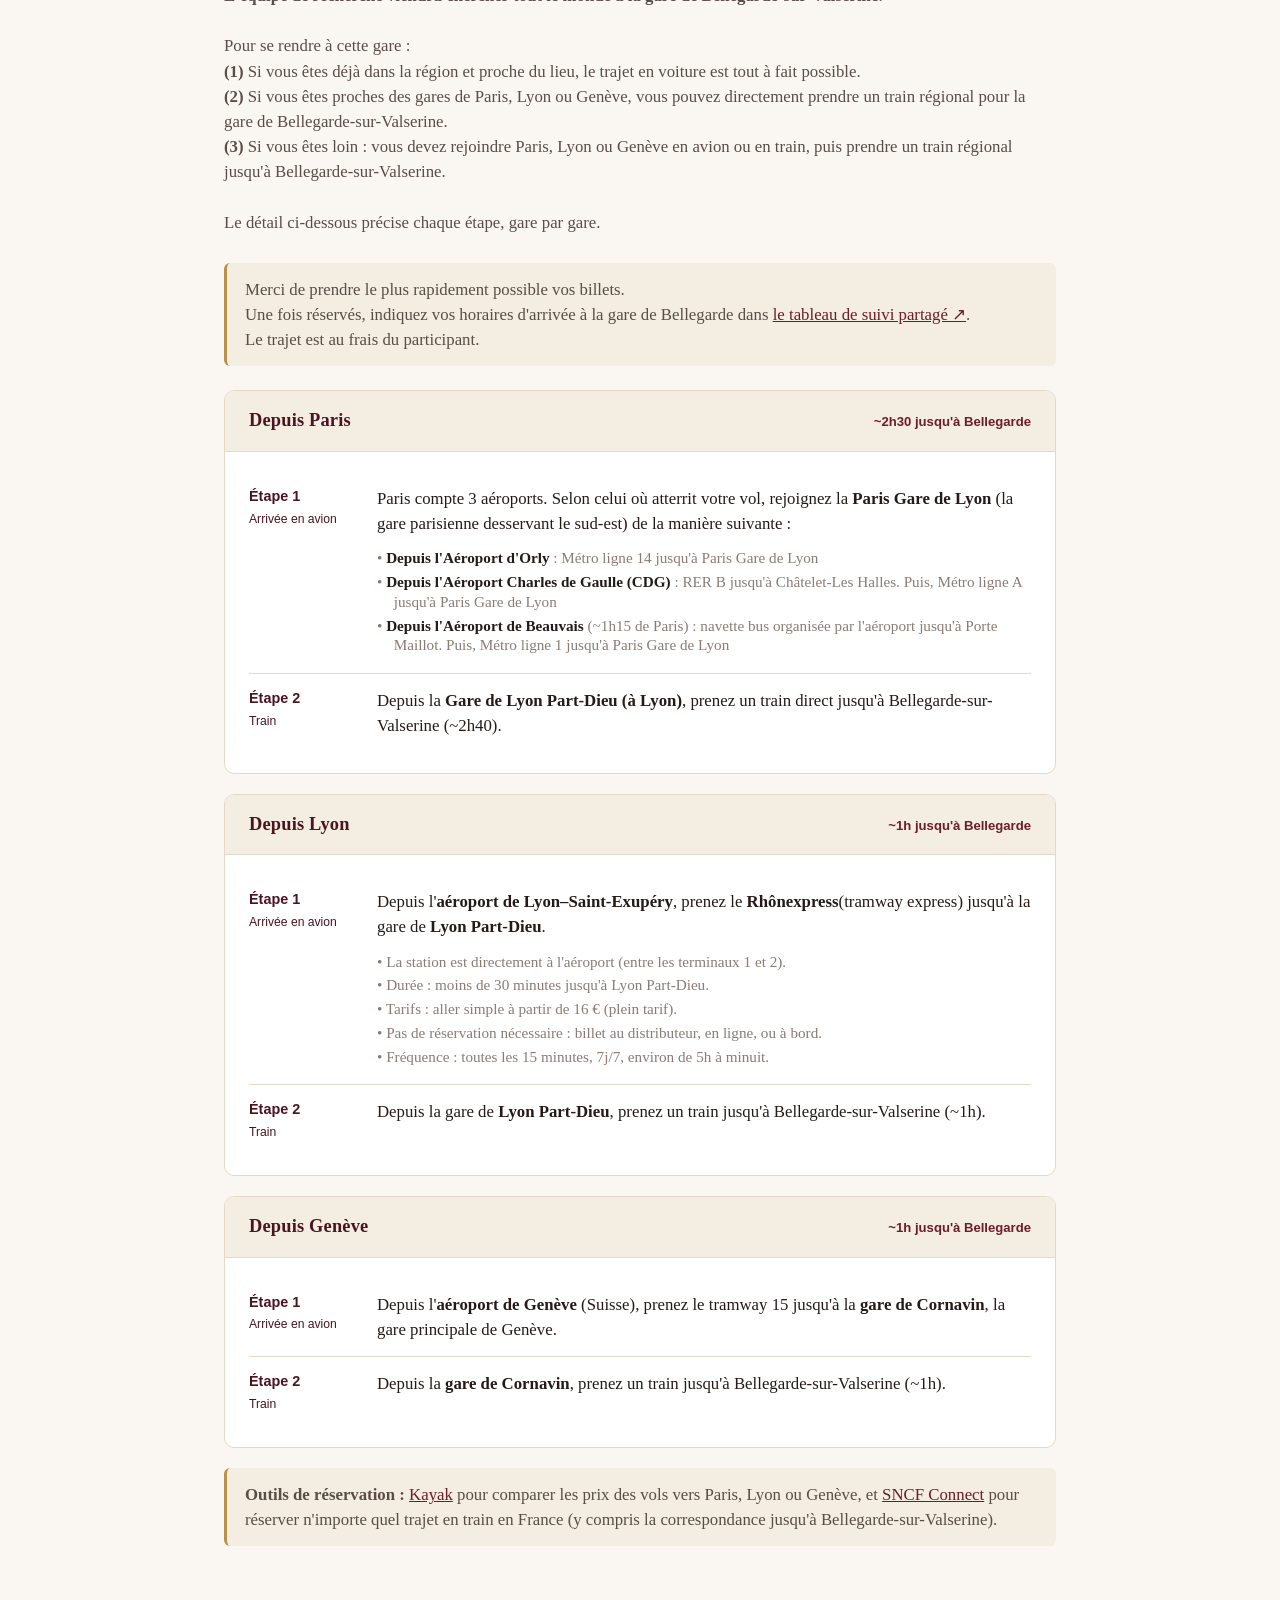
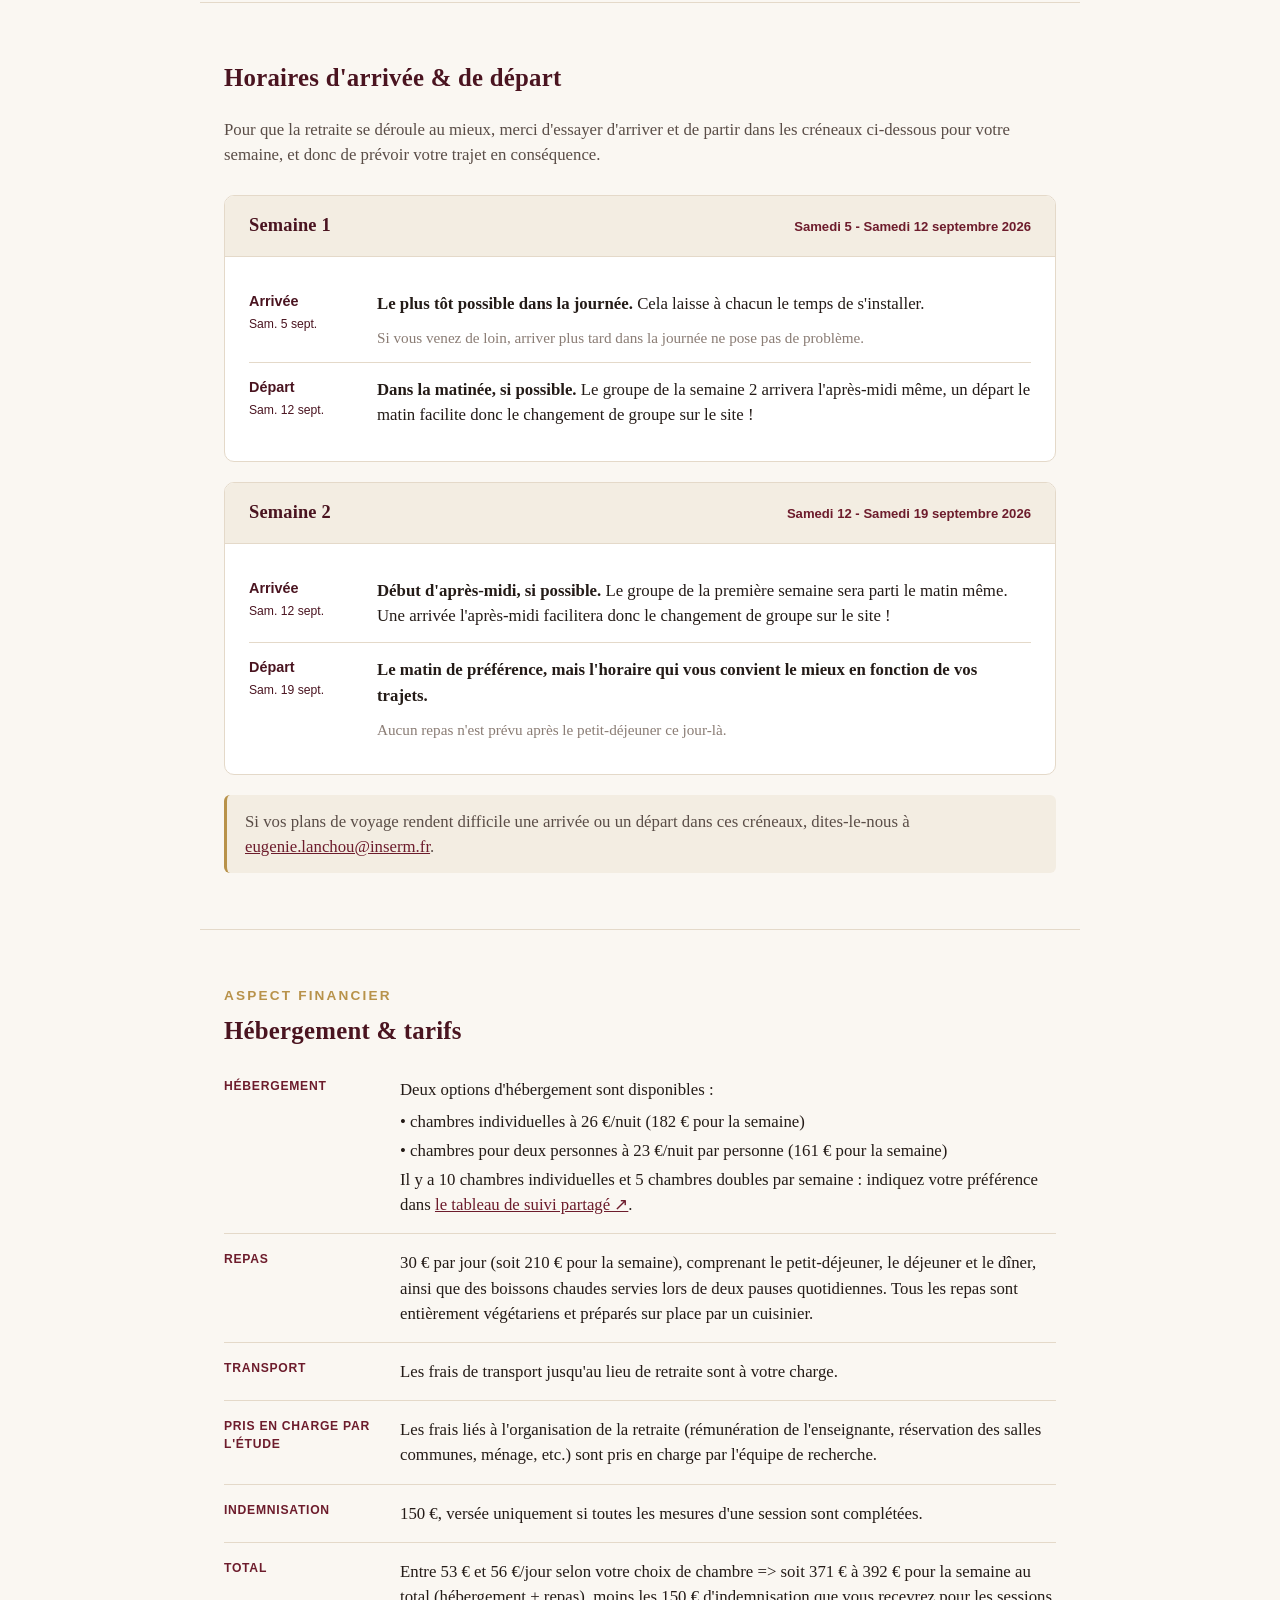
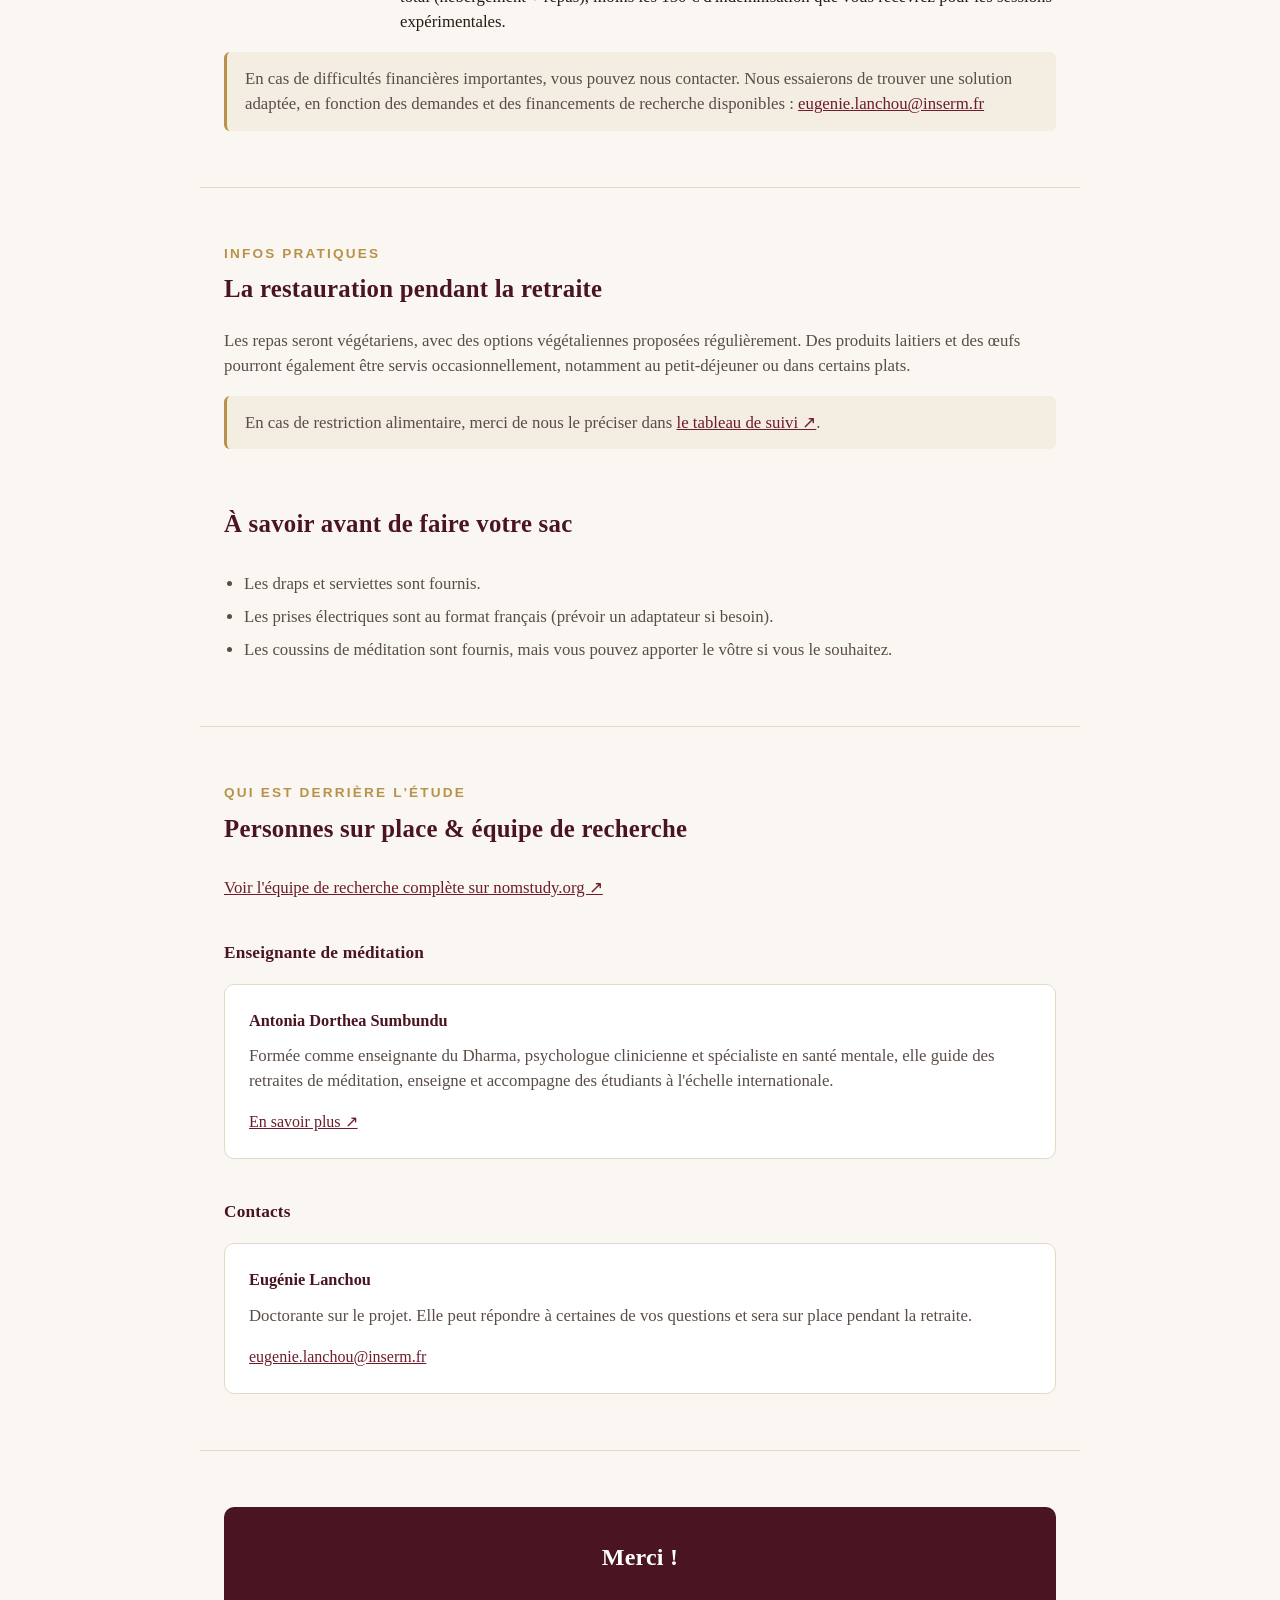
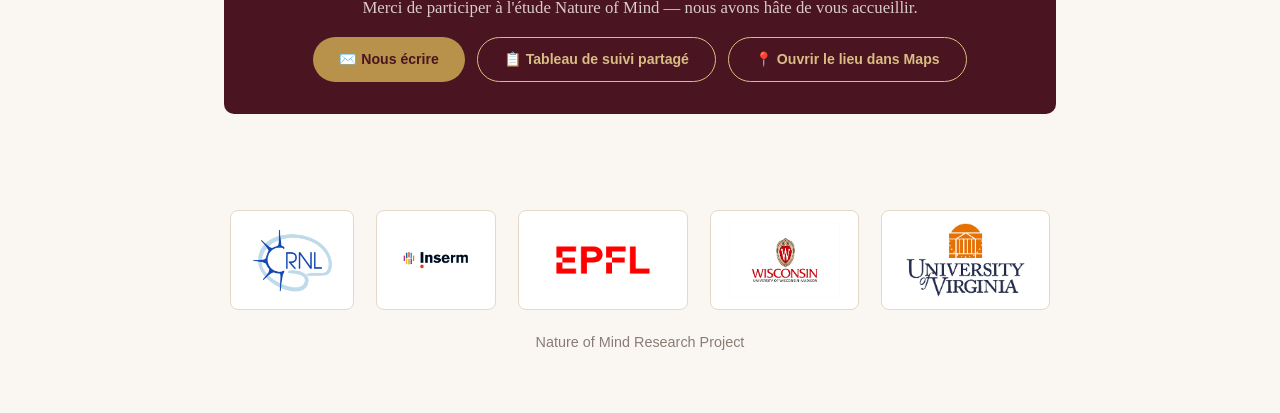
==== commit ed0ce012: "Add shared tracking sheet links across the site; ignore spreadsheet files Point dietary restrictions" ====
--- a/index.html
+++ b/index.html
@@ -150,6 +150,24 @@
     opacity: 0.92;
   }
 
+  /* ---------- Tracking-sheet banner ---------- */
+  .tracker-banner {
+    background: var(--cream-100);
+    border-bottom: 1px solid var(--line);
+    padding: 22px 24px;
+  }
+  .tracker-banner-inner {
+    max-width: 880px;
+    margin: 0 auto;
+    text-align: center;
+  }
+  .tracker-banner p {
+    margin: 0 0 12px;
+    font-size: 1.02rem;
+    color: var(--ink-900);
+  }
+  .tracker-banner strong { color: var(--maroon-900); }
+
   /* ---------- Sections ---------- */
   section {
     max-width: 880px;
@@ -560,14 +578,25 @@
       <h1 class="only-fr">Livret d'informations<br>pour les participants</h1>
       <p class="lead only-en">
         On this page you'll find all the practical information about the study, and in particular the September 2026 meditation retreat:
-        how to get there, your arrival and departure times, as well as rates and accommodation conditions.
+        how to get there, rates and accommodation conditions, etc.
       </p>
       <p class="lead only-fr">
-        Vous trouverez sur cette page toutes les informations pratiques concernant l'étude, et notamment la retraite de méditation de septembre 2026 : comment vous y rendre,
-        vos horaires d'arrivée et de départ, ainsi que les tarifs et conditions d'hébergement.
+        Vous trouverez sur cette page toutes les informations pratiques concernant l'étude, et notamment la retraite de méditation de septembre 2026 : comment vous y rendre, 
+        les tarifs et conditions d'hébergement, ect.
       </p>
     </div>
   </header>
+
+  <div class="tracker-banner">
+    <div class="tracker-banner-inner">
+      <p class="only-en"><strong>📋 One thing to do now:</strong> tell us your practical details (room choice, dietary restrictions, travel schedule) in the shared tracking sheet.</p>
+      <p class="only-fr"><strong>📋 Une chose à faire dès maintenant :</strong> renseignez vos informations pratiques (chambre, restrictions alimentaires, horaires de trajet) dans le tableau de suivi partagé.</p>
+      <a class="maps-link" href="https://docs.google.com/spreadsheets/d/12_8DVH8-s1QEXB4cbUNmUZisy7rgYUDI/edit?usp=sharing" target="_blank" rel="noopener">
+        <span class="only-en">Open the shared tracking sheet ↗</span>
+        <span class="only-fr">Ouvrir le tableau de suivi ↗</span>
+      </a>
+    </div>
+  </div>
 
   <section id="overview">
     <div class="section-head">
@@ -781,11 +810,14 @@
     </div>
 
     <div class="callout only-en" style="margin-bottom:24px;">
-      Please book your tickets as soon as possible and send the research team your arrival time
-      at the station. Travel costs are covered by the participant.
+      Please book your tickets as soon as possible. <br>Once booked, let us know your arrival time at the station via the
+      <a href="https://docs.google.com/spreadsheets/d/12_8DVH8-s1QEXB4cbUNmUZisy7rgYUDI/edit?usp=sharing" target="_blank" rel="noopener">shared tracking sheet ↗</a>.
+      <br>Travel costs are covered by the participant.
     </div>
     <div class="callout only-fr" style="margin-bottom:24px;">
-      Merci de prendre le plus rapidement possible vos billets et d'envoyer aux chercheurs vos horaires d'arrivée à la gare de Bellegarde. Le trajet est au frais du participant.
+      Merci de prendre le plus rapidement possible vos billets. <br>Une fois réservés, indiquez vos horaires d'arrivée à la gare de Bellegarde dans
+      <a href="https://docs.google.com/spreadsheets/d/12_8DVH8-s1QEXB4cbUNmUZisy7rgYUDI/edit?usp=sharing" target="_blank" rel="noopener">le tableau de suivi partagé ↗</a>.
+      <br>Le trajet est au frais du participant.
     </div>
 
     <div class="week-card">
@@ -1020,7 +1052,7 @@
             <li>single rooms at €26/night (€182 for the week)</li>
             <li>double rooms at €23/night per person (€161 for the week)</li>
           </ul>
-          There are 10 single rooms and 5 double rooms available per week, so if you would like to book in advance, please contact <a href="mailto:eugenie.lanchou@inserm.fr">eugenie.lanchou@inserm.fr</a>.
+          There are 10 single rooms and 5 double rooms available per week — let us know your preference in the <a href="https://docs.google.com/spreadsheets/d/12_8DVH8-s1QEXB4cbUNmUZisy7rgYUDI/edit?usp=sharing" target="_blank" rel="noopener">shared tracking sheet ↗</a>.
         </div>
         <div class="only-fr">
           Deux options d'hébergement sont disponibles :
@@ -1028,7 +1060,7 @@
             <li>chambres individuelles à 26 €/nuit (182 € pour la semaine)</li>
             <li>chambres pour deux personnes à 23 €/nuit par personne (161 € pour la semaine)</li>
           </ul>
-          Il y a 10 chambres individuelles et 5 chambres doubles par semaine ; si vous souhaitez réserver dès maintenant, veuillez contacter <a href="mailto:eugenie.lanchou@inserm.fr">eugenie.lanchou@inserm.fr</a>.
+          Il y a 10 chambres individuelles et 5 chambres doubles par semaine : indiquez votre préférence dans <a href="https://docs.google.com/spreadsheets/d/12_8DVH8-s1QEXB4cbUNmUZisy7rgYUDI/edit?usp=sharing" target="_blank" rel="noopener">le tableau de suivi partagé ↗</a>.
         </div>
       </li>
       <li>
@@ -1085,10 +1117,10 @@
       occasionnellement, notamment au petit-déjeuner ou dans certains plats.
     </p>
     <div class="callout only-en">
-      If you have any dietary restrictions, please let us know by email before you arrive: <a href="mailto:eugenie.lanchou@inserm.fr">eugenie.lanchou@inserm.fr</a>.
+      If you have any dietary restrictions, please let us know in the <a href="https://docs.google.com/spreadsheets/d/12_8DVH8-s1QEXB4cbUNmUZisy7rgYUDI/edit?usp=sharing" target="_blank" rel="noopener">shared tracking sheet ↗</a>.
     </div>
     <div class="callout only-fr">
-      En cas de restriction alimentaire, merci de nous prévenir par mail avant de venir : <a href="mailto:eugenie.lanchou@inserm.fr">eugenie.lanchou@inserm.fr</a>.
+      En cas de restriction alimentaire, merci de nous le préciser dans <a href="https://docs.google.com/spreadsheets/d/12_8DVH8-s1QEXB4cbUNmUZisy7rgYUDI/edit?usp=sharing" target="_blank" rel="noopener">le tableau de suivi ↗</a>.
     </div>
 
     <div class="section-head" style="margin-top:56px;">
@@ -1164,6 +1196,10 @@
         <a class="btn" href="mailto:eugenie.lanchou@inserm.fr">
           <span class="only-en">✉️ Email us</span>
           <span class="only-fr">✉️ Nous écrire</span>
+        </a>
+        <a class="btn btn-outline" href="https://docs.google.com/spreadsheets/d/12_8DVH8-s1QEXB4cbUNmUZisy7rgYUDI/edit?usp=sharing" target="_blank" rel="noopener">
+          <span class="only-en">📋 Shared tracking sheet</span>
+          <span class="only-fr">📋 Tableau de suivi partagé</span>
         </a>
         <a class="btn btn-outline" href="https://www.google.com/maps/search/?api=1&query=55+rue+des+Clairmontelles+Le+Poizat-Lalleyriat+France" target="_blank" rel="noopener">
           <span class="only-en">📍 Open venue in Maps</span>
